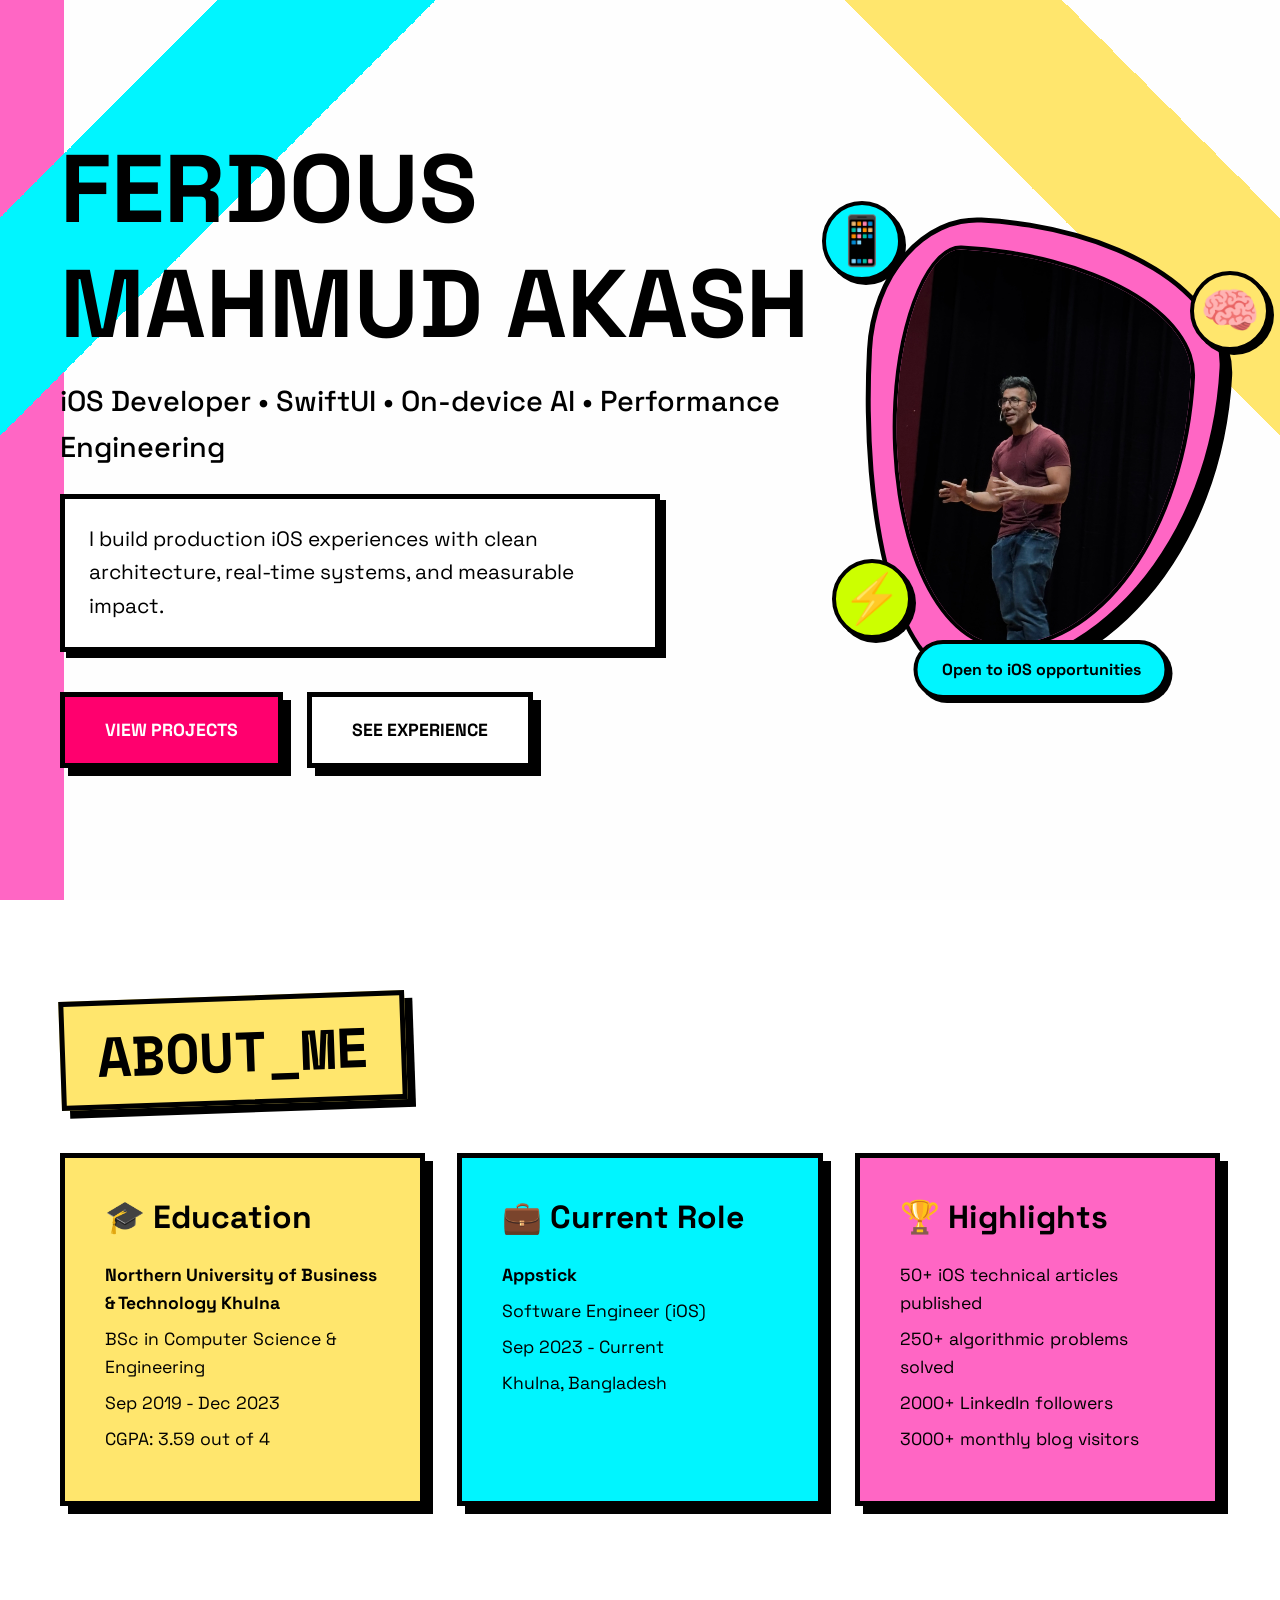
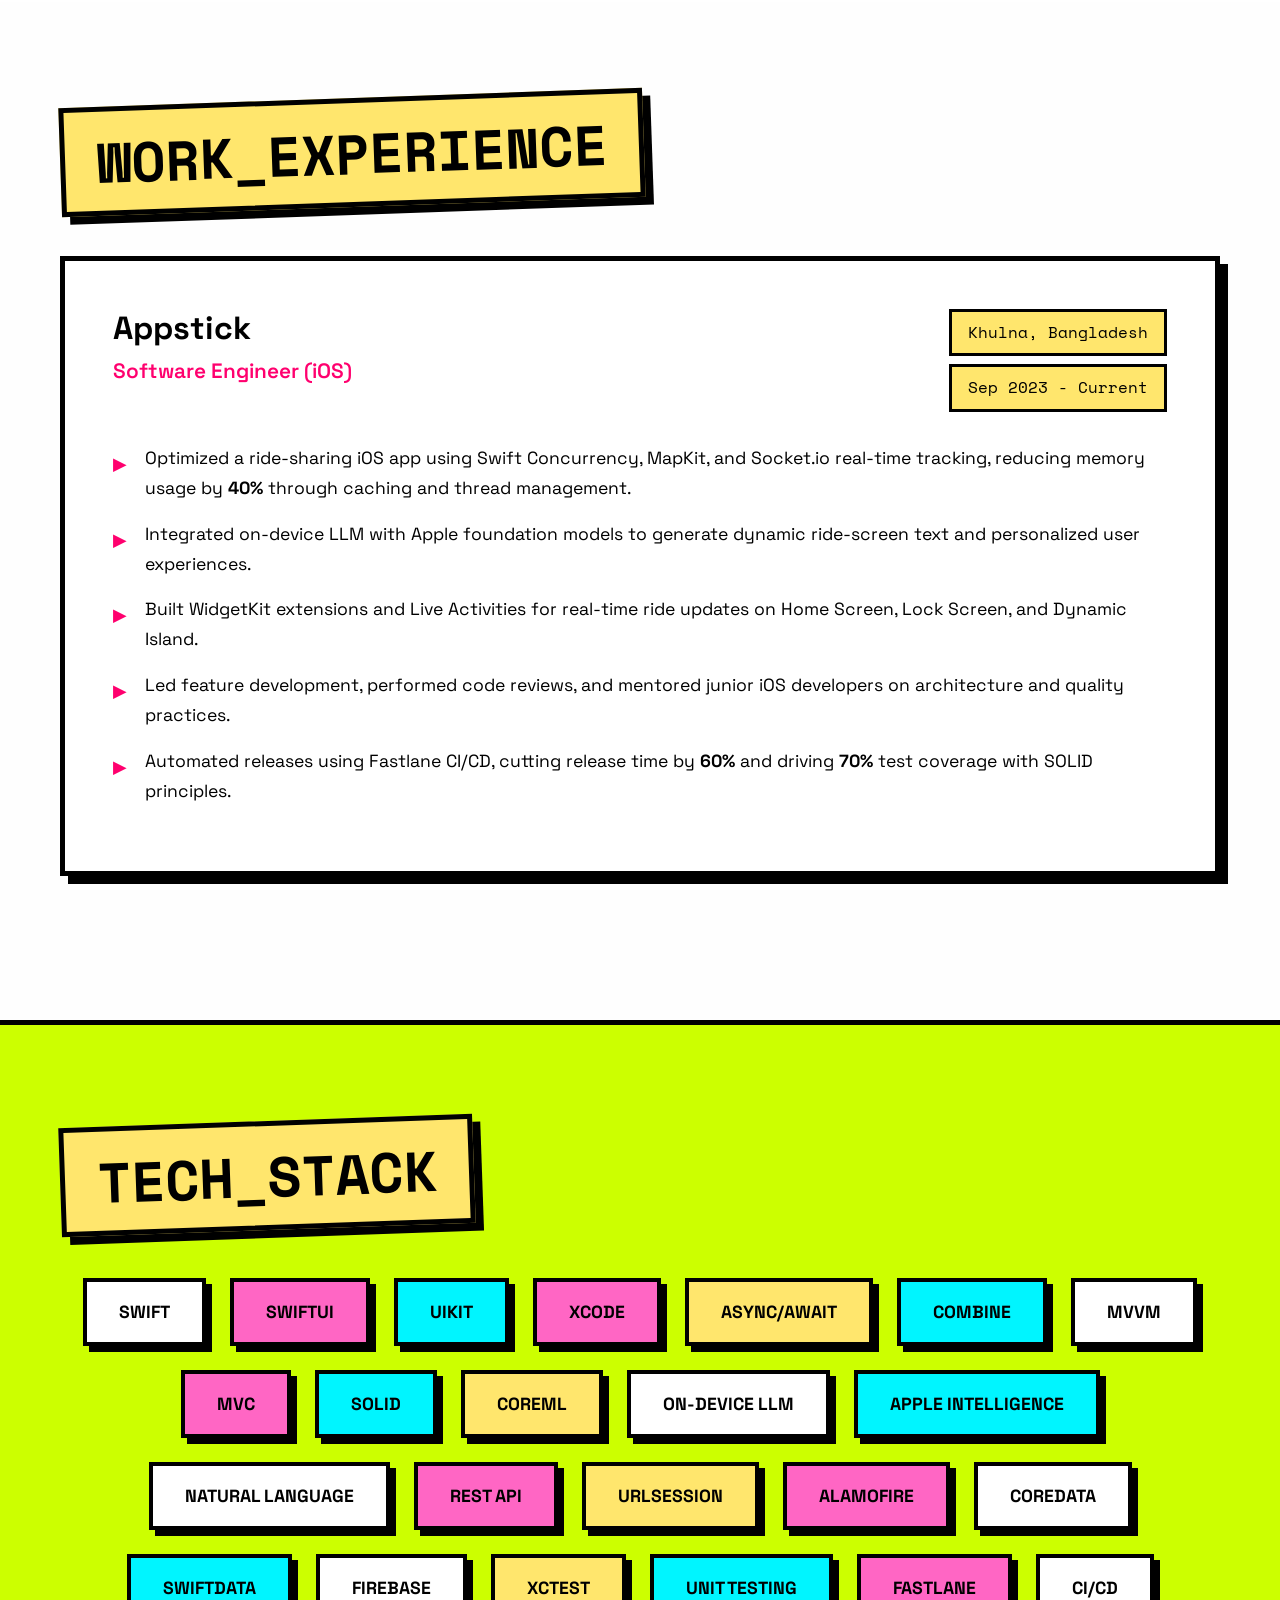
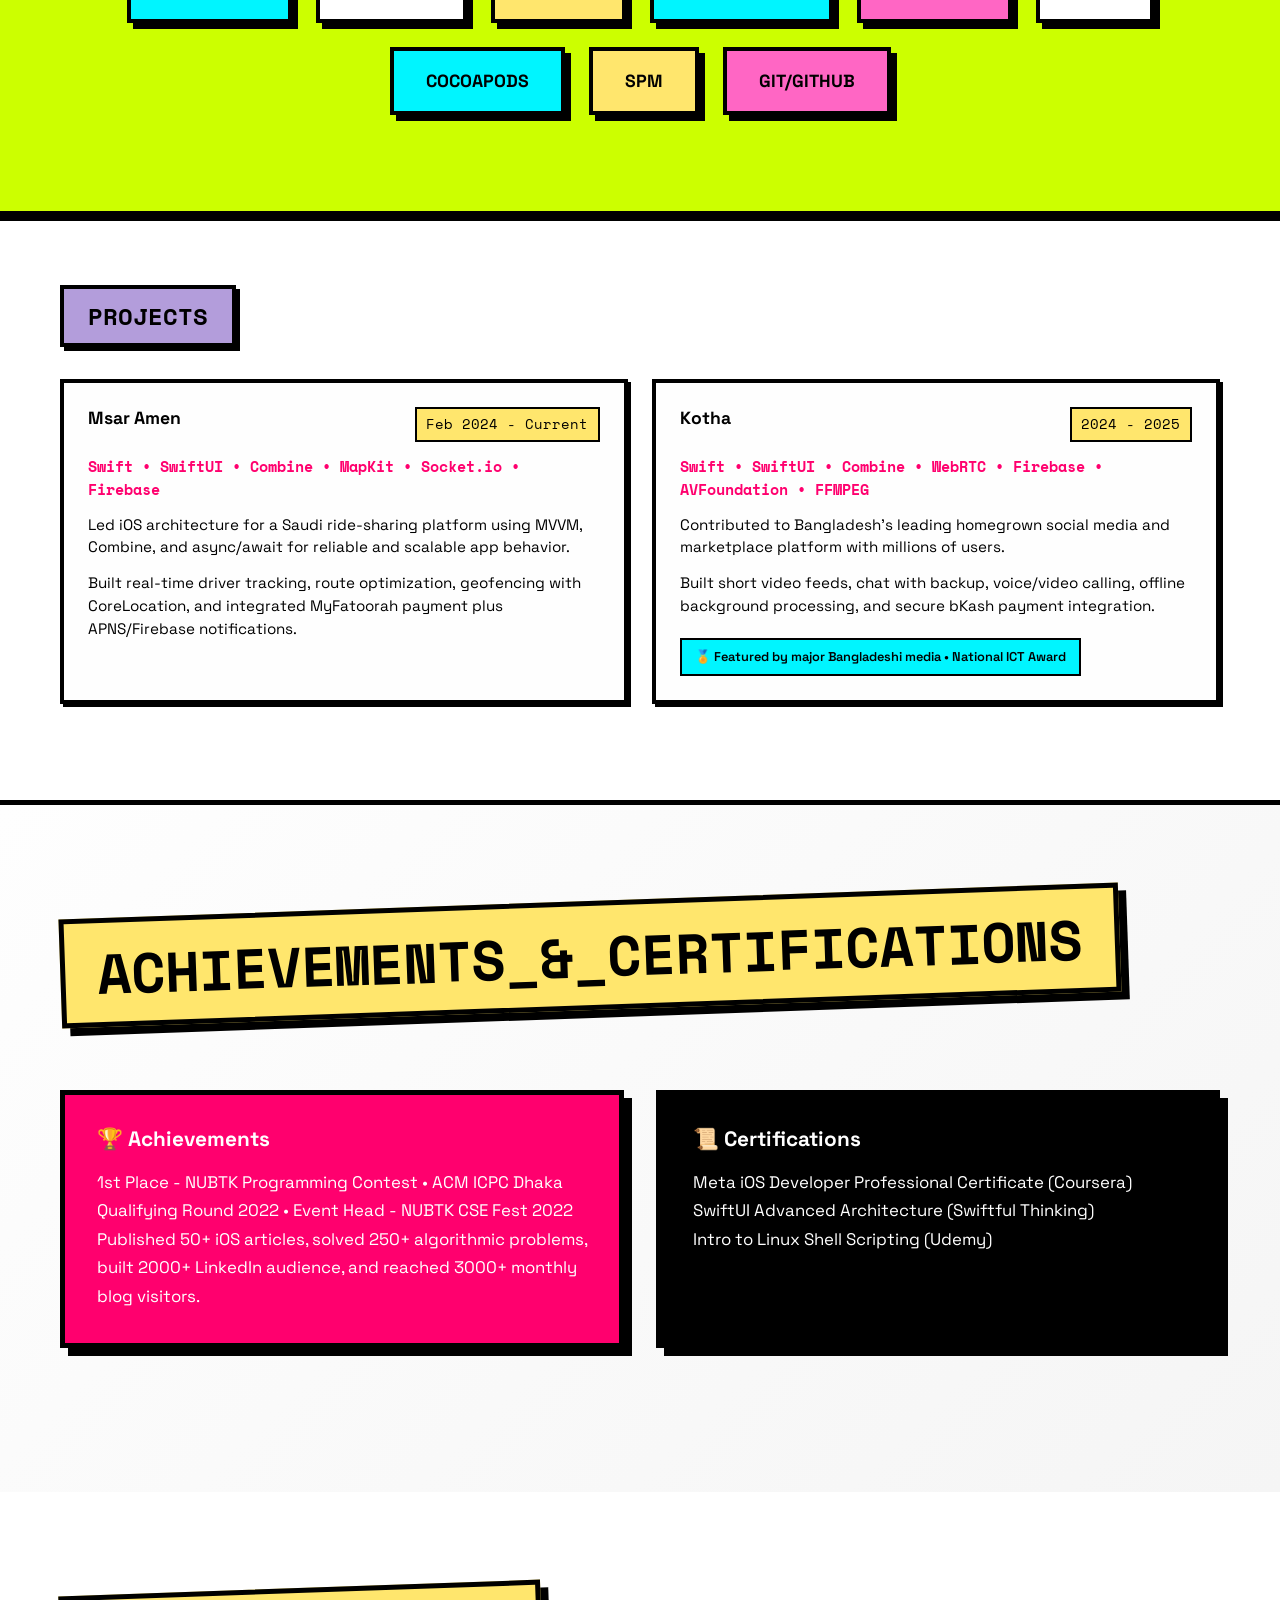
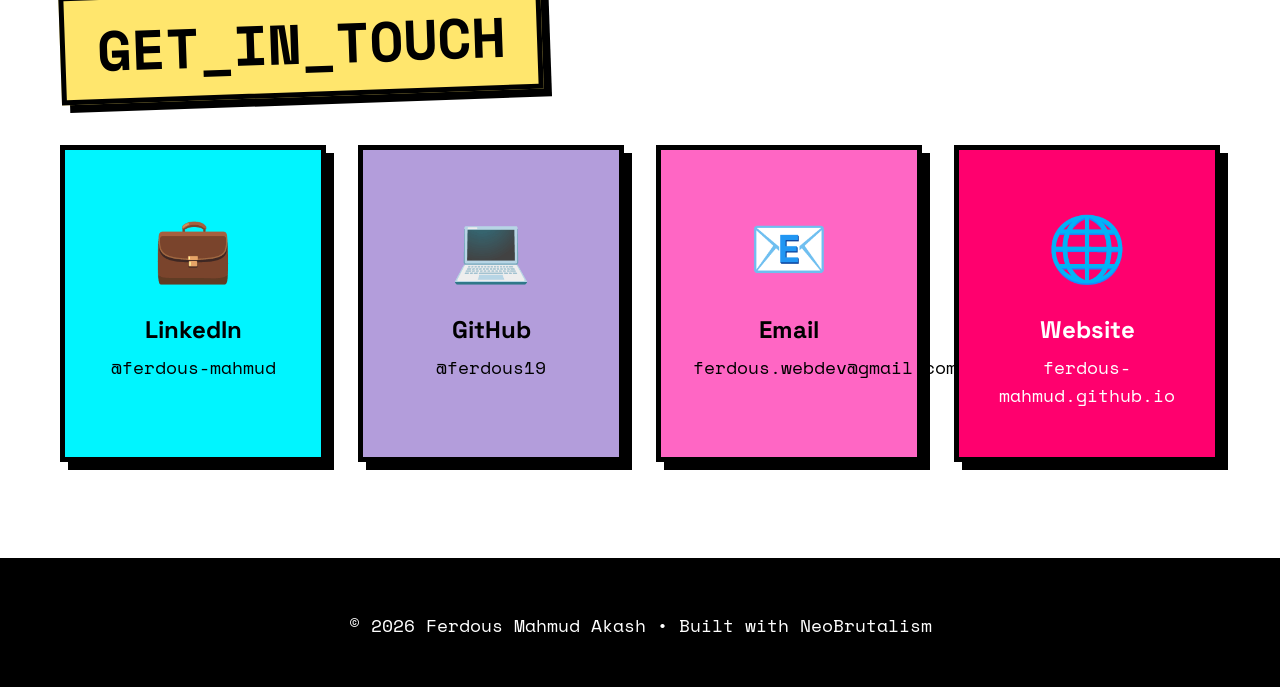
==== portfolio/index.html @ 439fa1eb "fix: Linkedin url" ====
<!DOCTYPE html>
<html lang="en">
<head>
    <meta charset="UTF-8">
    <meta name="viewport" content="width=device-width, initial-scale=1.0">
    <title>Ferdous Mahmud Akash - iOS Developer</title>
    <meta name="description" content="iOS Developer specialized in Swift, SwiftUI, UIKit, on-device LLM, and scalable mobile architecture. Building high-performance products at Appstick.">
    <meta name="keywords" content="Ferdous Mahmud Akash, iOS Developer, Swift, SwiftUI, UIKit, Apple Intelligence, CoreML, Appstick">
    <meta name="author" content="Ferdous Mahmud Akash">

    <meta property="og:type" content="website">
    <meta property="og:url" content="https://ferdous-mahmud.github.io/">
    <meta property="og:title" content="Ferdous Mahmud Akash - iOS Developer">
    <meta property="og:description" content="Building production iOS apps with Swift, SwiftUI, real-time systems, and on-device AI.">

    <meta property="twitter:card" content="summary_large_image">
    <meta property="twitter:url" content="https://ferdous-mahmud.github.io/">
    <meta property="twitter:title" content="Ferdous Mahmud Akash - iOS Developer">
    <meta property="twitter:description" content="Building production iOS apps with Swift, SwiftUI, real-time systems, and on-device AI.">

    <link rel="stylesheet" href="style.css">
    <link rel="preconnect" href="https://fonts.googleapis.com">
    <link rel="preconnect" href="https://fonts.gstatic.com" crossorigin>
    <link href="https://fonts.googleapis.com/css2?family=Space+Grotesk:wght@400;500;700&family=Space+Mono:wght@400;700&display=swap" rel="stylesheet">
</head>
<body>
    <section class="hero">
        <div class="container">
            <div class="hero-content">
                <div class="hero-text">
                    <h1 class="glitch" data-text="FERDOUS MAHMUD AKASH">FERDOUS MAHMUD AKASH</h1>
                    <p class="subtitle">iOS Developer • SwiftUI • On-device AI • Performance Engineering</p>
                    <p class="bio">I build production iOS experiences with clean architecture, real-time systems, and measurable impact.</p>
                    <div class="cta-buttons">
                        <a href="#projects" class="btn btn-primary">View Projects</a>
                        <a href="#experience" class="btn btn-secondary">See Experience</a>
                    </div>
                </div>
                <div class="hero-image">
                    <div class="profile-container">
                        <div class="decorative-icon icon-1">📱</div>
                        <div class="decorative-icon icon-2">🧠</div>
                        <div class="decorative-icon icon-3">⚡</div>
                        <div class="profile-frame">
                            <img src="profile.jpg" alt="Ferdous Mahmud Akash" class="profile-photo">
                        </div>
                        <div class="status-badge">Open to iOS opportunities</div>
                    </div>
                </div>
            </div>
        </div>
    </section>

    <section id="about" class="about">
        <div class="container">
            <h2 class="section-title">ABOUT_ME</h2>
            <div class="about-grid">
                <div class="about-card card-yellow">
                    <h3>🎓 Education</h3>
                    <p><strong>Northern University of Business & Technology Khulna</strong></p>
                    <p>BSc in Computer Science & Engineering</p>
                    <p>Sep 2019 - Dec 2023</p>
                    <p>CGPA: 3.59 out of 4</p>
                </div>
                <div class="about-card card-cyan">
                    <h3>💼 Current Role</h3>
                    <p><strong>Appstick</strong></p>
                    <p>Software Engineer (iOS)</p>
                    <p>Sep 2023 - Current</p>
                    <p>Khulna, Bangladesh</p>
                </div>
                <div class="about-card card-pink">
                    <h3>🏆 Highlights</h3>
                    <p>50+ iOS technical articles published</p>
                    <p>250+ algorithmic problems solved</p>
                    <p>2000+ LinkedIn followers</p>
                    <p>3000+ monthly blog visitors</p>
                </div>
            </div>
        </div>
    </section>

    <section id="experience" class="experience">
        <div class="container">
            <h2 class="section-title">WORK_EXPERIENCE</h2>

            <div class="experience-item">
                <div class="exp-header">
                    <div>
                        <h3>Appstick</h3>
                        <p class="role">Software Engineer (iOS)</p>
                    </div>
                    <div class="exp-meta">
                        <span class="location">Khulna, Bangladesh</span>
                        <span class="date">Sep 2023 - Current</span>
                    </div>
                </div>
                <ul>
                    <li>Optimized a ride-sharing iOS app using Swift Concurrency, MapKit, and Socket.io real-time tracking, reducing memory usage by <strong>40%</strong> through caching and thread management.</li>
                    <li>Integrated on-device LLM with Apple foundation models to generate dynamic ride-screen text and personalized user experiences.</li>
                    <li>Built WidgetKit extensions and Live Activities for real-time ride updates on Home Screen, Lock Screen, and Dynamic Island.</li>
                    <li>Led feature development, performed code reviews, and mentored junior iOS developers on architecture and quality practices.</li>
                    <li>Automated releases using Fastlane CI/CD, cutting release time by <strong>60%</strong> and driving <strong>70%</strong> test coverage with SOLID principles.</li>
                </ul>
            </div>
        </div>
    </section>

    <section id="skills" class="skills">
        <div class="container">
            <h2 class="section-title">TECH_STACK</h2>
            <div class="skills-grid">
                <div class="skill-tag">Swift</div>
                <div class="skill-tag">SwiftUI</div>
                <div class="skill-tag">UIKit</div>
                <div class="skill-tag">Xcode</div>
                <div class="skill-tag">Async/Await</div>
                <div class="skill-tag">Combine</div>
                <div class="skill-tag">MVVM</div>
                <div class="skill-tag">MVC</div>
                <div class="skill-tag">SOLID</div>
                <div class="skill-tag">CoreML</div>
                <div class="skill-tag">On-device LLM</div>
                <div class="skill-tag">Apple Intelligence</div>
                <div class="skill-tag">Natural Language</div>
                <div class="skill-tag">REST API</div>
                <div class="skill-tag">URLSession</div>
                <div class="skill-tag">Alamofire</div>
                <div class="skill-tag">CoreData</div>
                <div class="skill-tag">SwiftData</div>
                <div class="skill-tag">Firebase</div>
                <div class="skill-tag">XCTest</div>
                <div class="skill-tag">Unit Testing</div>
                <div class="skill-tag">Fastlane</div>
                <div class="skill-tag">CI/CD</div>
                <div class="skill-tag">CocoaPods</div>
                <div class="skill-tag">SPM</div>
                <div class="skill-tag">Git/GitHub</div>
            </div>
        </div>
    </section>

    <section id="projects" class="projects-section">
        <div class="container">
            <h2 class="section-title-small">PROJECTS</h2>

            <div class="projects-grid">
                <div class="project-item">
                    <div class="project-header">
                        <h4>Msar Amen</h4>
                        <span class="project-date">Feb 2024 - Current</span>
                    </div>
                    <p class="project-tech">Swift • SwiftUI • Combine • MapKit • Socket.io • Firebase</p>
                    <p>Led iOS architecture for a Saudi ride-sharing platform using MVVM, Combine, and async/await for reliable and scalable app behavior.</p>
                    <p>Built real-time driver tracking, route optimization, geofencing with CoreLocation, and integrated MyFatoorah payment plus APNS/Firebase notifications.</p>
                </div>

                <div class="project-item">
                    <div class="project-header">
                        <h4>Kotha</h4>
                        <span class="project-date">2024 - 2025</span>
                    </div>
                    <p class="project-tech">Swift • SwiftUI • Combine • WebRTC • Firebase • AVFoundation • FFMPEG</p>
                    <p>Contributed to Bangladesh's leading homegrown social media and marketplace platform with millions of users.</p>
                    <p>Built short video feeds, chat with backup, voice/video calling, offline background processing, and secure bKash payment integration.</p>
                    <span class="award-badge">🏅 Featured by major Bangladeshi media • National ICT Award</span>
                </div>
            </div>
        </div>
    </section>

    <section id="principles" class="principles">
        <div class="container">
            <h2 class="section-title">ACHIEVEMENTS_&_CERTIFICATIONS</h2>

            <div class="principles-footer">
                <div class="principle-box">
                    <h4>🏆 Achievements</h4>
                    <p>1st Place - NUBTK Programming Contest • ACM ICPC Dhaka Qualifying Round 2022 • Event Head - NUBTK CSE Fest 2022</p>
                    <p>Published 50+ iOS articles, solved 250+ algorithmic problems, built 2000+ LinkedIn audience, and reached 3000+ monthly blog visitors.</p>
                </div>
                <div class="principle-box">
                    <h4>📜 Certifications</h4>
                    <p>Meta iOS Developer Professional Certificate (Coursera)</p>
                    <p>SwiftUI Advanced Architecture (Swiftful Thinking)</p>
                    <p>Intro to Linux Shell Scripting (Udemy)</p>
                </div>
            </div>
        </div>
    </section>

    <section id="contact" class="contact">
        <div class="container">
            <h2 class="section-title">GET_IN_TOUCH</h2>
            <div class="contact-grid">
                <a href="https://www.linkedin.com/in/ferdous19" target="_blank" class="contact-card card-linkedin" rel="noopener noreferrer">
                    <div class="contact-icon">💼</div>
                    <h3>LinkedIn</h3>
                    <p>@ferdous-mahmud</p>
                </a>
                <a href="https://github.com/ferdous19" target="_blank" class="contact-card card-github" rel="noopener noreferrer">
                    <div class="contact-icon">💻</div>
                    <h3>GitHub</h3>
                    <p>@ferdous19</p>
                </a>
                <a href="mailto:ferdous.webdev@gmail.com" class="contact-card card-email">
                    <div class="contact-icon">📧</div>
                    <h3>Email</h3>
                    <p>ferdous.webdev@gmail.com</p>
                </a>
                <a href="https://ferdous-mahmud.github.io" target="_blank" class="contact-card card-youtube" rel="noopener noreferrer">
                    <div class="contact-icon">🌐</div>
                    <h3>Website</h3>
                    <p>ferdous-mahmud.github.io</p>
                </a>
            </div>
        </div>
    </section>

    <footer class="footer">
        <div class="container">
            <p>© 2026 Ferdous Mahmud Akash • Built with NeoBrutalism</p>
        </div>
    </footer>

    <script src="script.js"></script>
</body>
</html>
---- portfolio/style.css ----
/* ============================
   NEOBRUTAL PORTFOLIO STYLES
   ============================ */

:root {
    --color-bg: #FEFEFE;
    --color-text: #000000;
    --color-primary: #FFD700;
    --color-secondary: #00D4FF;
    --color-accent: #FF006E;
    --color-pink: #FF66C4;
    --color-yellow: #FFE66D;
    --color-cyan: #00F5FF;
    --color-lime: #CCFF00;
    --color-purple: #B39DDB;
    --border: 5px solid #000000;
    --shadow: 8px 8px 0px #000000;
    --shadow-hover: 12px 12px 0px #000000;
}

* {
    margin: 0;
    padding: 0;
    box-sizing: border-box;
}

body {
    font-family: 'Space Grotesk', sans-serif;
    background-color: var(--color-bg);
    color: var(--color-text);
    line-height: 1.6;
    overflow-x: hidden;
}

.container {
    max-width: 1200px;
    margin: 0 auto;
    padding: 0 20px;
}

/* ============================
   TYPOGRAPHY
   ============================ */

h1, h2, h3, h4 {
    font-weight: 700;
    line-height: 1.2;
}

h1 {
    font-size: clamp(3rem, 8vw, 6rem);
    text-transform: uppercase;
}

h2 {
    font-size: clamp(2rem, 5vw, 3.5rem);
}

.section-title {
    font-family: 'Space Mono', monospace;
    font-weight: 700;
    text-transform: uppercase;
    margin-bottom: 3rem;
    display: inline-block;
    background: var(--color-yellow);
    padding: 1rem 2rem;
    border: var(--border);
    box-shadow: var(--shadow);
    transform: rotate(-2deg);
}

/* ============================
   HERO SECTION
   ============================ */

.hero {
    min-height: 100vh;
    display: flex;
    align-items: center;
    padding: 4rem 0;
    background:
        linear-gradient(135deg, transparent 10%, var(--color-cyan) 10%, var(--color-cyan) 20%, transparent 20%),
        linear-gradient(45deg, transparent 80%, var(--color-yellow) 80%, var(--color-yellow) 90%, transparent 90%),
        linear-gradient(90deg, var(--color-pink) 0%, var(--color-pink) 5%, transparent 5%);
}

.hero-content {
    display: grid;
    grid-template-columns: 1fr auto;
    gap: 3rem;
    align-items: center;
}

.hero-text {
    z-index: 1;
}

.glitch {
    position: relative;
    animation: glitch 3s infinite;
}

@keyframes glitch {
    0%, 100% {
        text-shadow: 0 0 0;
    }
    20% {
        text-shadow: 4px 4px var(--color-accent), -4px -4px var(--color-cyan);
    }
    40% {
        text-shadow: -4px 4px var(--color-yellow), 4px -4px var(--color-pink);
    }
    60% {
        text-shadow: 0 0 0;
    }
}

.subtitle {
    font-size: clamp(1.2rem, 3vw, 1.8rem);
    font-weight: 500;
    margin-top: 1rem;
    color: var(--color-text);
}

.bio {
    font-size: clamp(1rem, 2vw, 1.3rem);
    margin-top: 1.5rem;
    max-width: 600px;
    padding: 1.5rem;
    background: white;
    border: var(--border);
    box-shadow: 6px 6px 0px #000;
}

.cta-buttons {
    display: flex;
    gap: 1.5rem;
    margin-top: 2.5rem;
    flex-wrap: wrap;
}

.btn {
    padding: 1.2rem 2.5rem;
    font-size: 1.1rem;
    font-weight: 700;
    text-decoration: none;
    text-transform: uppercase;
    border: var(--border);
    cursor: pointer;
    transition: all 0.3s;
    font-family: 'Space Grotesk', sans-serif;
    display: inline-block;
}

.btn-primary {
    background: var(--color-accent);
    color: white;
    box-shadow: var(--shadow);
}

.btn-primary:hover {
    transform: translate(-4px, -4px);
    box-shadow: var(--shadow-hover);
}

.btn-secondary {
    background: white;
    color: var(--color-text);
    box-shadow: var(--shadow);
}

.btn-secondary:hover {
    background: var(--color-yellow);
    transform: translate(-4px, -4px);
    box-shadow: var(--shadow-hover);
}

.hero-image {
    display: flex;
    align-items: center;
    justify-content: center;
}

.profile-container {
    position: relative;
    display: flex;
    align-items: center;
    justify-content: center;
}

.profile-frame {
    position: relative;
    background: var(--color-pink);
    border: var(--border);
    box-shadow: var(--shadow);
    padding: 1.5rem;
    transform: rotate(3deg);
    border-radius: 30% 70% 70% 30% / 30% 30% 70% 70%;
    animation: float 3s ease-in-out infinite;
    z-index: 2;
}

.profile-photo {
    width: 300px;
    height: 400px;
    object-fit: cover;
    border: 4px solid #000;
    border-radius: 20% 80% 60% 40% / 40% 30% 70% 60%;
    display: block;
}

.decorative-icon {
    position: absolute;
    font-size: 3rem;
    background: var(--color-yellow);
    border: 4px solid #000;
    width: 80px;
    height: 80px;
    display: flex;
    align-items: center;
    justify-content: center;
    border-radius: 50%;
    box-shadow: 4px 4px 0px #000;
    animation: bounce 2s ease-in-out infinite;
    z-index: 3;
}

.icon-1 {
    top: -20px;
    left: -40px;
    background: var(--color-cyan);
    animation-delay: 0s;
}

.icon-2 {
    top: 50px;
    right: -50px;
    background: var(--color-yellow);
    animation-delay: 0.3s;
}

.icon-3 {
    bottom: 40px;
    left: -30px;
    background: var(--color-lime);
    animation-delay: 0.6s;
}

.status-badge {
    position: absolute;
    bottom: -20px;
    left: 50%;
    transform: translateX(-50%);
    background: var(--color-cyan);
    color: #000;
    padding: 0.8rem 1.5rem;
    border: 4px solid #000;
    border-radius: 50px;
    font-weight: 700;
    font-size: 1rem;
    box-shadow: 4px 4px 0px #000;
    white-space: nowrap;
    z-index: 4;
}

@keyframes float {
    0%, 100% {
        transform: translateY(0) rotate(3deg);
    }
    50% {
        transform: translateY(-15px) rotate(3deg);
    }
}

@keyframes bounce {
    0%, 100% {
        transform: translateY(0);
    }
    50% {
        transform: translateY(-10px);
    }
}

/* ============================
   ABOUT SECTION
   ============================ */

.about {
    padding: 6rem 0;
    background: white;
}

.about-grid {
    display: grid;
    grid-template-columns: repeat(auto-fit, minmax(280px, 1fr));
    gap: 2rem;
}

.about-card {
    padding: 2.5rem;
    border: var(--border);
    box-shadow: var(--shadow);
    transition: all 0.3s;
}

.about-card:hover {
    transform: translate(-4px, -4px);
    box-shadow: var(--shadow-hover);
}

.about-card h3 {
    font-size: 2rem;
    margin-bottom: 1.5rem;
}

.about-card p {
    margin-bottom: 0.5rem;
    font-size: 1.1rem;
}

.card-yellow {
    background: var(--color-yellow);
}

.card-cyan {
    background: var(--color-cyan);
}

.card-pink {
    background: var(--color-pink);
}

/* ============================
   PRINCIPLES & PROUD WORK SECTION
   ============================ */

.principles {
    padding: 6rem 0;
    background: linear-gradient(135deg, #FEFEFE 0%, #F5F5F5 100%);
    border-top: var(--border);
}

.principles-intro {
    max-width: 900px;
    margin: 0 auto 4rem;
}

.principle-statement {
    font-size: 1.4rem;
    line-height: 1.8;
    text-align: center;
    background: white;
    padding: 2.5rem;
    border: var(--border);
    box-shadow: var(--shadow);
    font-weight: 500;
}

.proud-work-grid {
    display: grid;
    grid-template-columns: repeat(auto-fit, minmax(300px, 1fr));
    gap: 2rem;
    margin-bottom: 3rem;
}

.proud-card {
    background: white;
    border: var(--border);
    box-shadow: var(--shadow);
    padding: 2.5rem;
    transition: all 0.3s;
    position: relative;
    overflow: hidden;
}

.proud-card::before {
    content: '';
    position: absolute;
    top: 0;
    left: 0;
    width: 100%;
    height: 6px;
    background: var(--color-accent);
}

.proud-card:nth-child(2)::before {
    background: var(--color-cyan);
}

.proud-card:nth-child(3)::before {
    background: var(--color-yellow);
}

.proud-card:nth-child(4)::before {
    background: var(--color-lime);
}

.proud-card:hover {
    transform: translate(-4px, -4px);
    box-shadow: var(--shadow-hover);
}

.proud-icon {
    font-size: 3rem;
    margin-bottom: 1rem;
    display: inline-block;
    background: var(--color-yellow);
    width: 80px;
    height: 80px;
    display: flex;
    align-items: center;
    justify-content: center;
    border: 4px solid #000;
    border-radius: 50%;
}

.proud-card:nth-child(2) .proud-icon {
    background: var(--color-cyan);
}

.proud-card:nth-child(3) .proud-icon {
    background: var(--color-pink);
}

.proud-card:nth-child(4) .proud-icon {
    background: var(--color-lime);
}

.proud-card h3 {
    font-size: 1.5rem;
    margin-bottom: 0.8rem;
    color: var(--color-text);
}

.proud-meta {
    font-family: 'Space Mono', monospace;
    font-size: 0.9rem;
    color: var(--color-accent);
    font-weight: 600;
    margin-bottom: 1rem;
}

.proud-card p {
    font-size: 1.05rem;
    line-height: 1.7;
    margin-bottom: 1.5rem;
    color: #333;
}

.tech-pills {
    display: flex;
    gap: 0.8rem;
    flex-wrap: wrap;
}

.tech-pills span {
    font-size: 0.85rem;
    font-weight: 600;
    padding: 0.4rem 0.9rem;
    background: var(--color-bg);
    border: 3px solid #000;
    font-family: 'Space Mono', monospace;
    text-transform: uppercase;
}

.principles-footer {
    display: grid;
    grid-template-columns: repeat(auto-fit, minmax(300px, 1fr));
    gap: 2rem;
    margin-top: 2rem;
    margin-bottom: 3rem;
}

.principle-box {
    background: var(--color-accent);
    color: white;
    border: var(--border);
    box-shadow: var(--shadow);
    padding: 2rem;
}

.principle-box:nth-child(2) {
    background: #000;
}

.principle-box h4 {
    font-size: 1.3rem;
    margin-bottom: 1rem;
    font-weight: 700;
}

.principle-box p {
    font-size: 1.05rem;
    line-height: 1.7;
    margin: 0;
}

.principle-box strong {
    font-weight: 700;
    text-decoration: underline;
    text-decoration-thickness: 2px;
    text-underline-offset: 3px;
}

/* ============================
   EXPERIENCE SECTION
   ============================ */

.experience {
    padding: 6rem 0;
    background: var(--color-bg);
}

.experience-item {
    background: white;
    border: var(--border);
    box-shadow: var(--shadow);
    padding: 3rem;
    margin-bottom: 3rem;
    transition: all 0.3s;
}

.experience-item:hover {
    transform: translate(-2px, -2px);
    box-shadow: 10px 10px 0px #000;
}

.exp-header {
    display: flex;
    justify-content: space-between;
    align-items: flex-start;
    margin-bottom: 2rem;
    flex-wrap: wrap;
    gap: 1rem;
}

.exp-header h3 {
    font-size: 2rem;
    color: var(--color-text);
}

.role {
    font-size: 1.3rem;
    font-weight: 600;
    color: var(--color-accent);
    margin-top: 0.5rem;
}

.exp-meta {
    text-align: right;
    display: flex;
    flex-direction: column;
    gap: 0.5rem;
}

.location, .date {
    font-family: 'Space Mono', monospace;
    font-size: 1rem;
    padding: 0.5rem 1rem;
    background: var(--color-yellow);
    border: 3px solid #000;
    display: inline-block;
}

.exp-section {
    margin-bottom: 2rem;
}

.exp-section h4 {
    font-size: 1.5rem;
    margin-bottom: 1rem;
    padding: 0.8rem 1.2rem;
    background: var(--color-cyan);
    border: 4px solid #000;
    display: inline-block;
    margin-top: 1rem;
}

.experience-item ul {
    list-style: none;
    margin-left: 0;
    margin-top: 1rem;
}

.experience-item ul li {
    padding-left: 2rem;
    margin-bottom: 1rem;
    position: relative;
    font-size: 1.1rem;
    line-height: 1.7;
}

.experience-item ul li::before {
    content: "▸";
    position: absolute;
    left: 0;
    font-weight: bold;
    color: var(--color-accent);
    font-size: 1.5rem;
}

.experience-item strong {
    font-weight: 700;
    color: var(--color-text);
}

/* ============================
   SKILLS SECTION
   ============================ */

.skills {
    padding: 6rem 0;
    background: var(--color-lime);
    border-top: var(--border);
    border-bottom: var(--border);
}

.skills-grid {
    display: flex;
    flex-wrap: wrap;
    gap: 1.5rem;
    justify-content: center;
}

.skill-tag {
    padding: 1rem 2rem;
    background: white;
    border: 4px solid #000;
    font-weight: 700;
    font-size: 1.1rem;
    text-transform: uppercase;
    box-shadow: 6px 6px 0px #000;
    transition: all 0.3s;
    cursor: default;
}

.skill-tag:hover {
    transform: translate(-3px, -3px) rotate(-2deg);
    box-shadow: 9px 9px 0px #000;
}

.skill-tag:nth-child(even) {
    background: var(--color-pink);
}

.skill-tag:nth-child(3n) {
    background: var(--color-cyan);
}

.skill-tag:nth-child(5n) {
    background: var(--color-yellow);
}

/* ============================
   HACKATHONS / PROJECTS SECTION
   ============================ */

.projects-section {
    padding: 4rem 0;
    background: white;
    border-top: var(--border);
}

.section-title-small {
    font-family: 'Space Mono', monospace;
    font-weight: 700;
    font-size: 1.5rem;
    text-transform: uppercase;
    margin-bottom: 2rem;
    display: inline-block;
    background: var(--color-purple);
    padding: 0.8rem 1.5rem;
    border: 4px solid #000;
    box-shadow: 4px 4px 0px #000;
}

.projects-grid {
    display: grid;
    grid-template-columns: repeat(auto-fit, minmax(280px, 1fr));
    gap: 1.5rem;
    margin-bottom: 2rem;
}

.project-item {
    background: var(--color-bg);
    border: 4px solid #000;
    padding: 1.5rem;
    transition: all 0.3s;
    box-shadow: 3px 3px 0px #000;
}

.project-item:hover {
    transform: translate(-2px, -2px);
    box-shadow: 5px 5px 0px #000;
}

.project-header {
    display: flex;
    justify-content: space-between;
    align-items: flex-start;
    margin-bottom: 0.8rem;
    gap: 1rem;
}

.project-header h4 {
    font-size: 1.1rem;
    font-weight: 700;
    line-height: 1.3;
}

.project-date {
    font-family: 'Space Mono', monospace;
    font-size: 0.85rem;
    background: var(--color-yellow);
    padding: 0.3rem 0.6rem;
    border: 2px solid #000;
    white-space: nowrap;
}

.project-tech {
    font-family: 'Space Mono', monospace;
    font-size: 0.85rem;
    color: var(--color-accent);
    font-weight: 600;
    margin-bottom: 0.6rem;
}

.project-item p {
    font-size: 0.95rem;
    line-height: 1.5;
    margin-bottom: 0.8rem;
}

.award-badge {
    display: inline-block;
    font-size: 0.8rem;
    background: var(--color-cyan);
    padding: 0.4rem 0.8rem;
    border: 2px solid #000;
    font-weight: 600;
    margin-top: 0.5rem;
}

.awards-compact {
    background: var(--color-lime);
    border: 4px solid #000;
    padding: 1.2rem 1.5rem;
    text-align: center;
    box-shadow: 4px 4px 0px #000;
}

.awards-compact p {
    font-size: 0.95rem;
    margin: 0;
    line-height: 1.6;
}

.awards-compact strong {
    font-weight: 700;
}

/* ============================
   YOUTUBE / CONTENT SECTION
   ============================ */

.youtube-section {
    padding: 6rem 0;
    background: var(--color-bg);
    border-top: var(--border);
}

.youtube-header {
    margin-bottom: 4rem;
}

.channel-info {
    background: white;
    border: var(--border);
    box-shadow: var(--shadow);
    padding: 3rem;
    margin-bottom: 3rem;
}

.channel-info h3 {
    font-size: 2.5rem;
    margin-bottom: 2rem;
    color: var(--color-text);
}

.channel-stats {
    display: flex;
    gap: 2rem;
    margin-bottom: 2rem;
    flex-wrap: wrap;
}

.stat-box {
    background: var(--color-accent);
    color: white;
    padding: 1.5rem 2rem;
    border: 4px solid #000;
    box-shadow: 6px 6px 0px #000;
    display: flex;
    flex-direction: column;
    align-items: center;
    min-width: 150px;
    transform: rotate(-2deg);
    transition: all 0.3s;
}

.stat-box:nth-child(2) {
    background: var(--color-cyan);
    color: #000;
    transform: rotate(1deg);
}

.stat-box:nth-child(3) {
    background: var(--color-yellow);
    color: #000;
    transform: rotate(-1deg);
}

.stat-box:hover {
    transform: rotate(0deg) translate(-4px, -4px);
    box-shadow: 10px 10px 0px #000;
}

.stat-number {
    font-size: 2.5rem;
    font-weight: 700;
    line-height: 1;
    margin-bottom: 0.5rem;
    font-family: 'Space Mono', monospace;
}

.stat-label {
    font-size: 1rem;
    font-weight: 600;
    text-transform: uppercase;
    letter-spacing: 1px;
}

.channel-description {
    font-size: 1.2rem;
    line-height: 1.8;
    color: var(--color-text);
    max-width: 800px;
}

.featured-title {
    font-size: 2rem;
    font-weight: 700;
    margin-bottom: 2rem;
    padding: 1rem 2rem;
    background: var(--color-pink);
    border: var(--border);
    box-shadow: 6px 6px 0px #000;
    display: inline-block;
    transform: rotate(-1deg);
}

.videos-grid {
    display: grid;
    grid-template-columns: repeat(auto-fit, minmax(320px, 1fr));
    gap: 3rem;
    margin-bottom: 3rem;
}

.video-card {
    background: white;
    border: var(--border);
    box-shadow: var(--shadow);
    overflow: hidden;
    transition: all 0.3s;
    text-decoration: none;
    color: var(--color-text);
    display: block;
    cursor: pointer;
}

.video-card:hover {
    transform: translate(-4px, -4px);
    box-shadow: var(--shadow-hover);
}

.video-thumbnail {
    position: relative;
    overflow: hidden;
    background: #000;
    border-bottom: var(--border);
    aspect-ratio: 16 / 9;
}

.video-thumbnail img {
    width: 100%;
    height: 100%;
    object-fit: cover;
    display: block;
    transition: transform 0.3s;
}

.video-card:hover .video-thumbnail img {
    transform: scale(1.05);
}

.play-button {
    position: absolute;
    top: 50%;
    left: 50%;
    transform: translate(-50%, -50%);
    background: var(--color-accent);
    color: white;
    width: 80px;
    height: 80px;
    border-radius: 50%;
    display: flex;
    align-items: center;
    justify-content: center;
    font-size: 2rem;
    border: 5px solid white;
    box-shadow: 0 4px 20px rgba(0, 0, 0, 0.4);
    transition: all 0.3s;
}

.video-card:hover .play-button {
    transform: translate(-50%, -50%) scale(1.1);
    background: #FF0000;
}

.video-info {
    padding: 1.5rem;
}

.video-info h4 {
    font-size: 1.3rem;
    margin-bottom: 0.5rem;
    color: var(--color-text);
}

.video-info p {
    font-size: 1rem;
    color: #666;
    line-height: 1.6;
    margin-bottom: 0.8rem;
}

.watch-tag {
    display: inline-block;
    font-size: 0.9rem;
    font-weight: 600;
    color: var(--color-accent);
    font-family: 'Space Mono', monospace;
    opacity: 0.8;
    transition: opacity 0.3s;
}

.video-card:hover .watch-tag {
    opacity: 1;
}

.youtube-cta {
    text-align: center;
    margin-top: 3rem;
}

.btn-youtube {
    background: #FF0000;
    color: white;
    box-shadow: var(--shadow);
    font-size: 1.3rem;
    padding: 1.5rem 3rem;
    display: inline-block;
}

.btn-youtube:hover {
    transform: translate(-4px, -4px);
    box-shadow: var(--shadow-hover);
}

/* ============================
   CONTACT SECTION
   ============================ */

.contact {
    padding: 6rem 0;
    background: white;
}

.contact-grid {
    display: grid;
    grid-template-columns: repeat(auto-fit, minmax(250px, 1fr));
    gap: 2rem;
}

.contact-card {
    padding: 3rem 2rem;
    border: var(--border);
    box-shadow: var(--shadow);
    text-align: center;
    text-decoration: none;
    color: var(--color-text);
    transition: all 0.3s;
    display: block;
}

.contact-card:hover {
    transform: translate(-4px, -4px);
    box-shadow: var(--shadow-hover);
}

.contact-icon {
    font-size: 4rem;
    margin-bottom: 1rem;
}

.contact-card h3 {
    font-size: 1.5rem;
    margin-bottom: 0.5rem;
}

.contact-card p {
    font-size: 1.1rem;
    font-family: 'Space Mono', monospace;
}

.card-linkedin {
    background: var(--color-cyan);
}

.card-github {
    background: var(--color-purple);
}

.card-email {
    background: var(--color-pink);
}

.card-youtube {
    background: var(--color-accent);
    color: white;
}

/* ============================
   FOOTER
   ============================ */

.footer {
    padding: 3rem 0;
    background: #000;
    color: white;
    text-align: center;
    border-top: var(--border);
}

.footer p {
    font-family: 'Space Mono', monospace;
    font-size: 1.1rem;
}

/* ============================
   RESPONSIVE DESIGN
   ============================ */

@media (max-width: 768px) {
    .hero-content {
        grid-template-columns: 1fr;
        gap: 2rem;
    }

    .profile-photo {
        width: 220px;
        height: 280px;
    }

    .profile-frame {
        padding: 1rem;
    }

    .decorative-icon {
        width: 60px;
        height: 60px;
        font-size: 2rem;
    }

    .icon-1 {
        top: -15px;
        left: -20px;
    }

    .icon-2 {
        top: 30px;
        right: -25px;
    }

    .icon-3 {
        bottom: 20px;
        left: -15px;
    }

    .status-badge {
        font-size: 0.9rem;
        padding: 0.6rem 1.2rem;
    }

    .exp-header {
        flex-direction: column;
    }

    .exp-meta {
        text-align: left;
    }

    .section-title {
        transform: rotate(0deg);
    }

    .cta-buttons {
        flex-direction: column;
        align-items: stretch;
    }

    .btn {
        text-align: center;
    }

    .channel-stats {
        flex-direction: column;
    }

    .stat-box {
        transform: rotate(0deg);
        width: 100%;
    }

    .videos-grid {
        grid-template-columns: 1fr;
        gap: 2rem;
    }

    .featured-title {
        transform: rotate(0deg);
        font-size: 1.5rem;
    }

    .channel-info {
        padding: 2rem;
    }

    .channel-info h3 {
        font-size: 2rem;
    }

    .projects-grid {
        grid-template-columns: 1fr;
        gap: 1.2rem;
    }

    .project-header {
        flex-direction: column;
        gap: 0.5rem;
    }

    .project-date {
        align-self: flex-start;
    }

    .awards-compact {
        padding: 1rem;
    }

    .awards-compact p {
        font-size: 0.85rem;
    }

    .proud-work-grid {
        grid-template-columns: 1fr;
        gap: 1.5rem;
    }

    .principles-footer {
        grid-template-columns: 1fr;
        gap: 1.5rem;
    }

    .principle-statement {
        font-size: 1.2rem;
        padding: 2rem;
    }

    .proud-card {
        padding: 2rem;
    }
}

@media (max-width: 480px) {
    h1 {
        font-size: 2.5rem;
    }

    .profile-photo {
        width: 180px;
        height: 240px;
    }

    .profile-frame {
        padding: 0.8rem;
    }

    .decorative-icon {
        width: 50px;
        height: 50px;
        font-size: 1.5rem;
    }

    .status-badge {
        font-size: 0.8rem;
        padding: 0.5rem 1rem;
        bottom: -15px;
    }

    .experience-item {
        padding: 1.5rem;
    }

    .about-card {
        padding: 1.5rem;
    }

    .stat-number {
        font-size: 2rem;
    }

    .stat-label {
        font-size: 0.9rem;
    }

    .video-info h4 {
        font-size: 1.1rem;
    }

    .play-button {
        width: 60px;
        height: 60px;
        font-size: 1.5rem;
        border: 4px solid white;
    }

    .watch-tag {
        font-size: 0.85rem;
    }

    .btn-youtube {
        font-size: 1.1rem;
        padding: 1.2rem 2rem;
    }

    .section-title-small {
        font-size: 1.2rem;
        padding: 0.6rem 1rem;
    }

    .project-item {
        padding: 1.2rem;
    }

    .project-header h4 {
        font-size: 1rem;
    }

    .project-tech {
        font-size: 0.8rem;
    }

    .project-item p {
        font-size: 0.9rem;
    }

    .principle-statement {
        font-size: 1.1rem;
        padding: 1.5rem;
    }

    .proud-card h3 {
        font-size: 1.3rem;
    }

    .proud-icon {
        width: 60px;
        height: 60px;
        font-size: 2.2rem;
    }

    .proud-card p {
        font-size: 1rem;
    }

    .principle-box {
        padding: 1.5rem;
    }

    .principle-box h4 {
        font-size: 1.2rem;
    }

    .principle-box p {
        font-size: 1rem;
    }

    .tech-pills span {
        font-size: 0.75rem;
        padding: 0.3rem 0.7rem;
    }
}
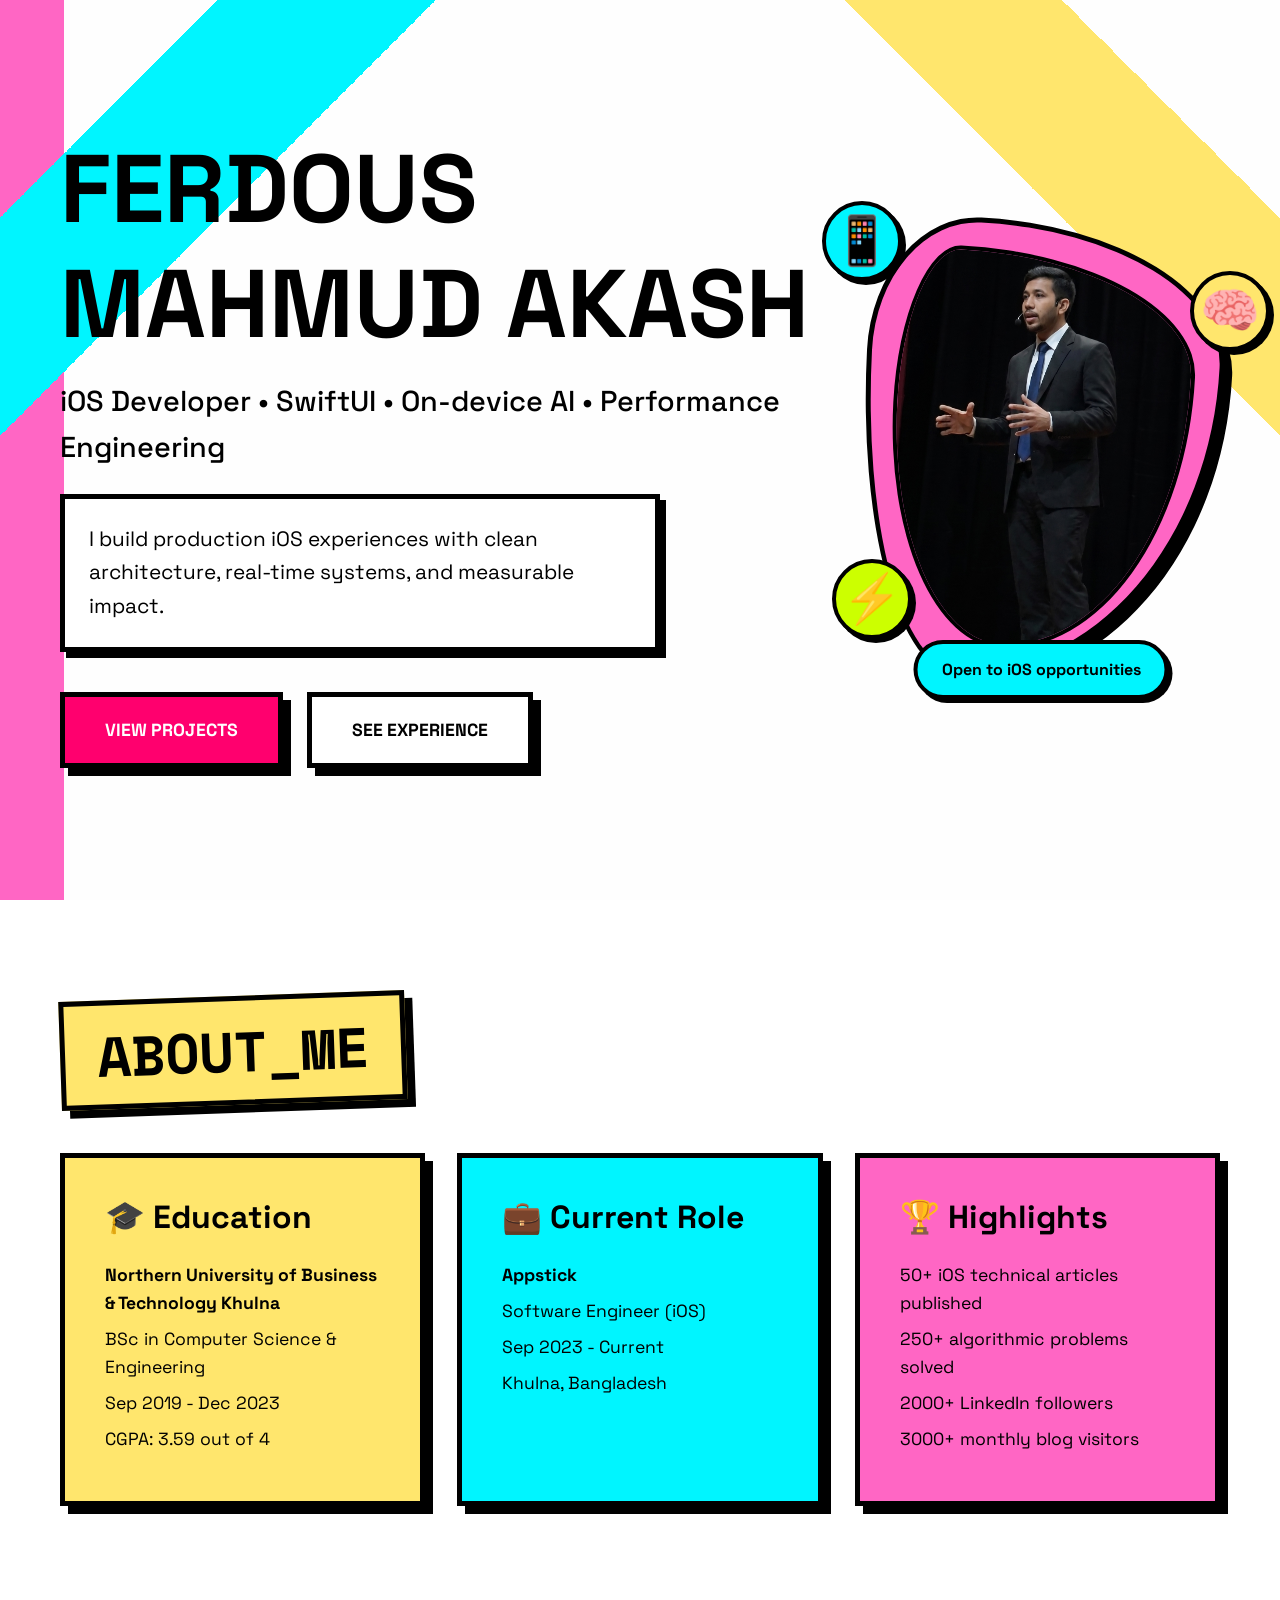
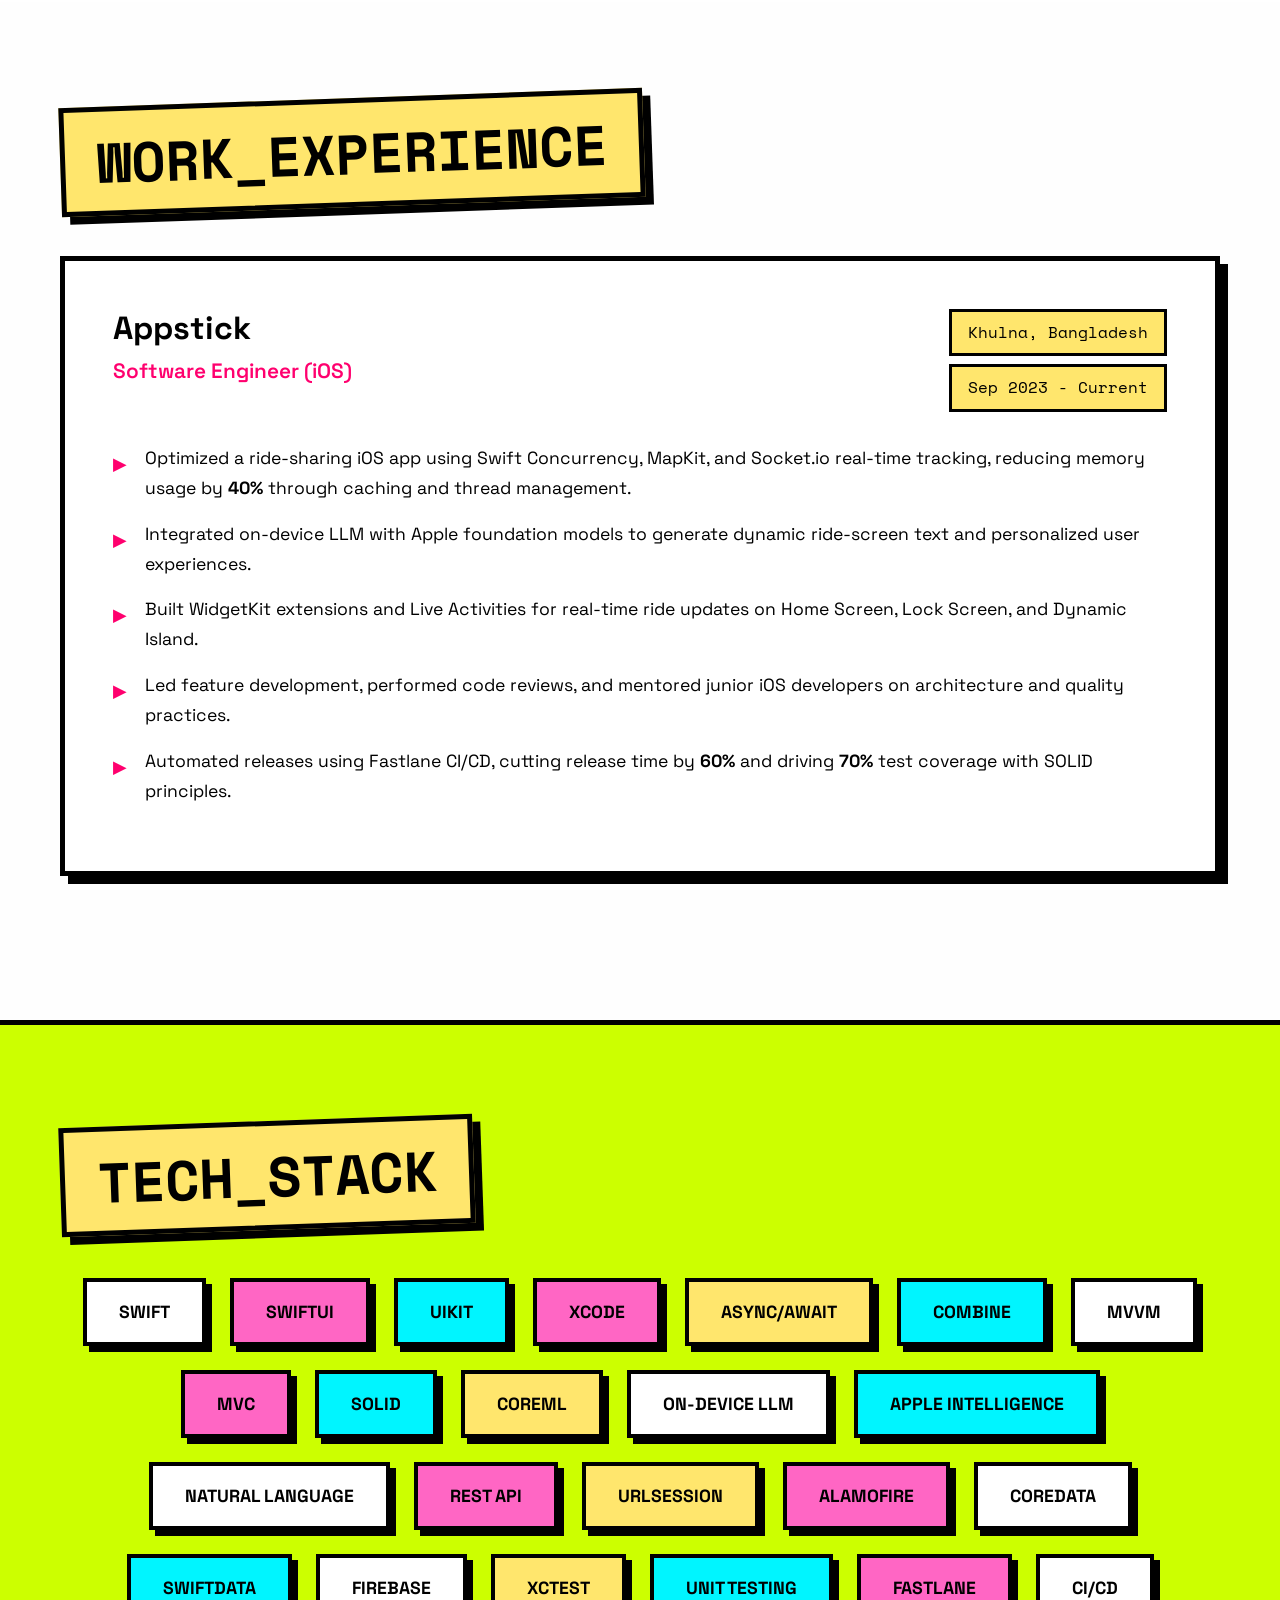
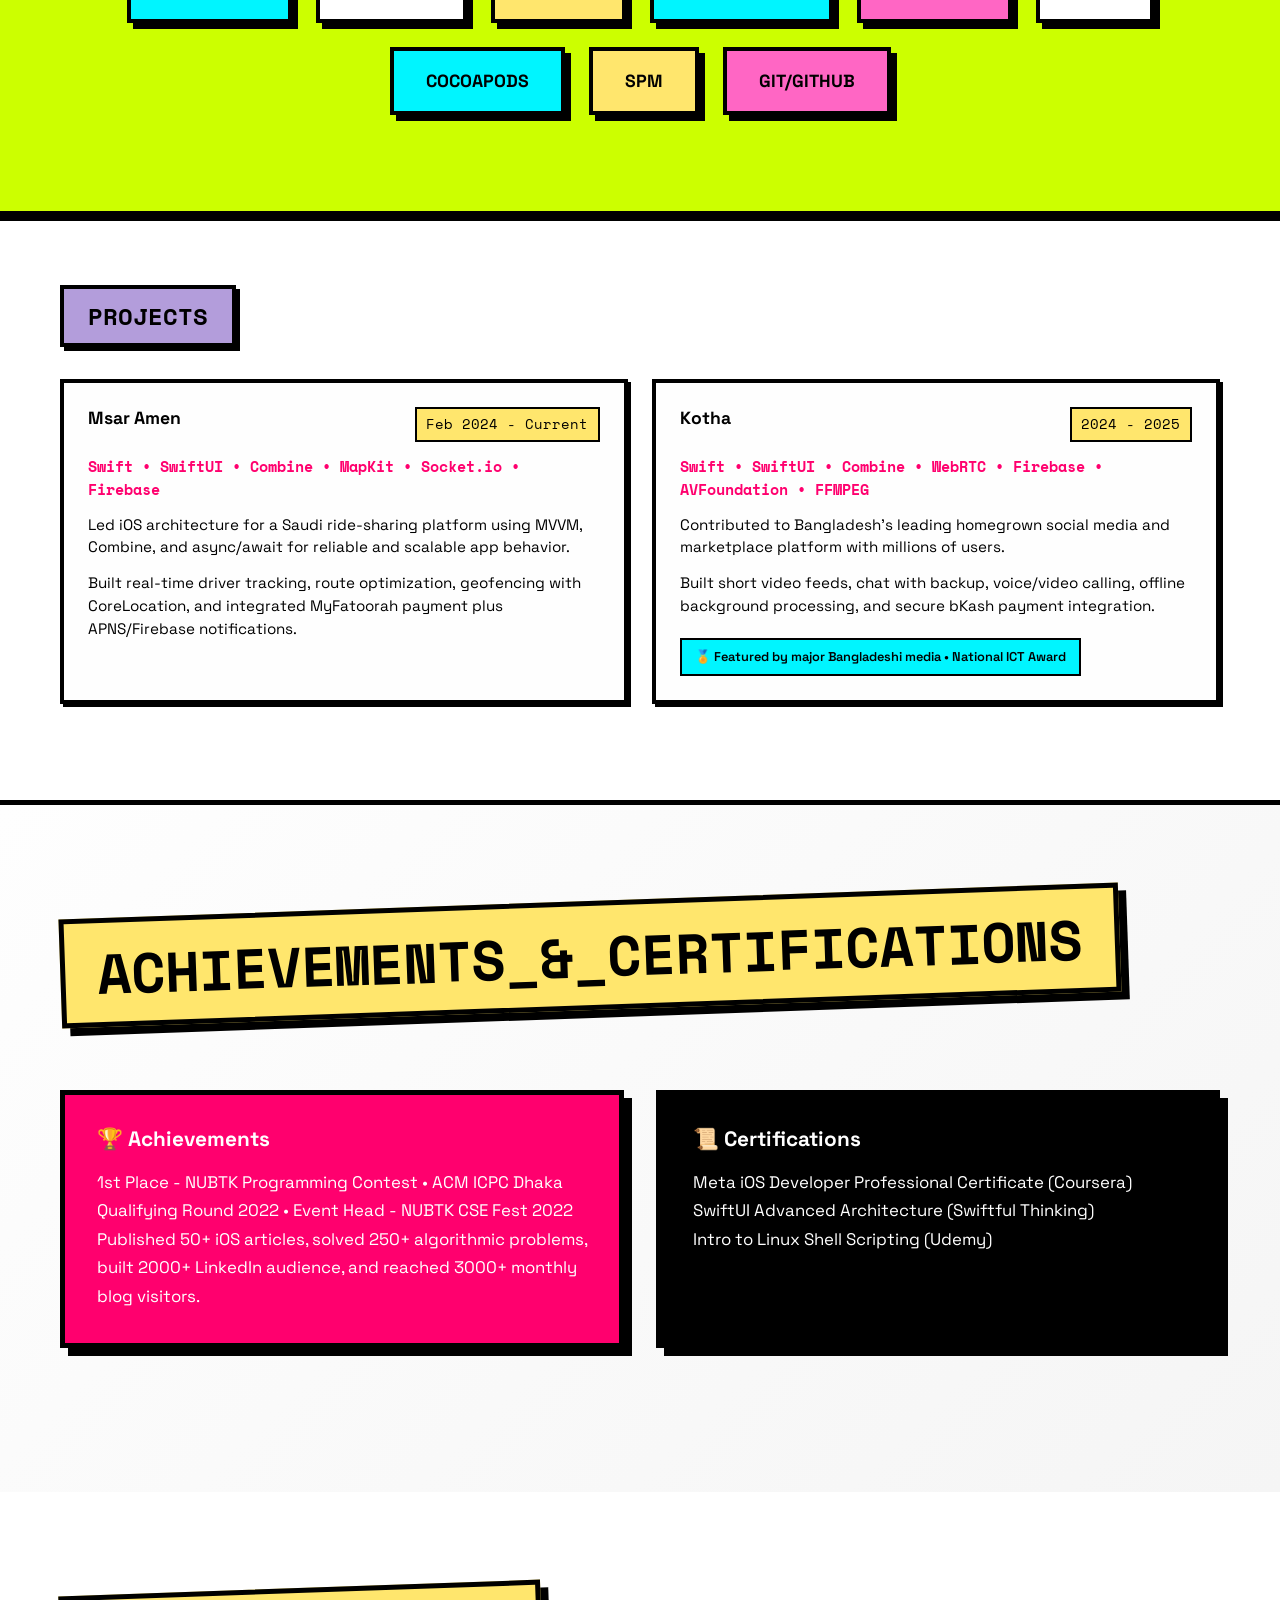
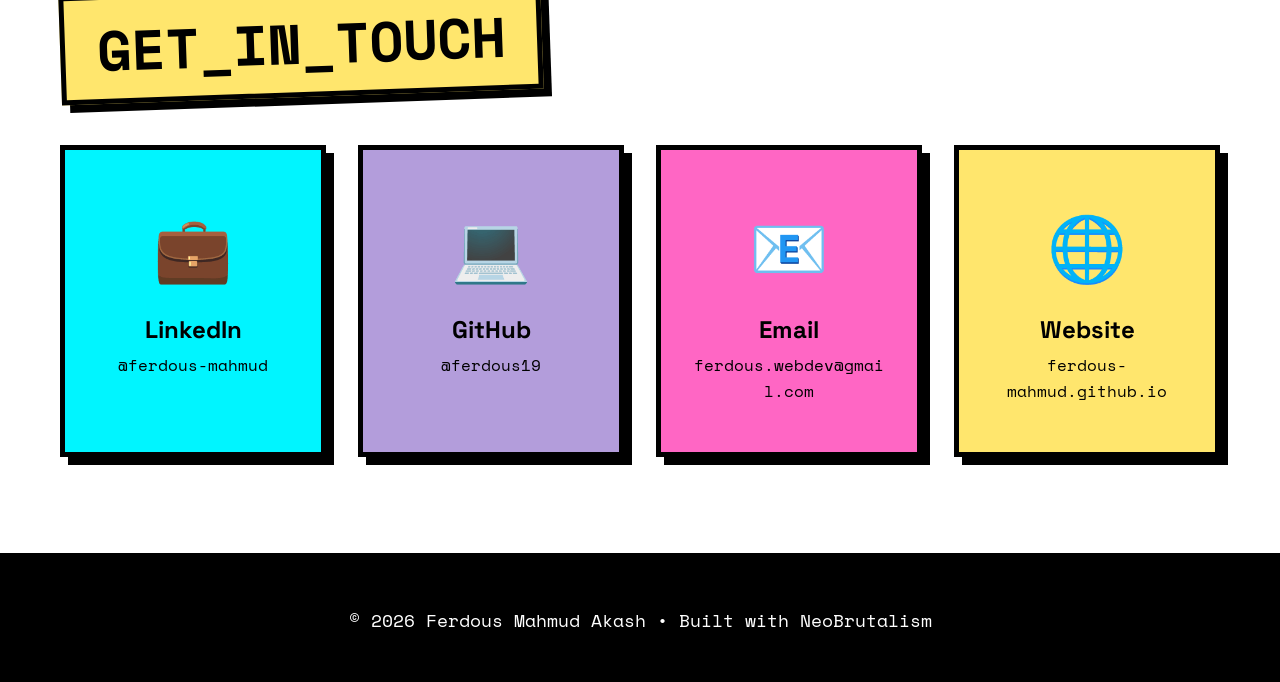
==== commit f80fd577: "fix: card design" ====
--- a/portfolio/index.html
+++ b/portfolio/index.html
@@ -208,7 +208,7 @@
                     <h3>Email</h3>
                     <p>ferdous.webdev@gmail.com</p>
                 </a>
-                <a href="https://ferdous-mahmud.github.io" target="_blank" class="contact-card card-youtube" rel="noopener noreferrer">
+                <a href="https://ferdous-mahmud.github.io" target="_blank" class="contact-card card-website" rel="noopener noreferrer">
                     <div class="contact-icon">🌐</div>
                     <h3>Website</h3>
                     <p>ferdous-mahmud.github.io</p>
--- a/portfolio/style.css
+++ b/portfolio/style.css
@@ -1019,8 +1019,11 @@
 }
 
 .contact-card p {
-    font-size: 1.1rem;
+    font-size: 1rem;
     font-family: 'Space Mono', monospace;
+    word-break: break-word;
+    word-wrap: break-word;
+    overflow-wrap: break-word;
 }
 
 .card-linkedin {
@@ -1038,6 +1041,11 @@
 .card-youtube {
     background: var(--color-accent);
     color: white;
+}
+
+.card-website {
+    background: var(--color-yellow);
+    color: #000;
 }
 
 /* ============================
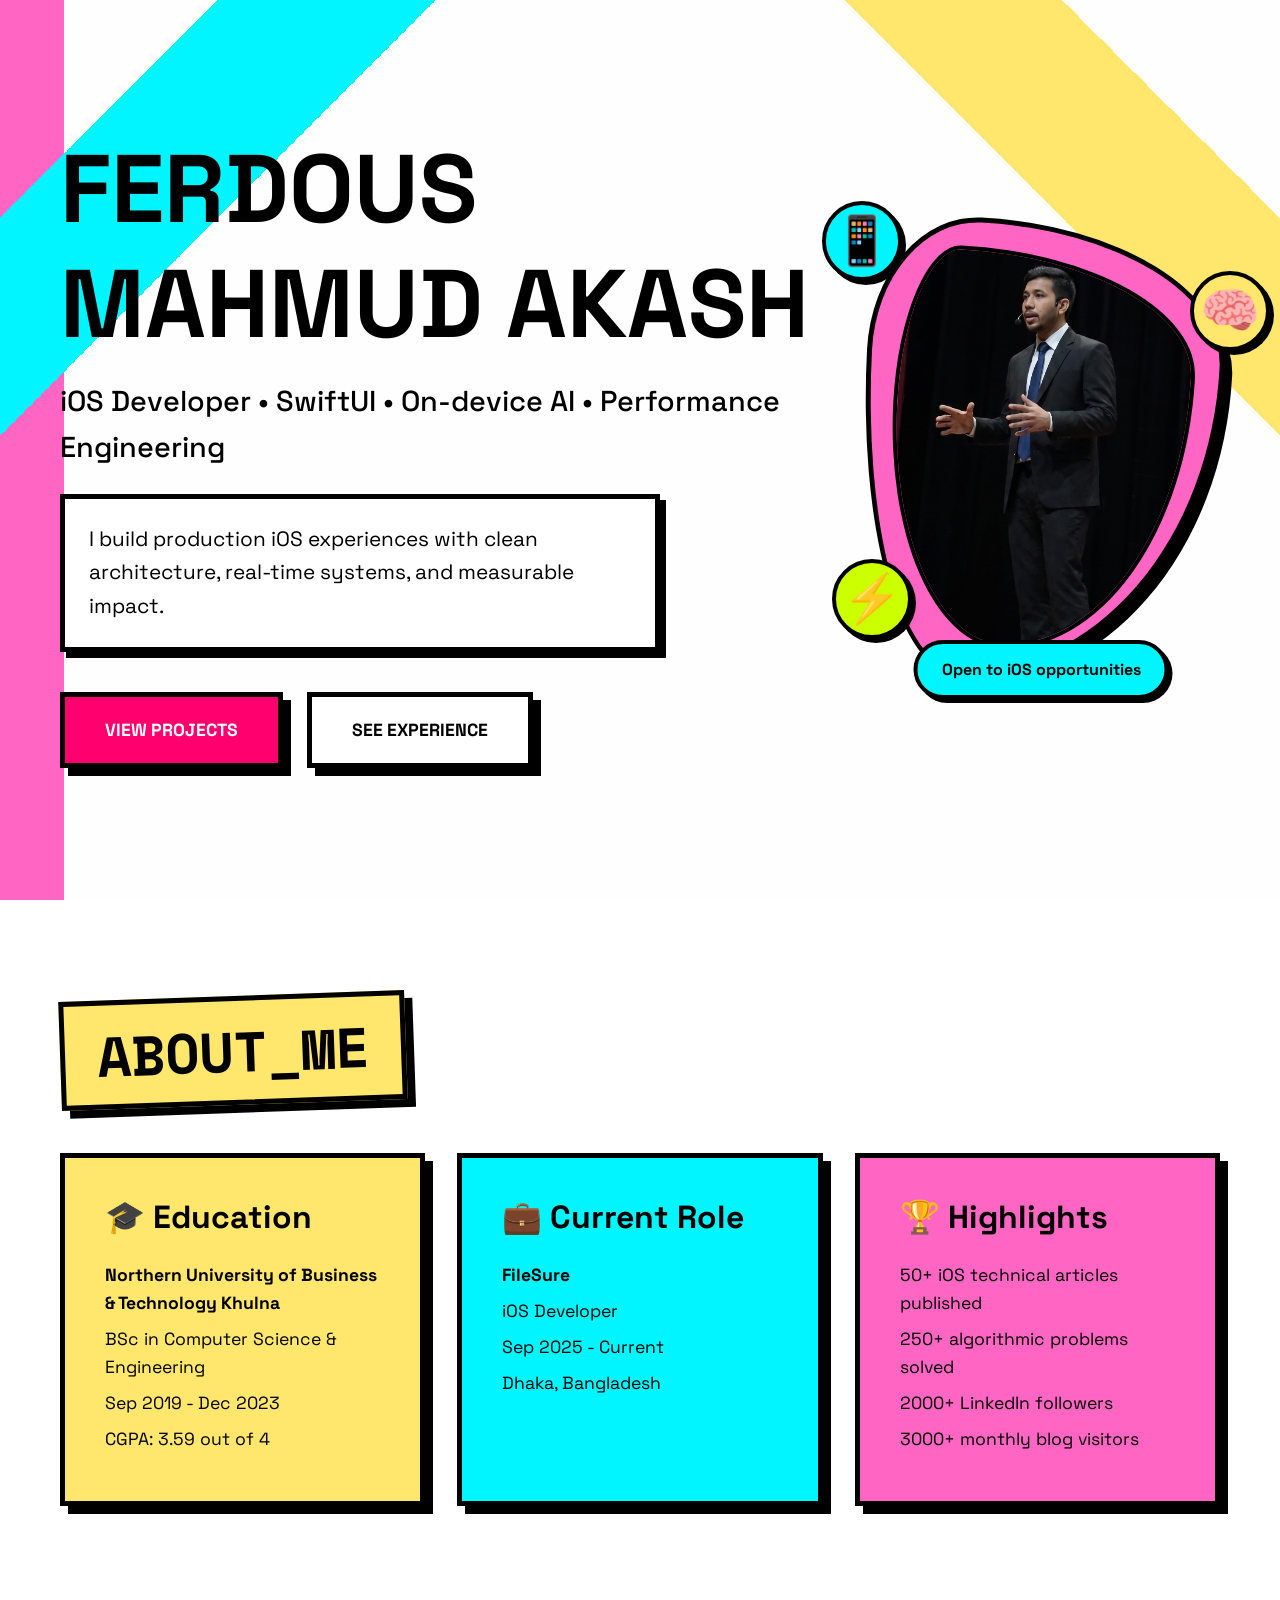
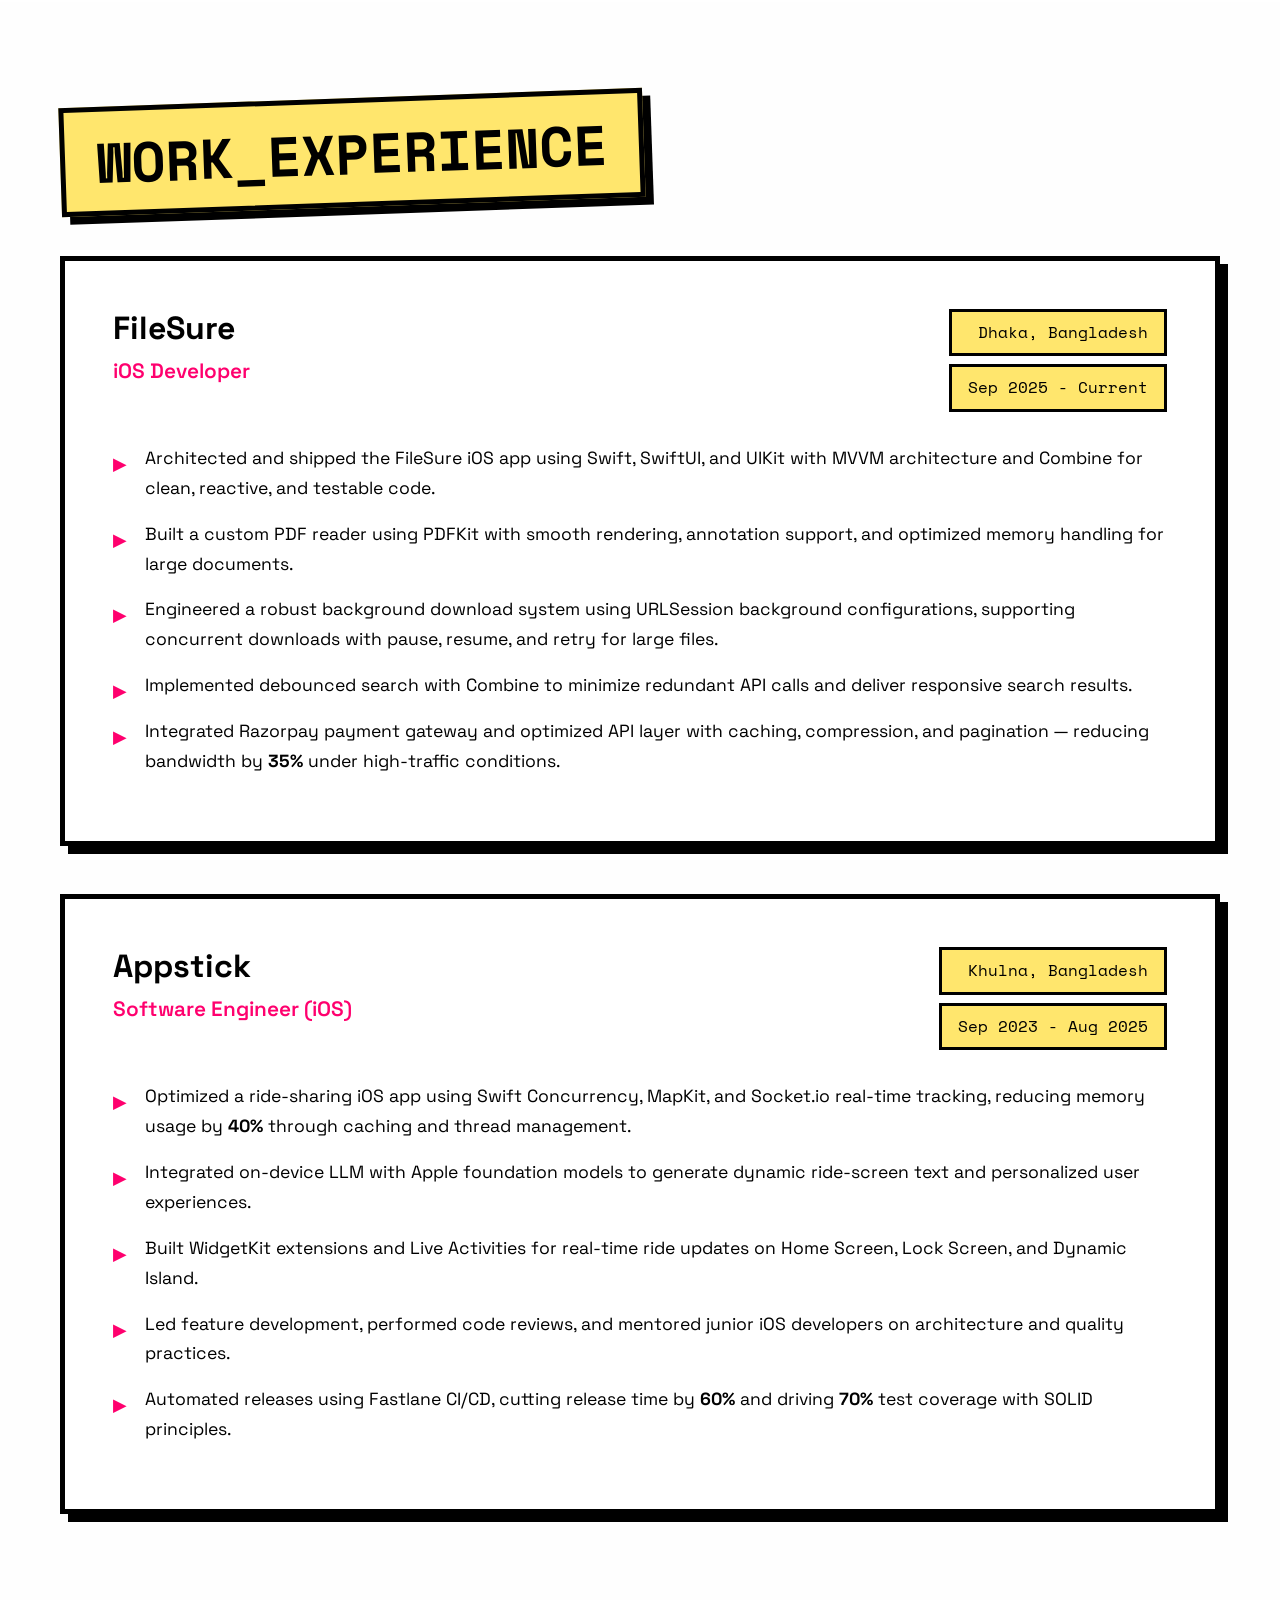
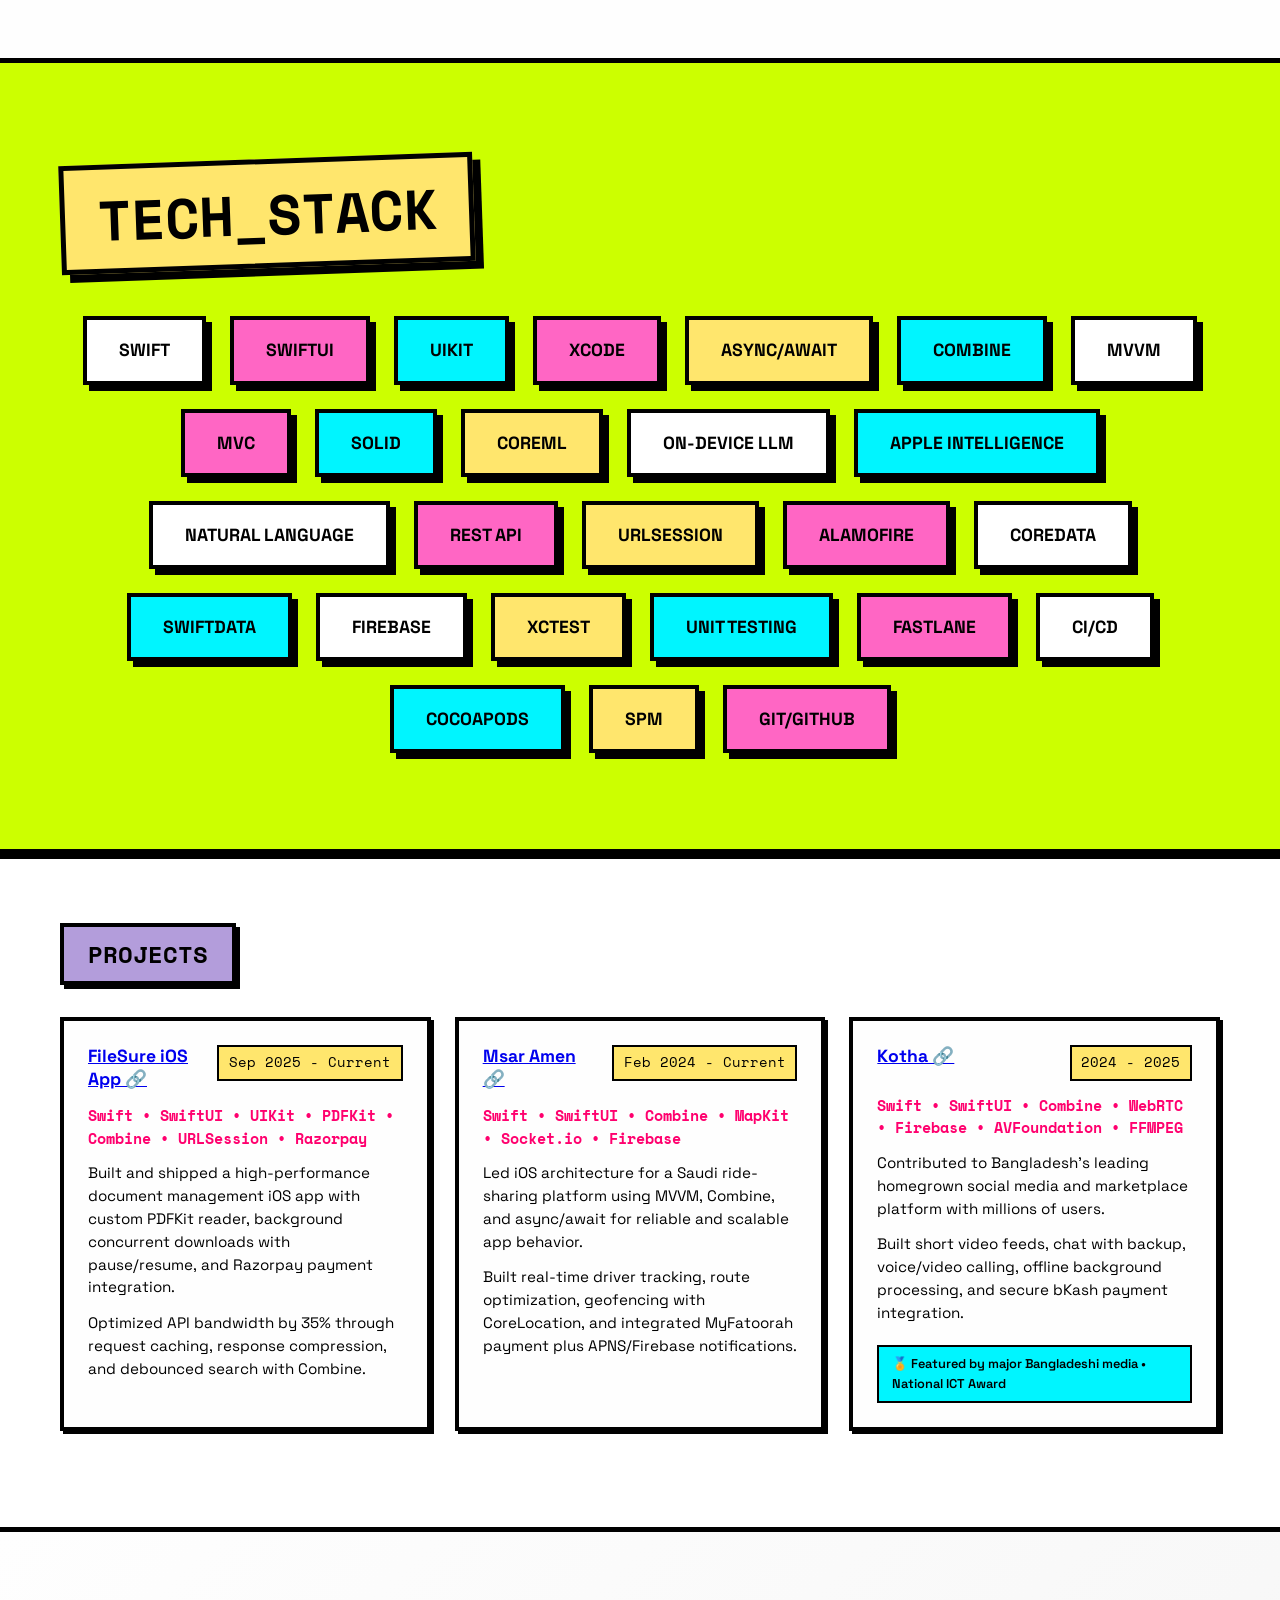
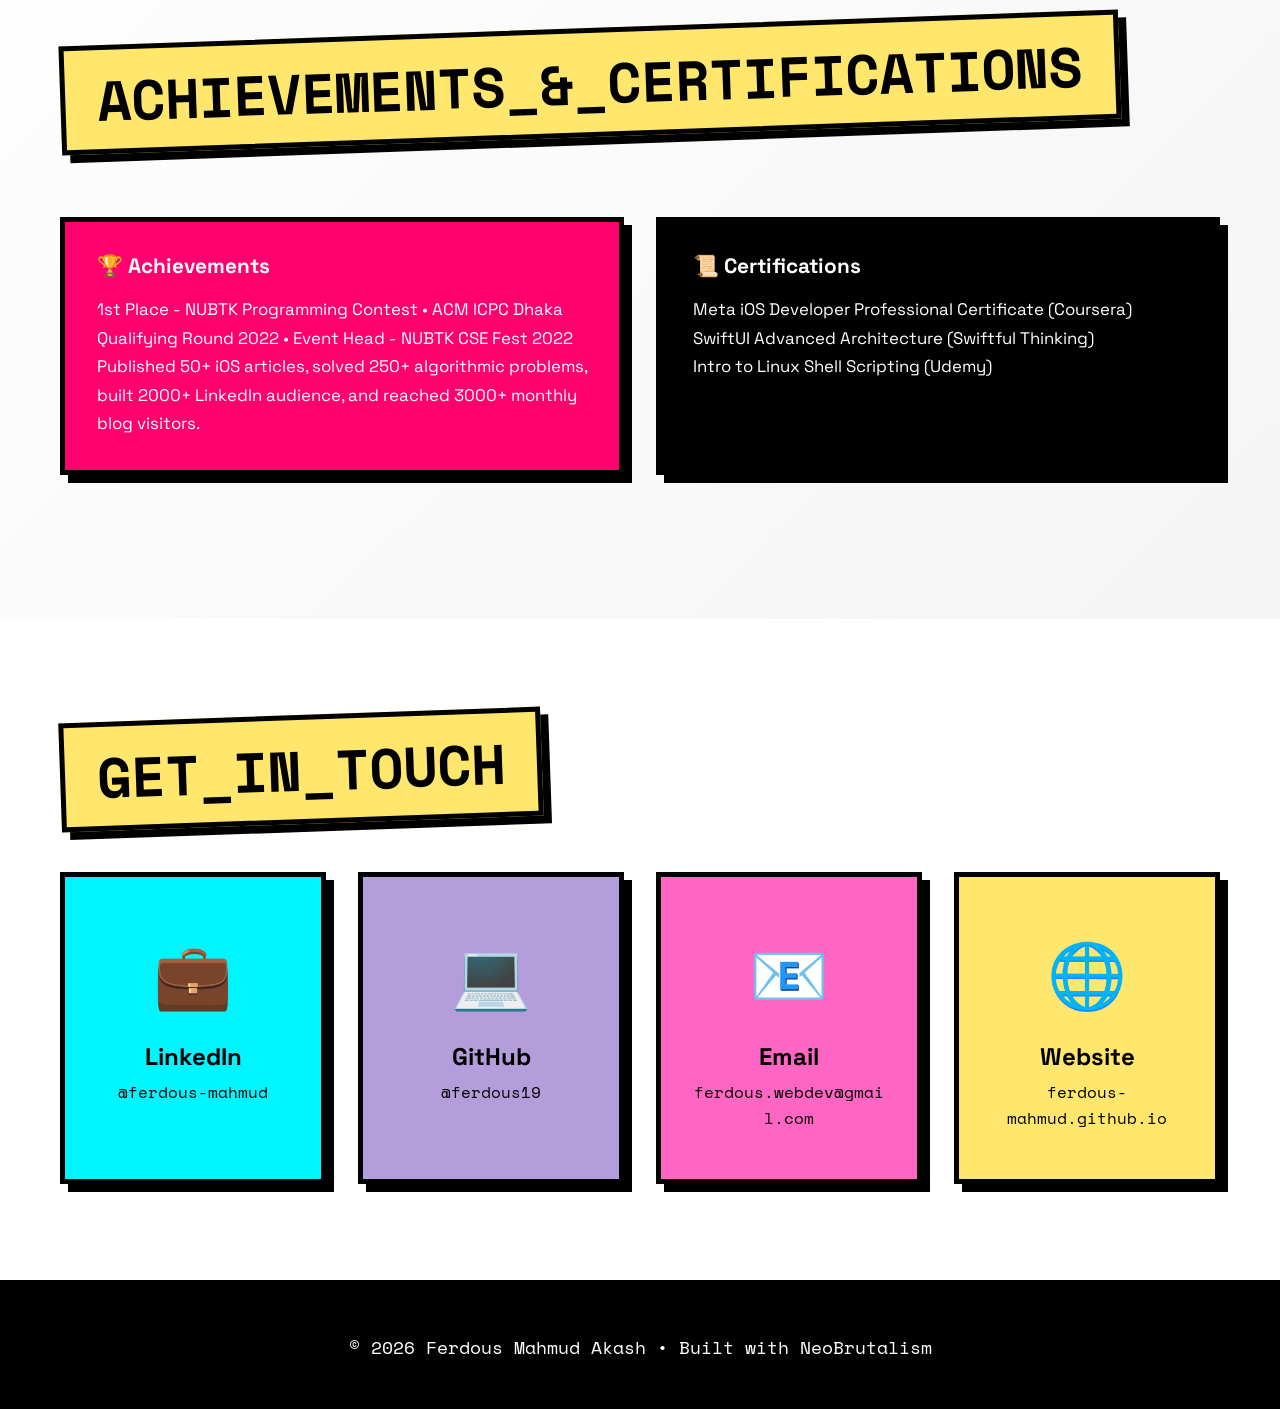
==== commit 3174026f: "feat: added profile pic" ====
--- a/portfolio/index.html
+++ b/portfolio/index.html
@@ -4,8 +4,8 @@
     <meta charset="UTF-8">
     <meta name="viewport" content="width=device-width, initial-scale=1.0">
     <title>Ferdous Mahmud Akash - iOS Developer</title>
-    <meta name="description" content="iOS Developer specialized in Swift, SwiftUI, UIKit, on-device LLM, and scalable mobile architecture. Building high-performance products at Appstick.">
-    <meta name="keywords" content="Ferdous Mahmud Akash, iOS Developer, Swift, SwiftUI, UIKit, Apple Intelligence, CoreML, Appstick">
+    <meta name="description" content="iOS Developer specialized in Swift, SwiftUI, UIKit, on-device LLM, and scalable mobile architecture. Building high-performance products at FileSure and Appstick.">
+    <meta name="keywords" content="Ferdous Mahmud Akash, iOS Developer, Swift, SwiftUI, UIKit, Apple Intelligence, CoreML, FileSure, Appstick">
     <meta name="author" content="Ferdous Mahmud Akash">
 
     <meta property="og:type" content="website">
@@ -64,10 +64,10 @@
                 </div>
                 <div class="about-card card-cyan">
                     <h3>💼 Current Role</h3>
-                    <p><strong>Appstick</strong></p>
-                    <p>Software Engineer (iOS)</p>
-                    <p>Sep 2023 - Current</p>
-                    <p>Khulna, Bangladesh</p>
+                    <p><strong>FileSure</strong></p>
+                    <p>iOS Developer</p>
+                    <p>Sep 2025 - Current</p>
+                    <p>Dhaka, Bangladesh</p>
                 </div>
                 <div class="about-card card-pink">
                     <h3>🏆 Highlights</h3>
@@ -87,12 +87,32 @@
             <div class="experience-item">
                 <div class="exp-header">
                     <div>
+                        <h3>FileSure</h3>
+                        <p class="role">iOS Developer</p>
+                    </div>
+                    <div class="exp-meta">
+                        <span class="location">Dhaka, Bangladesh</span>
+                        <span class="date">Sep 2025 - Current</span>
+                    </div>
+                </div>
+                <ul>
+                    <li>Architected and shipped the FileSure iOS app using Swift, SwiftUI, and UIKit with MVVM architecture and Combine for clean, reactive, and testable code.</li>
+                    <li>Built a custom PDF reader using PDFKit with smooth rendering, annotation support, and optimized memory handling for large documents.</li>
+                    <li>Engineered a robust background download system using URLSession background configurations, supporting concurrent downloads with pause, resume, and retry for large files.</li>
+                    <li>Implemented debounced search with Combine to minimize redundant API calls and deliver responsive search results.</li>
+                    <li>Integrated Razorpay payment gateway and optimized API layer with caching, compression, and pagination — reducing bandwidth by <strong>35%</strong> under high-traffic conditions.</li>
+                </ul>
+            </div>
+
+            <div class="experience-item">
+                <div class="exp-header">
+                    <div>
                         <h3>Appstick</h3>
                         <p class="role">Software Engineer (iOS)</p>
                     </div>
                     <div class="exp-meta">
                         <span class="location">Khulna, Bangladesh</span>
-                        <span class="date">Sep 2023 - Current</span>
+                        <span class="date">Sep 2023 - Aug 2025</span>
                     </div>
                 </div>
                 <ul>
@@ -147,7 +167,17 @@
             <div class="projects-grid">
                 <div class="project-item">
                     <div class="project-header">
-                        <h4>Msar Amen</h4>
+                        <h4><a href="https://apps.apple.com/in/app/filesure/id6759514259" target="_blank" rel="noopener noreferrer">FileSure iOS App 🔗</a></h4>
+                        <span class="project-date">Sep 2025 - Current</span>
+                    </div>
+                    <p class="project-tech">Swift • SwiftUI • UIKit • PDFKit • Combine • URLSession • Razorpay</p>
+                    <p>Built and shipped a high-performance document management iOS app with custom PDFKit reader, background concurrent downloads with pause/resume, and Razorpay payment integration.</p>
+                    <p>Optimized API bandwidth by 35% through request caching, response compression, and debounced search with Combine.</p>
+                </div>
+
+                <div class="project-item">
+                    <div class="project-header">
+                        <h4><a href="https://apps.apple.com/sa/app/msar-%D9%85%D8%B3%D8%A7%D8%B1/id1639771181" target="_blank" rel="noopener noreferrer">Msar Amen 🔗</a></h4>
                         <span class="project-date">Feb 2024 - Current</span>
                     </div>
                     <p class="project-tech">Swift • SwiftUI • Combine • MapKit • Socket.io • Firebase</p>
@@ -157,7 +187,7 @@
 
                 <div class="project-item">
                     <div class="project-header">
-                        <h4>Kotha</h4>
+                        <h4><a href="https://apps.apple.com/us/app/kotha/id1188060798" target="_blank" rel="noopener noreferrer">Kotha 🔗</a></h4>
                         <span class="project-date">2024 - 2025</span>
                     </div>
                     <p class="project-tech">Swift • SwiftUI • Combine • WebRTC • Firebase • AVFoundation • FFMPEG</p>
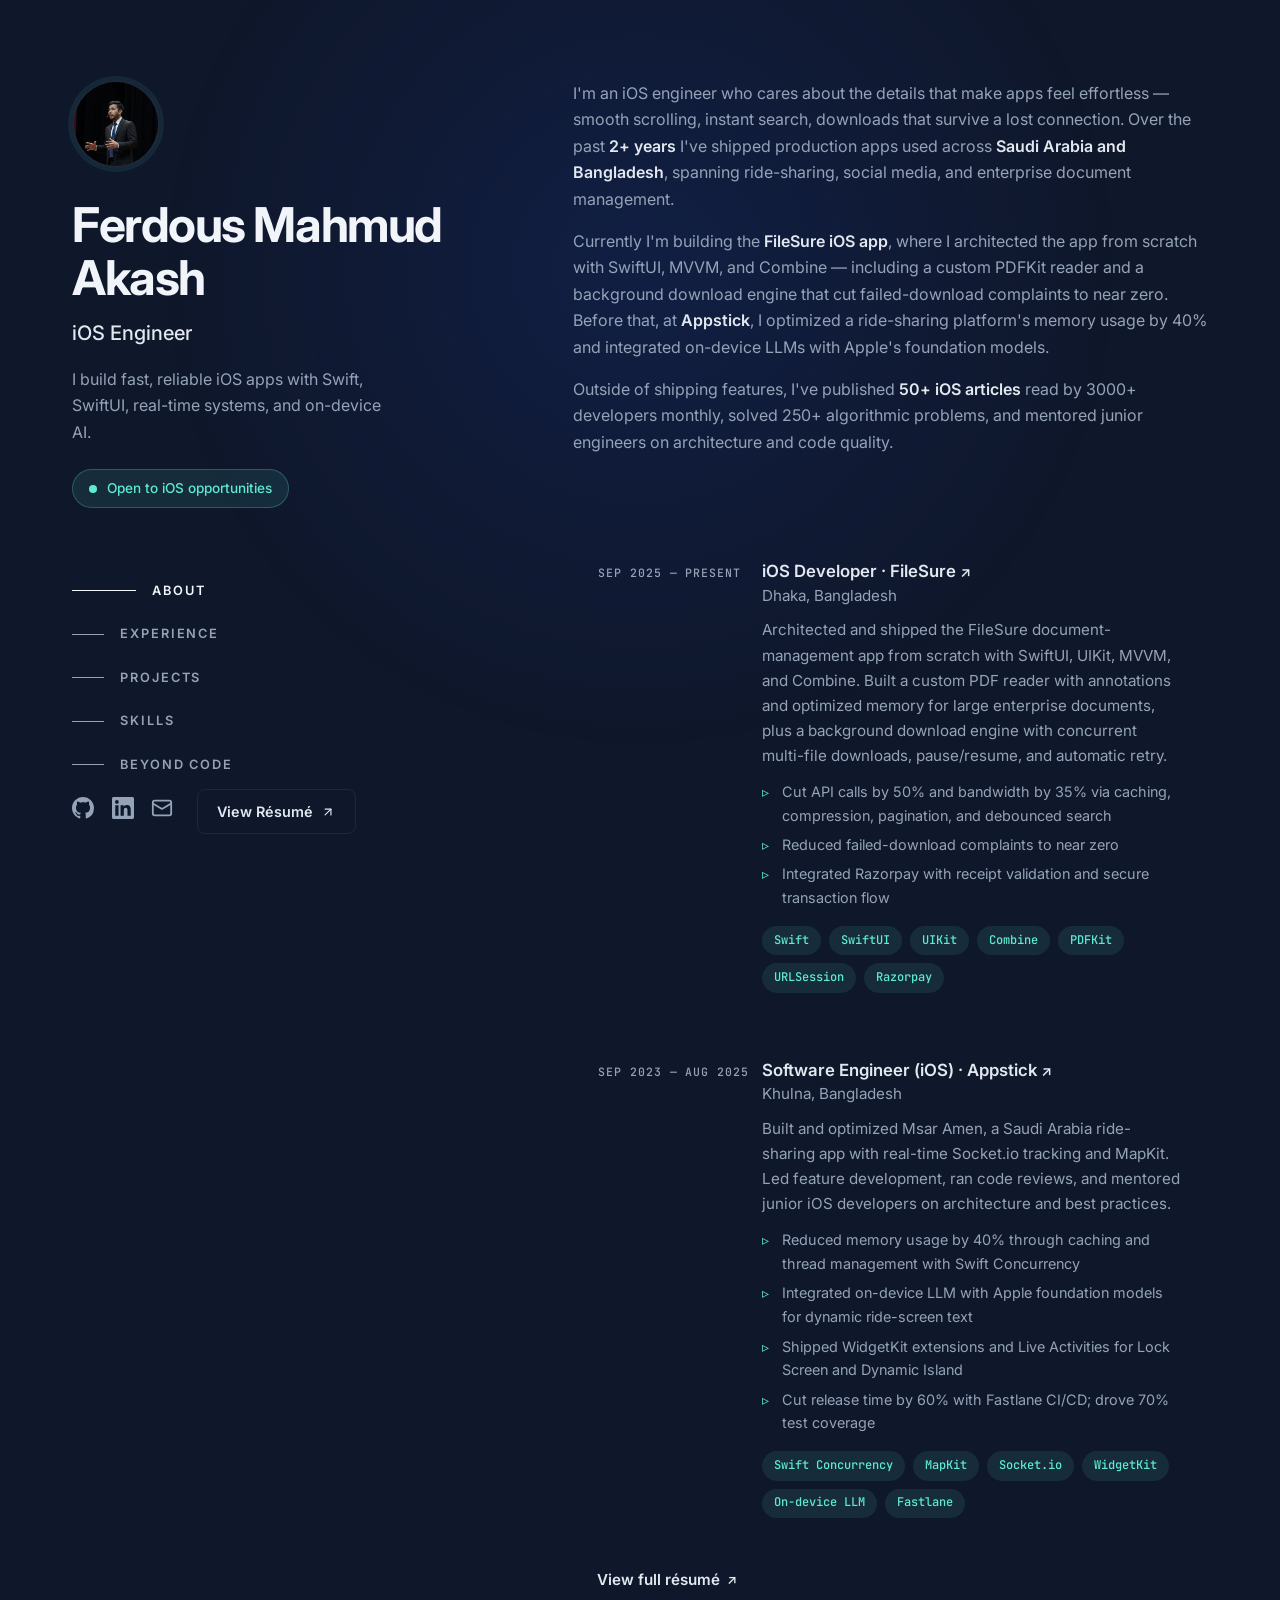
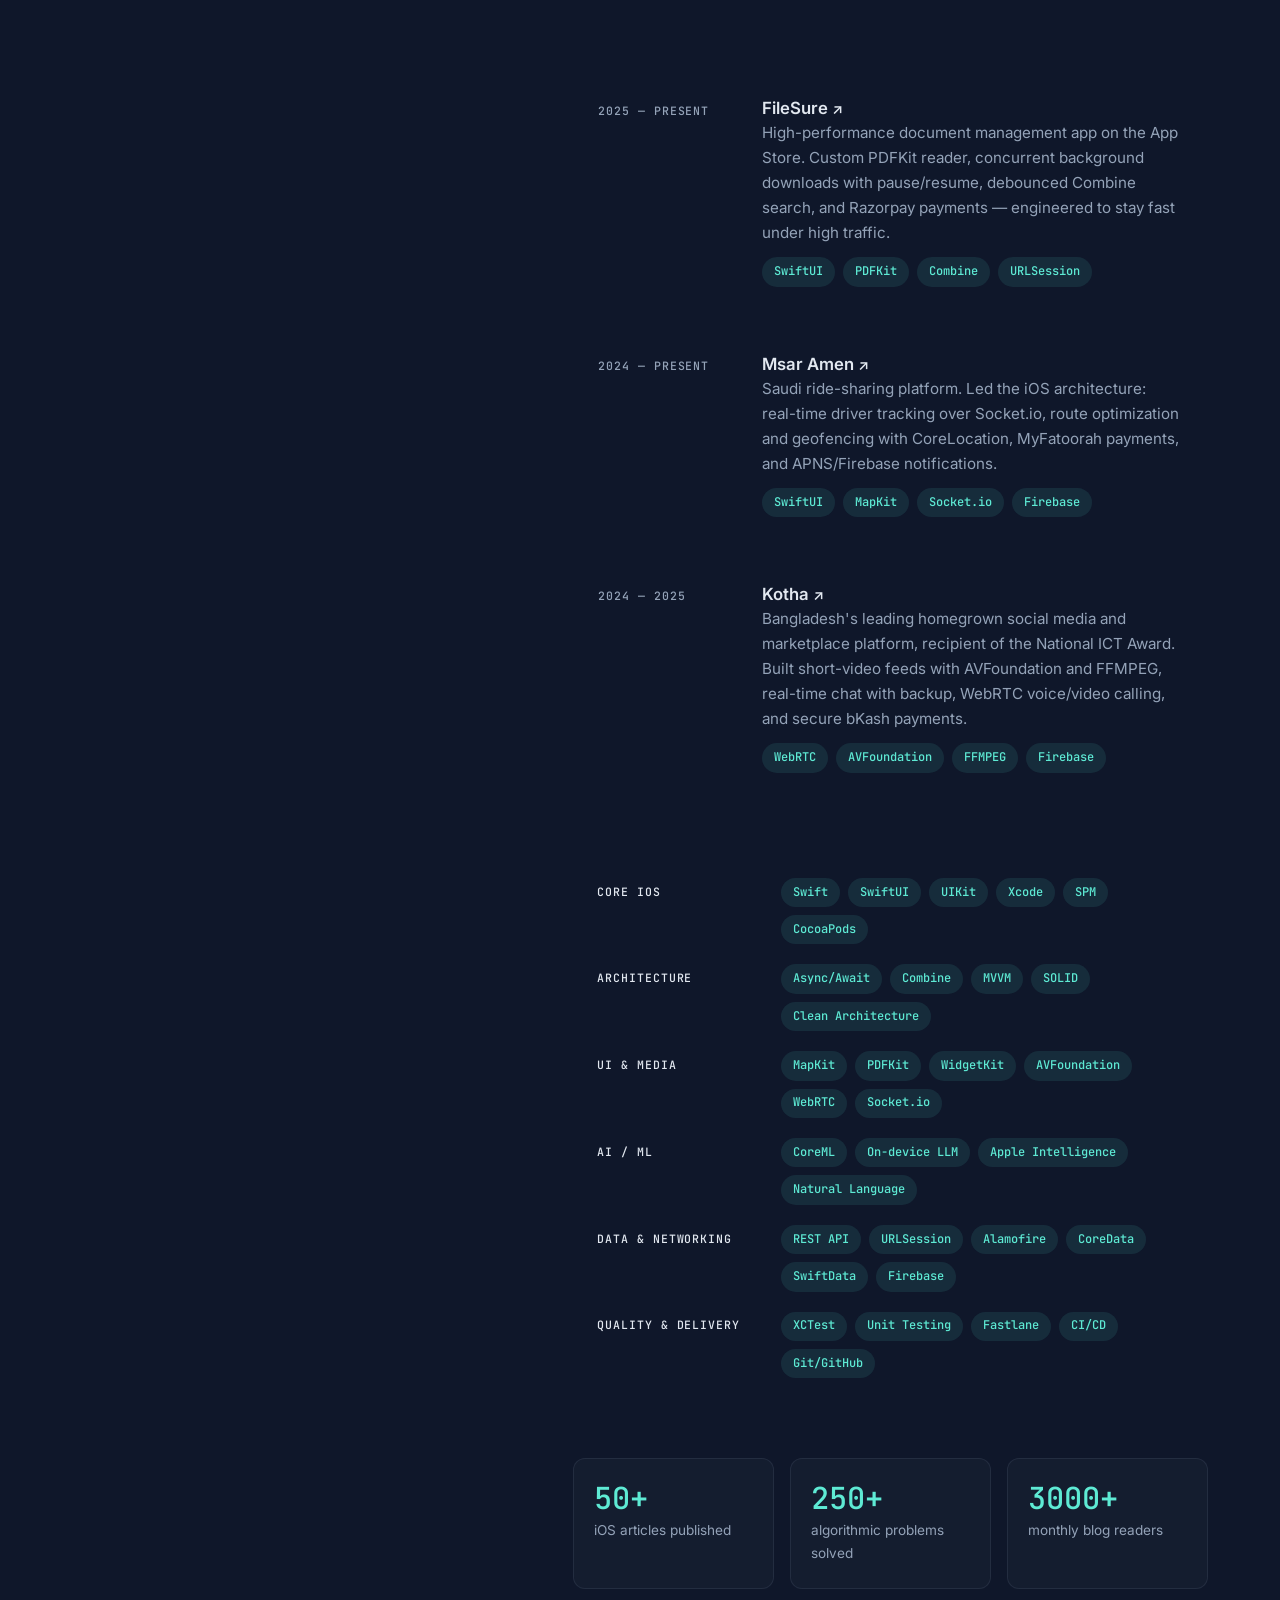
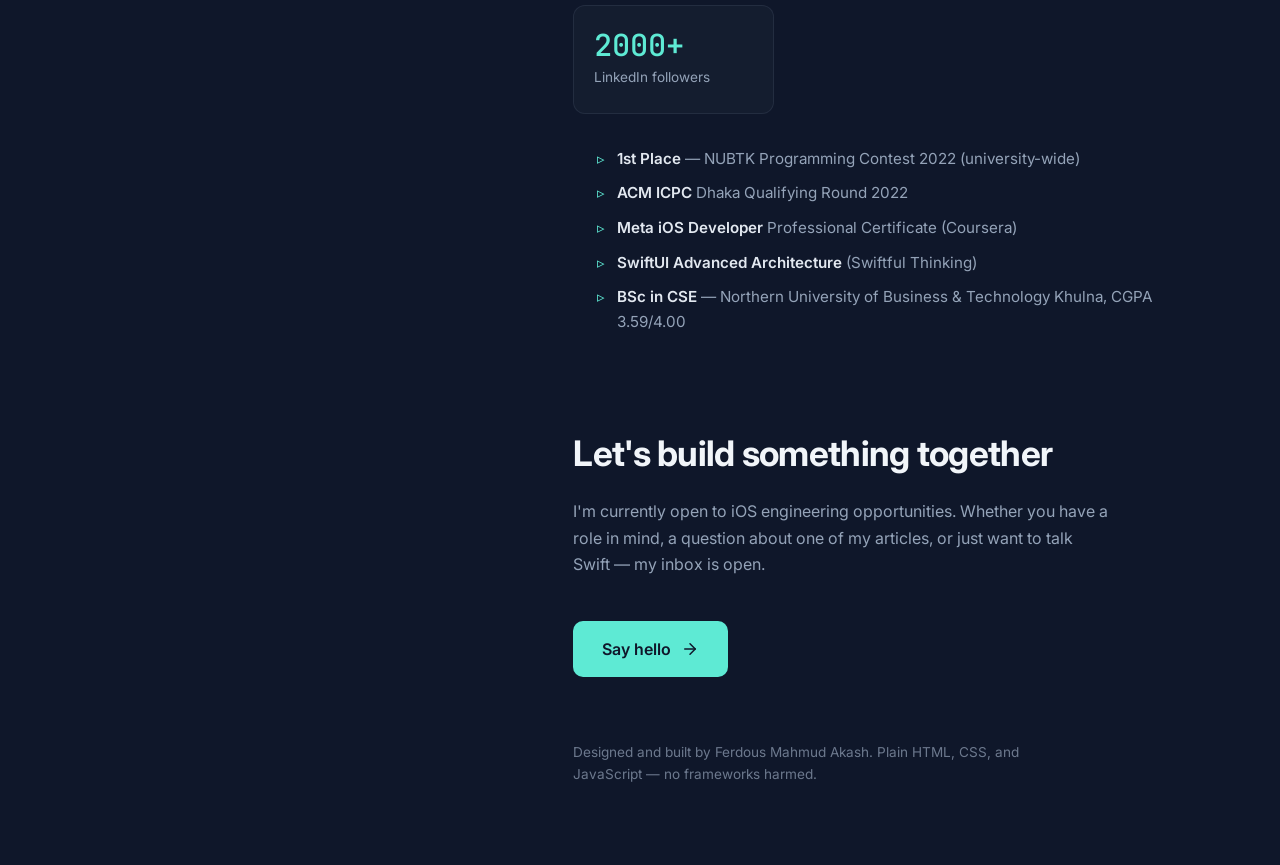
==== commit 5c439d06: "portfolio website update" ====
--- a/portfolio/index.html
+++ b/portfolio/index.html
@@ -3,255 +3,266 @@
 <head>
     <meta charset="UTF-8">
     <meta name="viewport" content="width=device-width, initial-scale=1.0">
-    <title>Ferdous Mahmud Akash - iOS Developer</title>
-    <meta name="description" content="iOS Developer specialized in Swift, SwiftUI, UIKit, on-device LLM, and scalable mobile architecture. Building high-performance products at FileSure and Appstick.">
-    <meta name="keywords" content="Ferdous Mahmud Akash, iOS Developer, Swift, SwiftUI, UIKit, Apple Intelligence, CoreML, FileSure, Appstick">
+    <title>Ferdous Mahmud Akash — iOS Engineer</title>
+    <meta name="description" content="iOS Engineer specialized in Swift, SwiftUI, on-device LLM, and scalable mobile architecture. Building high-performance products at FileSure, previously Appstick.">
+    <meta name="keywords" content="Ferdous Mahmud Akash, iOS Developer, iOS Engineer, Swift, SwiftUI, UIKit, Apple Intelligence, CoreML, FileSure, Appstick">
     <meta name="author" content="Ferdous Mahmud Akash">
+    <meta name="theme-color" content="#0f172a">
 
     <meta property="og:type" content="website">
     <meta property="og:url" content="https://ferdous-mahmud.github.io/">
-    <meta property="og:title" content="Ferdous Mahmud Akash - iOS Developer">
+    <meta property="og:title" content="Ferdous Mahmud Akash — iOS Engineer">
     <meta property="og:description" content="Building production iOS apps with Swift, SwiftUI, real-time systems, and on-device AI.">
+    <meta property="og:image" content="https://ferdous-mahmud.github.io/profile.jpg">
 
     <meta property="twitter:card" content="summary_large_image">
     <meta property="twitter:url" content="https://ferdous-mahmud.github.io/">
-    <meta property="twitter:title" content="Ferdous Mahmud Akash - iOS Developer">
+    <meta property="twitter:title" content="Ferdous Mahmud Akash — iOS Engineer">
     <meta property="twitter:description" content="Building production iOS apps with Swift, SwiftUI, real-time systems, and on-device AI.">
+
+    <script type="application/ld+json">
+    {
+        "@context": "https://schema.org",
+        "@type": "Person",
+        "name": "Ferdous Mahmud Akash",
+        "jobTitle": "iOS Engineer",
+        "url": "https://ferdous-mahmud.github.io/",
+        "sameAs": [
+            "https://www.linkedin.com/in/ferdous19",
+            "https://github.com/ferdous19"
+        ]
+    }
+    </script>
 
     <link rel="stylesheet" href="style.css">
     <link rel="preconnect" href="https://fonts.googleapis.com">
     <link rel="preconnect" href="https://fonts.gstatic.com" crossorigin>
-    <link href="https://fonts.googleapis.com/css2?family=Space+Grotesk:wght@400;500;700&family=Space+Mono:wght@400;700&display=swap" rel="stylesheet">
+    <link href="https://fonts.googleapis.com/css2?family=Inter:wght@400;500;600;700&family=JetBrains+Mono:wght@400;500&display=swap" rel="stylesheet">
 </head>
 <body>
-    <section class="hero">
-        <div class="container">
-            <div class="hero-content">
-                <div class="hero-text">
-                    <h1 class="glitch" data-text="FERDOUS MAHMUD AKASH">FERDOUS MAHMUD AKASH</h1>
-                    <p class="subtitle">iOS Developer • SwiftUI • On-device AI • Performance Engineering</p>
-                    <p class="bio">I build production iOS experiences with clean architecture, real-time systems, and measurable impact.</p>
-                    <div class="cta-buttons">
-                        <a href="#projects" class="btn btn-primary">View Projects</a>
-                        <a href="#experience" class="btn btn-secondary">See Experience</a>
+    <div class="spotlight" aria-hidden="true"></div>
+
+    <div class="layout">
+
+        <!-- ============ LEFT / STICKY HEADER ============ -->
+        <header class="side">
+            <div>
+                <div class="identity">
+                    <img src="profile.jpg" alt="Ferdous Mahmud Akash" class="avatar">
+                    <h1><a href="/">Ferdous Mahmud Akash</a></h1>
+                    <h2>iOS Engineer</h2>
+                    <p class="tagline">I build fast, reliable iOS apps with Swift, SwiftUI, real-time systems, and on-device AI.</p>
+                    <div class="availability">
+                        <span class="pulse-dot" aria-hidden="true"></span>
+                        Open to iOS opportunities
                     </div>
                 </div>
-                <div class="hero-image">
-                    <div class="profile-container">
-                        <div class="decorative-icon icon-1">📱</div>
-                        <div class="decorative-icon icon-2">🧠</div>
-                        <div class="decorative-icon icon-3">⚡</div>
-                        <div class="profile-frame">
-                            <img src="profile.jpg" alt="Ferdous Mahmud Akash" class="profile-photo">
-                        </div>
-                        <div class="status-badge">Open to iOS opportunities</div>
-                    </div>
-                </div>
+
+                <nav class="side-nav" aria-label="In-page navigation">
+                    <ul>
+                        <li><a class="nav-link active" href="#about"><span class="nav-indicator"></span><span class="nav-text">About</span></a></li>
+                        <li><a class="nav-link" href="#experience"><span class="nav-indicator"></span><span class="nav-text">Experience</span></a></li>
+                        <li><a class="nav-link" href="#projects"><span class="nav-indicator"></span><span class="nav-text">Projects</span></a></li>
+                        <li><a class="nav-link" href="#skills"><span class="nav-indicator"></span><span class="nav-text">Skills</span></a></li>
+                        <li><a class="nav-link" href="#more"><span class="nav-indicator"></span><span class="nav-text">Beyond Code</span></a></li>
+                    </ul>
+                </nav>
             </div>
-        </div>
-    </section>
-
-    <section id="about" class="about">
-        <div class="container">
-            <h2 class="section-title">ABOUT_ME</h2>
-            <div class="about-grid">
-                <div class="about-card card-yellow">
-                    <h3>🎓 Education</h3>
-                    <p><strong>Northern University of Business & Technology Khulna</strong></p>
-                    <p>BSc in Computer Science & Engineering</p>
-                    <p>Sep 2019 - Dec 2023</p>
-                    <p>CGPA: 3.59 out of 4</p>
-                </div>
-                <div class="about-card card-cyan">
-                    <h3>💼 Current Role</h3>
-                    <p><strong>FileSure</strong></p>
-                    <p>iOS Developer</p>
-                    <p>Sep 2025 - Current</p>
-                    <p>Dhaka, Bangladesh</p>
-                </div>
-                <div class="about-card card-pink">
-                    <h3>🏆 Highlights</h3>
-                    <p>50+ iOS technical articles published</p>
-                    <p>250+ algorithmic problems solved</p>
-                    <p>2000+ LinkedIn followers</p>
-                    <p>3000+ monthly blog visitors</p>
-                </div>
-            </div>
-        </div>
-    </section>
-
-    <section id="experience" class="experience">
-        <div class="container">
-            <h2 class="section-title">WORK_EXPERIENCE</h2>
-
-            <div class="experience-item">
-                <div class="exp-header">
-                    <div>
-                        <h3>FileSure</h3>
-                        <p class="role">iOS Developer</p>
-                    </div>
-                    <div class="exp-meta">
-                        <span class="location">Dhaka, Bangladesh</span>
-                        <span class="date">Sep 2025 - Current</span>
-                    </div>
-                </div>
-                <ul>
-                    <li>Architected and shipped the FileSure iOS app using Swift, SwiftUI, and UIKit with MVVM architecture and Combine for clean, reactive, and testable code.</li>
-                    <li>Built a custom PDF reader using PDFKit with smooth rendering, annotation support, and optimized memory handling for large documents.</li>
-                    <li>Engineered a robust background download system using URLSession background configurations, supporting concurrent downloads with pause, resume, and retry for large files.</li>
-                    <li>Implemented debounced search with Combine to minimize redundant API calls and deliver responsive search results.</li>
-                    <li>Integrated Razorpay payment gateway and optimized API layer with caching, compression, and pagination — reducing bandwidth by <strong>35%</strong> under high-traffic conditions.</li>
+
+            <div class="side-footer">
+                <ul class="socials" aria-label="Social links">
+                    <li>
+                        <a href="https://github.com/ferdous19" target="_blank" rel="noopener noreferrer" aria-label="GitHub" title="GitHub">
+                            <svg viewBox="0 0 16 16" fill="currentColor" aria-hidden="true"><path d="M8 0C3.58 0 0 3.58 0 8c0 3.54 2.29 6.53 5.47 7.59.4.07.55-.17.55-.38 0-.19-.01-.82-.01-1.49-2.01.37-2.53-.49-2.69-.94-.09-.23-.48-.94-.82-1.13-.28-.15-.68-.52-.01-.53.63-.01 1.08.58 1.23.82.72 1.21 1.87.87 2.33.66.07-.52.28-.87.51-1.07-1.78-.2-3.64-.89-3.64-3.95 0-.87.31-1.59.82-2.15-.08-.2-.36-1.02.08-2.12 0 0 .67-.21 2.2.82.64-.18 1.32-.27 2-.27s1.36.09 2 .27c1.53-1.04 2.2-.82 2.2-.82.44 1.1.16 1.92.08 2.12.51.56.82 1.27.82 2.15 0 3.07-1.87 3.75-3.65 3.95.29.25.54.73.54 1.48 0 1.07-.01 1.93-.01 2.2 0 .21.15.46.55.38A8.01 8.01 0 0 0 16 8c0-4.42-3.58-8-8-8z"/></svg>
+                        </a>
+                    </li>
+                    <li>
+                        <a href="https://www.linkedin.com/in/ferdous19" target="_blank" rel="noopener noreferrer" aria-label="LinkedIn" title="LinkedIn">
+                            <svg viewBox="0 0 24 24" fill="currentColor" aria-hidden="true"><path d="M20.45 20.45h-3.55v-5.57c0-1.33-.03-3.04-1.85-3.04-1.86 0-2.14 1.45-2.14 2.94v5.67H9.35V9h3.41v1.56h.05c.48-.9 1.64-1.85 3.37-1.85 3.6 0 4.27 2.37 4.27 5.46v6.28zM5.34 7.43a2.06 2.06 0 1 1 0-4.12 2.06 2.06 0 0 1 0 4.12zM7.12 20.45H3.56V9h3.56v11.45zM22.22 0H1.77C.79 0 0 .77 0 1.72v20.55C0 23.23.79 24 1.77 24h20.45c.98 0 1.78-.77 1.78-1.73V1.72C24 .77 23.2 0 22.22 0z"/></svg>
+                        </a>
+                    </li>
+                    <li>
+                        <a href="mailto:ferdous.webdev@gmail.com" aria-label="Email" title="Email">
+                            <svg viewBox="0 0 24 24" fill="none" stroke="currentColor" stroke-width="2" stroke-linecap="round" stroke-linejoin="round" aria-hidden="true"><rect x="2" y="4" width="20" height="16" rx="2"/><path d="m2 7 10 6 10-6"/></svg>
+                        </a>
+                    </li>
                 </ul>
-            </div>
-
-            <div class="experience-item">
-                <div class="exp-header">
-                    <div>
-                        <h3>Appstick</h3>
-                        <p class="role">Software Engineer (iOS)</p>
-                    </div>
-                    <div class="exp-meta">
-                        <span class="location">Khulna, Bangladesh</span>
-                        <span class="date">Sep 2023 - Aug 2025</span>
-                    </div>
-                </div>
-                <ul>
-                    <li>Optimized a ride-sharing iOS app using Swift Concurrency, MapKit, and Socket.io real-time tracking, reducing memory usage by <strong>40%</strong> through caching and thread management.</li>
-                    <li>Integrated on-device LLM with Apple foundation models to generate dynamic ride-screen text and personalized user experiences.</li>
-                    <li>Built WidgetKit extensions and Live Activities for real-time ride updates on Home Screen, Lock Screen, and Dynamic Island.</li>
-                    <li>Led feature development, performed code reviews, and mentored junior iOS developers on architecture and quality practices.</li>
-                    <li>Automated releases using Fastlane CI/CD, cutting release time by <strong>60%</strong> and driving <strong>70%</strong> test coverage with SOLID principles.</li>
-                </ul>
-            </div>
-        </div>
-    </section>
-
-    <section id="skills" class="skills">
-        <div class="container">
-            <h2 class="section-title">TECH_STACK</h2>
-            <div class="skills-grid">
-                <div class="skill-tag">Swift</div>
-                <div class="skill-tag">SwiftUI</div>
-                <div class="skill-tag">UIKit</div>
-                <div class="skill-tag">Xcode</div>
-                <div class="skill-tag">Async/Await</div>
-                <div class="skill-tag">Combine</div>
-                <div class="skill-tag">MVVM</div>
-                <div class="skill-tag">MVC</div>
-                <div class="skill-tag">SOLID</div>
-                <div class="skill-tag">CoreML</div>
-                <div class="skill-tag">On-device LLM</div>
-                <div class="skill-tag">Apple Intelligence</div>
-                <div class="skill-tag">Natural Language</div>
-                <div class="skill-tag">REST API</div>
-                <div class="skill-tag">URLSession</div>
-                <div class="skill-tag">Alamofire</div>
-                <div class="skill-tag">CoreData</div>
-                <div class="skill-tag">SwiftData</div>
-                <div class="skill-tag">Firebase</div>
-                <div class="skill-tag">XCTest</div>
-                <div class="skill-tag">Unit Testing</div>
-                <div class="skill-tag">Fastlane</div>
-                <div class="skill-tag">CI/CD</div>
-                <div class="skill-tag">CocoaPods</div>
-                <div class="skill-tag">SPM</div>
-                <div class="skill-tag">Git/GitHub</div>
-            </div>
-        </div>
-    </section>
-
-    <section id="projects" class="projects-section">
-        <div class="container">
-            <h2 class="section-title-small">PROJECTS</h2>
-
-            <div class="projects-grid">
-                <div class="project-item">
-                    <div class="project-header">
-                        <h4><a href="https://apps.apple.com/in/app/filesure/id6759514259" target="_blank" rel="noopener noreferrer">FileSure iOS App 🔗</a></h4>
-                        <span class="project-date">Sep 2025 - Current</span>
-                    </div>
-                    <p class="project-tech">Swift • SwiftUI • UIKit • PDFKit • Combine • URLSession • Razorpay</p>
-                    <p>Built and shipped a high-performance document management iOS app with custom PDFKit reader, background concurrent downloads with pause/resume, and Razorpay payment integration.</p>
-                    <p>Optimized API bandwidth by 35% through request caching, response compression, and debounced search with Combine.</p>
-                </div>
-
-                <div class="project-item">
-                    <div class="project-header">
-                        <h4><a href="https://apps.apple.com/sa/app/msar-%D9%85%D8%B3%D8%A7%D8%B1/id1639771181" target="_blank" rel="noopener noreferrer">Msar Amen 🔗</a></h4>
-                        <span class="project-date">Feb 2024 - Current</span>
-                    </div>
-                    <p class="project-tech">Swift • SwiftUI • Combine • MapKit • Socket.io • Firebase</p>
-                    <p>Led iOS architecture for a Saudi ride-sharing platform using MVVM, Combine, and async/await for reliable and scalable app behavior.</p>
-                    <p>Built real-time driver tracking, route optimization, geofencing with CoreLocation, and integrated MyFatoorah payment plus APNS/Firebase notifications.</p>
-                </div>
-
-                <div class="project-item">
-                    <div class="project-header">
-                        <h4><a href="https://apps.apple.com/us/app/kotha/id1188060798" target="_blank" rel="noopener noreferrer">Kotha 🔗</a></h4>
-                        <span class="project-date">2024 - 2025</span>
-                    </div>
-                    <p class="project-tech">Swift • SwiftUI • Combine • WebRTC • Firebase • AVFoundation • FFMPEG</p>
-                    <p>Contributed to Bangladesh's leading homegrown social media and marketplace platform with millions of users.</p>
-                    <p>Built short video feeds, chat with backup, voice/video calling, offline background processing, and secure bKash payment integration.</p>
-                    <span class="award-badge">🏅 Featured by major Bangladeshi media • National ICT Award</span>
-                </div>
-            </div>
-        </div>
-    </section>
-
-    <section id="principles" class="principles">
-        <div class="container">
-            <h2 class="section-title">ACHIEVEMENTS_&_CERTIFICATIONS</h2>
-
-            <div class="principles-footer">
-                <div class="principle-box">
-                    <h4>🏆 Achievements</h4>
-                    <p>1st Place - NUBTK Programming Contest • ACM ICPC Dhaka Qualifying Round 2022 • Event Head - NUBTK CSE Fest 2022</p>
-                    <p>Published 50+ iOS articles, solved 250+ algorithmic problems, built 2000+ LinkedIn audience, and reached 3000+ monthly blog visitors.</p>
-                </div>
-                <div class="principle-box">
-                    <h4>📜 Certifications</h4>
-                    <p>Meta iOS Developer Professional Certificate (Coursera)</p>
-                    <p>SwiftUI Advanced Architecture (Swiftful Thinking)</p>
-                    <p>Intro to Linux Shell Scripting (Udemy)</p>
-                </div>
-            </div>
-        </div>
-    </section>
-
-    <section id="contact" class="contact">
-        <div class="container">
-            <h2 class="section-title">GET_IN_TOUCH</h2>
-            <div class="contact-grid">
-                <a href="https://www.linkedin.com/in/ferdous19" target="_blank" class="contact-card card-linkedin" rel="noopener noreferrer">
-                    <div class="contact-icon">💼</div>
-                    <h3>LinkedIn</h3>
-                    <p>@ferdous-mahmud</p>
-                </a>
-                <a href="https://github.com/ferdous19" target="_blank" class="contact-card card-github" rel="noopener noreferrer">
-                    <div class="contact-icon">💻</div>
-                    <h3>GitHub</h3>
-                    <p>@ferdous19</p>
-                </a>
-                <a href="mailto:ferdous.webdev@gmail.com" class="contact-card card-email">
-                    <div class="contact-icon">📧</div>
-                    <h3>Email</h3>
-                    <p>ferdous.webdev@gmail.com</p>
-                </a>
-                <a href="https://ferdous-mahmud.github.io" target="_blank" class="contact-card card-website" rel="noopener noreferrer">
-                    <div class="contact-icon">🌐</div>
-                    <h3>Website</h3>
-                    <p>ferdous-mahmud.github.io</p>
+                <a href="resume.pdf" target="_blank" rel="noopener noreferrer" class="resume-link">
+                    View Résumé
+                    <svg viewBox="0 0 24 24" fill="none" stroke="currentColor" stroke-width="2" stroke-linecap="round" stroke-linejoin="round" aria-hidden="true"><path d="M7 17 17 7"/><path d="M7 7h10v10"/></svg>
                 </a>
             </div>
-        </div>
-    </section>
-
-    <footer class="footer">
-        <div class="container">
-            <p>© 2026 Ferdous Mahmud Akash • Built with NeoBrutalism</p>
-        </div>
-    </footer>
+        </header>
+
+        <!-- ============ RIGHT / SCROLLING CONTENT ============ -->
+        <main class="content">
+
+            <section id="about" class="panel" aria-label="About me">
+                <h3 class="mobile-heading">About</h3>
+                <p>I'm an iOS engineer who cares about the details that make apps feel effortless — smooth scrolling, instant search, downloads that survive a lost connection. Over the past <strong>2+ years</strong> I've shipped production apps used across <strong>Saudi Arabia and Bangladesh</strong>, spanning ride-sharing, social media, and enterprise document management.</p>
+                <p>Currently I'm building the <a href="https://apps.apple.com/in/app/filesure/id6759514259" target="_blank" rel="noopener noreferrer">FileSure iOS app</a>, where I architected the app from scratch with SwiftUI, MVVM, and Combine — including a custom PDFKit reader and a background download engine that cut failed-download complaints to near zero. Before that, at <a href="https://appstick.com.bd/" target="_blank" rel="noopener noreferrer">Appstick</a>, I optimized a ride-sharing platform's memory usage by 40% and integrated on-device LLMs with Apple's foundation models.</p>
+                <p>Outside of shipping features, I've published <strong>50+ iOS articles</strong> read by 3000+ developers monthly, solved 250+ algorithmic problems, and mentored junior engineers on architecture and code quality.</p>
+            </section>
+
+            <section id="experience" class="panel" aria-label="Work experience">
+                <h3 class="mobile-heading">Experience</h3>
+                <ol class="card-list">
+                    <li>
+                        <a class="card" href="https://www.filesure.in/" target="_blank" rel="noopener noreferrer">
+                            <span class="card-when">Sep 2025 — Present</span>
+                            <div class="card-body">
+                                <h4>iOS Developer · FileSure <span class="ext-arrow" aria-hidden="true">↗</span></h4>
+                                <p class="card-loc">Dhaka, Bangladesh</p>
+                                <p>Architected and shipped the FileSure document-management app from scratch with SwiftUI, UIKit, MVVM, and Combine. Built a custom PDF reader with annotations and optimized memory for large enterprise documents, plus a background download engine with concurrent multi-file downloads, pause/resume, and automatic retry.</p>
+                                <ul class="highlights">
+                                    <li>Cut API calls by 50% and bandwidth by 35% via caching, compression, pagination, and debounced search</li>
+                                    <li>Reduced failed-download complaints to near zero</li>
+                                    <li>Integrated Razorpay with receipt validation and secure transaction flow</li>
+                                </ul>
+                                <ul class="pill-list" aria-label="Technologies used">
+                                    <li>Swift</li><li>SwiftUI</li><li>UIKit</li><li>Combine</li><li>PDFKit</li><li>URLSession</li><li>Razorpay</li>
+                                </ul>
+                            </div>
+                        </a>
+                    </li>
+                    <li>
+                        <a class="card" href="https://appstick.com.bd/" target="_blank" rel="noopener noreferrer">
+                            <span class="card-when">Sep 2023 — Aug 2025</span>
+                            <div class="card-body">
+                                <h4>Software Engineer (iOS) · Appstick <span class="ext-arrow" aria-hidden="true">↗</span></h4>
+                                <p class="card-loc">Khulna, Bangladesh</p>
+                                <p>Built and optimized Msar Amen, a Saudi Arabia ride-sharing app with real-time Socket.io tracking and MapKit. Led feature development, ran code reviews, and mentored junior iOS developers on architecture and best practices.</p>
+                                <ul class="highlights">
+                                    <li>Reduced memory usage by 40% through caching and thread management with Swift Concurrency</li>
+                                    <li>Integrated on-device LLM with Apple foundation models for dynamic ride-screen text</li>
+                                    <li>Shipped WidgetKit extensions and Live Activities for Lock Screen and Dynamic Island</li>
+                                    <li>Cut release time by 60% with Fastlane CI/CD; drove 70% test coverage</li>
+                                </ul>
+                                <ul class="pill-list" aria-label="Technologies used">
+                                    <li>Swift Concurrency</li><li>MapKit</li><li>Socket.io</li><li>WidgetKit</li><li>On-device LLM</li><li>Fastlane</li>
+                                </ul>
+                            </div>
+                        </a>
+                    </li>
+                </ol>
+                <a class="inline-link" href="resume.pdf" target="_blank" rel="noopener noreferrer">View full résumé <span class="ext-arrow" aria-hidden="true">↗</span></a>
+            </section>
+
+            <section id="projects" class="panel" aria-label="Projects">
+                <h3 class="mobile-heading">Projects</h3>
+                <ol class="card-list">
+                    <li>
+                        <a class="card" href="https://apps.apple.com/in/app/filesure/id6759514259" target="_blank" rel="noopener noreferrer">
+                            <span class="card-when">2025 — Present</span>
+                            <div class="card-body">
+                                <h4>FileSure <span class="ext-arrow" aria-hidden="true">↗</span></h4>
+                                <p>High-performance document management app on the App Store. Custom PDFKit reader, concurrent background downloads with pause/resume, debounced Combine search, and Razorpay payments — engineered to stay fast under high traffic.</p>
+                                <ul class="pill-list" aria-label="Technologies used">
+                                    <li>SwiftUI</li><li>PDFKit</li><li>Combine</li><li>URLSession</li>
+                                </ul>
+                            </div>
+                        </a>
+                    </li>
+                    <li>
+                        <a class="card" href="https://apps.apple.com/sa/app/msar-%D9%85%D8%B3%D8%A7%D8%B1/id1639771181" target="_blank" rel="noopener noreferrer">
+                            <span class="card-when">2024 — Present</span>
+                            <div class="card-body">
+                                <h4>Msar Amen <span class="ext-arrow" aria-hidden="true">↗</span></h4>
+                                <p>Saudi ride-sharing platform. Led the iOS architecture: real-time driver tracking over Socket.io, route optimization and geofencing with CoreLocation, MyFatoorah payments, and APNS/Firebase notifications.</p>
+                                <ul class="pill-list" aria-label="Technologies used">
+                                    <li>SwiftUI</li><li>MapKit</li><li>Socket.io</li><li>Firebase</li>
+                                </ul>
+                            </div>
+                        </a>
+                    </li>
+                    <li>
+                        <a class="card" href="https://apps.apple.com/us/app/kotha/id1188060798" target="_blank" rel="noopener noreferrer">
+                            <span class="card-when">2024 — 2025</span>
+                            <div class="card-body">
+                                <h4>Kotha <span class="ext-arrow" aria-hidden="true">↗</span></h4>
+                                <p>Bangladesh's leading homegrown social media and marketplace platform, recipient of the National ICT Award. Built short-video feeds with AVFoundation and FFMPEG, real-time chat with backup, WebRTC voice/video calling, and secure bKash payments.</p>
+                                <ul class="pill-list" aria-label="Technologies used">
+                                    <li>WebRTC</li><li>AVFoundation</li><li>FFMPEG</li><li>Firebase</li>
+                                </ul>
+                            </div>
+                        </a>
+                    </li>
+                </ol>
+            </section>
+
+            <section id="skills" class="panel" aria-label="Skills">
+                <h3 class="mobile-heading">Skills</h3>
+                <dl class="skills-list">
+                    <div class="skill-row">
+                        <dt>Core iOS</dt>
+                        <dd><ul class="pill-list"><li>Swift</li><li>SwiftUI</li><li>UIKit</li><li>Xcode</li><li>SPM</li><li>CocoaPods</li></ul></dd>
+                    </div>
+                    <div class="skill-row">
+                        <dt>Architecture</dt>
+                        <dd><ul class="pill-list"><li>Async/Await</li><li>Combine</li><li>MVVM</li><li>SOLID</li><li>Clean Architecture</li></ul></dd>
+                    </div>
+                    <div class="skill-row">
+                        <dt>UI &amp; Media</dt>
+                        <dd><ul class="pill-list"><li>MapKit</li><li>PDFKit</li><li>WidgetKit</li><li>AVFoundation</li><li>WebRTC</li><li>Socket.io</li></ul></dd>
+                    </div>
+                    <div class="skill-row">
+                        <dt>AI / ML</dt>
+                        <dd><ul class="pill-list"><li>CoreML</li><li>On-device LLM</li><li>Apple Intelligence</li><li>Natural Language</li></ul></dd>
+                    </div>
+                    <div class="skill-row">
+                        <dt>Data &amp; Networking</dt>
+                        <dd><ul class="pill-list"><li>REST API</li><li>URLSession</li><li>Alamofire</li><li>CoreData</li><li>SwiftData</li><li>Firebase</li></ul></dd>
+                    </div>
+                    <div class="skill-row">
+                        <dt>Quality &amp; Delivery</dt>
+                        <dd><ul class="pill-list"><li>XCTest</li><li>Unit Testing</li><li>Fastlane</li><li>CI/CD</li><li>Git/GitHub</li></ul></dd>
+                    </div>
+                </dl>
+            </section>
+
+            <section id="more" class="panel" aria-label="Beyond code">
+                <h3 class="mobile-heading">Beyond Code</h3>
+                <div class="stats-grid">
+                    <div class="stat">
+                        <span class="stat-number" data-count="50">50+</span>
+                        <span class="stat-label">iOS articles published</span>
+                    </div>
+                    <div class="stat">
+                        <span class="stat-number" data-count="250">250+</span>
+                        <span class="stat-label">algorithmic problems solved</span>
+                    </div>
+                    <div class="stat">
+                        <span class="stat-number" data-count="3000">3000+</span>
+                        <span class="stat-label">monthly blog readers</span>
+                    </div>
+                    <div class="stat">
+                        <span class="stat-number" data-count="2000">2000+</span>
+                        <span class="stat-label">LinkedIn followers</span>
+                    </div>
+                </div>
+                <ul class="achievement-list">
+                    <li><strong>1st Place</strong> — NUBTK Programming Contest 2022 (university-wide)</li>
+                    <li><strong>ACM ICPC</strong> Dhaka Qualifying Round 2022</li>
+                    <li><strong>Meta iOS Developer</strong> Professional Certificate (Coursera)</li>
+                    <li><strong>SwiftUI Advanced Architecture</strong> (Swiftful Thinking)</li>
+                    <li><strong>BSc in CSE</strong> — Northern University of Business &amp; Technology Khulna, CGPA 3.59/4.00</li>
+                </ul>
+            </section>
+
+            <section id="contact" class="panel contact-panel" aria-label="Contact">
+                <h3 class="contact-heading">Let's build something together</h3>
+                <p>I'm currently open to iOS engineering opportunities. Whether you have a role in mind, a question about one of my articles, or just want to talk Swift — my inbox is open.</p>
+                <a class="contact-cta" href="mailto:ferdous.webdev@gmail.com">
+                    Say hello
+                    <svg viewBox="0 0 24 24" fill="none" stroke="currentColor" stroke-width="2" stroke-linecap="round" stroke-linejoin="round" aria-hidden="true"><path d="M5 12h14"/><path d="m12 5 7 7-7 7"/></svg>
+                </a>
+            </section>
+
+            <footer class="footer">
+                <p>Designed and built by Ferdous Mahmud Akash. Plain HTML, CSS, and JavaScript — no frameworks harmed.</p>
+            </footer>
+        </main>
+    </div>
 
     <script src="script.js"></script>
 </body>
--- a/portfolio/style.css
+++ b/portfolio/style.css
@@ -1,21 +1,22 @@
-/* ============================
-   NEOBRUTAL PORTFOLIO STYLES
-   ============================ */
+/* =====================================================
+   FERDOUS MAHMUD AKASH — PORTFOLIO
+   Dark, refined, content-first. Sticky sidebar layout.
+   ===================================================== */
 
 :root {
-    --color-bg: #FEFEFE;
-    --color-text: #000000;
-    --color-primary: #FFD700;
-    --color-secondary: #00D4FF;
-    --color-accent: #FF006E;
-    --color-pink: #FF66C4;
-    --color-yellow: #FFE66D;
-    --color-cyan: #00F5FF;
-    --color-lime: #CCFF00;
-    --color-purple: #B39DDB;
-    --border: 5px solid #000000;
-    --shadow: 8px 8px 0px #000000;
-    --shadow-hover: 12px 12px 0px #000000;
+    --bg: #0f172a;
+    --bg-translucent: rgba(15, 23, 42, 0.75);
+    --text: #94a3b8;
+    --text-bright: #e2e8f0;
+    --heading: #f1f5f9;
+    --accent: #5eead4;
+    --accent-dim: rgba(94, 234, 212, 0.1);
+    --card-hover-bg: rgba(148, 163, 184, 0.08);
+    --card-border: rgba(148, 163, 184, 0.12);
+    --pill-bg: rgba(94, 234, 212, 0.1);
+    --pill-text: #5eead4;
+    --font-sans: 'Inter', -apple-system, BlinkMacSystemFont, 'Segoe UI', sans-serif;
+    --font-mono: 'JetBrains Mono', 'SF Mono', monospace;
 }
 
 * {
@@ -24,1298 +25,652 @@
     box-sizing: border-box;
 }
 
+html {
+    scroll-behavior: smooth;
+}
+
 body {
-    font-family: 'Space Grotesk', sans-serif;
-    background-color: var(--color-bg);
-    color: var(--color-text);
-    line-height: 1.6;
+    font-family: var(--font-sans);
+    background-color: var(--bg);
+    color: var(--text);
+    line-height: 1.65;
+    font-size: 1rem;
+    -webkit-font-smoothing: antialiased;
     overflow-x: hidden;
 }
 
-.container {
+::selection {
+    background: var(--accent);
+    color: var(--bg);
+}
+
+a {
+    color: inherit;
+}
+
+/* Cursor spotlight */
+.spotlight {
+    position: fixed;
+    inset: 0;
+    pointer-events: none;
+    z-index: 0;
+    background: radial-gradient(600px at var(--mx, 50%) var(--my, 30%), rgba(29, 78, 216, 0.15), transparent 80%);
+    transition: background 0.15s ease-out;
+}
+
+/* =====================
+   LAYOUT
+   ===================== */
+
+.layout {
+    position: relative;
+    z-index: 1;
     max-width: 1200px;
     margin: 0 auto;
-    padding: 0 20px;
-}
-
-/* ============================
-   TYPOGRAPHY
-   ============================ */
-
-h1, h2, h3, h4 {
+    padding: 0 2rem;
+    display: grid;
+    grid-template-columns: minmax(0, 5fr) minmax(0, 7fr);
+    gap: 3rem;
+}
+
+.side {
+    position: sticky;
+    top: 0;
+    height: 100vh;
+    display: flex;
+    flex-direction: column;
+    justify-content: space-between;
+    padding: 5rem 0;
+}
+
+.content {
+    padding: 5rem 0;
+}
+
+/* =====================
+   SIDEBAR / IDENTITY
+   ===================== */
+
+.avatar {
+    width: 88px;
+    height: 88px;
+    border-radius: 50%;
+    object-fit: cover;
+    object-position: top;
+    border: 2px solid var(--card-border);
+    margin-bottom: 1.5rem;
+    box-shadow: 0 0 0 4px rgba(94, 234, 212, 0.08);
+}
+
+.identity h1 {
+    font-size: clamp(2.2rem, 4vw, 3rem);
     font-weight: 700;
-    line-height: 1.2;
-}
-
-h1 {
-    font-size: clamp(3rem, 8vw, 6rem);
+    color: var(--heading);
+    letter-spacing: -0.03em;
+    line-height: 1.1;
+}
+
+.identity h1 a {
+    text-decoration: none;
+}
+
+.identity h2 {
+    font-size: 1.25rem;
+    font-weight: 500;
+    color: var(--text-bright);
+    margin-top: 0.75rem;
+}
+
+.tagline {
+    margin-top: 1rem;
+    max-width: 320px;
+}
+
+.availability {
+    display: inline-flex;
+    align-items: center;
+    gap: 0.6rem;
+    margin-top: 1.5rem;
+    padding: 0.45rem 1rem;
+    font-size: 0.85rem;
+    font-weight: 500;
+    color: var(--accent);
+    background: var(--accent-dim);
+    border: 1px solid rgba(94, 234, 212, 0.25);
+    border-radius: 999px;
+}
+
+.pulse-dot {
+    width: 8px;
+    height: 8px;
+    border-radius: 50%;
+    background: var(--accent);
+    animation: pulse 2s ease-in-out infinite;
+}
+
+@keyframes pulse {
+    0%, 100% { box-shadow: 0 0 0 0 rgba(94, 234, 212, 0.5); }
+    50% { box-shadow: 0 0 0 6px rgba(94, 234, 212, 0); }
+}
+
+/* Sidebar nav */
+.side-nav {
+    margin-top: 4rem;
+}
+
+.side-nav ul {
+    list-style: none;
+}
+
+.side-nav li {
+    margin-bottom: 0.4rem;
+}
+
+.nav-link {
+    display: inline-flex;
+    align-items: center;
+    gap: 1rem;
+    padding: 0.5rem 0;
+    text-decoration: none;
+    font-size: 0.8rem;
+    font-weight: 600;
+    letter-spacing: 0.15em;
     text-transform: uppercase;
-}
-
-h2 {
-    font-size: clamp(2rem, 5vw, 3.5rem);
-}
-
-.section-title {
-    font-family: 'Space Mono', monospace;
-    font-weight: 700;
-    text-transform: uppercase;
-    margin-bottom: 3rem;
+    color: var(--text);
+    transition: color 0.2s;
+}
+
+.nav-indicator {
     display: inline-block;
-    background: var(--color-yellow);
-    padding: 1rem 2rem;
-    border: var(--border);
-    box-shadow: var(--shadow);
-    transform: rotate(-2deg);
-}
-
-/* ============================
-   HERO SECTION
-   ============================ */
-
-.hero {
-    min-height: 100vh;
+    width: 2rem;
+    height: 1px;
+    background: var(--text);
+    transition: width 0.25s ease, background-color 0.25s ease;
+}
+
+.nav-link:hover,
+.nav-link.active {
+    color: var(--heading);
+}
+
+.nav-link:hover .nav-indicator,
+.nav-link.active .nav-indicator {
+    width: 4rem;
+    background: var(--heading);
+}
+
+/* Sidebar footer */
+.side-footer {
     display: flex;
     align-items: center;
-    padding: 4rem 0;
-    background:
-        linear-gradient(135deg, transparent 10%, var(--color-cyan) 10%, var(--color-cyan) 20%, transparent 20%),
-        linear-gradient(45deg, transparent 80%, var(--color-yellow) 80%, var(--color-yellow) 90%, transparent 90%),
-        linear-gradient(90deg, var(--color-pink) 0%, var(--color-pink) 5%, transparent 5%);
-}
-
-.hero-content {
-    display: grid;
-    grid-template-columns: 1fr auto;
-    gap: 3rem;
+    gap: 1.5rem;
+    flex-wrap: wrap;
+}
+
+.socials {
+    list-style: none;
+    display: flex;
+    gap: 1.1rem;
+}
+
+.socials a {
+    display: inline-flex;
+    color: var(--text);
+    transition: color 0.2s, transform 0.2s;
+}
+
+.socials a:hover {
+    color: var(--accent);
+    transform: translateY(-2px);
+}
+
+.socials svg {
+    width: 22px;
+    height: 22px;
+}
+
+.resume-link {
+    display: inline-flex;
     align-items: center;
-}
-
-.hero-text {
-    z-index: 1;
-}
-
-.glitch {
-    position: relative;
-    animation: glitch 3s infinite;
-}
-
-@keyframes glitch {
-    0%, 100% {
-        text-shadow: 0 0 0;
-    }
-    20% {
-        text-shadow: 4px 4px var(--color-accent), -4px -4px var(--color-cyan);
-    }
-    40% {
-        text-shadow: -4px 4px var(--color-yellow), 4px -4px var(--color-pink);
-    }
-    60% {
-        text-shadow: 0 0 0;
-    }
-}
-
-.subtitle {
-    font-size: clamp(1.2rem, 3vw, 1.8rem);
-    font-weight: 500;
-    margin-top: 1rem;
-    color: var(--color-text);
-}
-
-.bio {
-    font-size: clamp(1rem, 2vw, 1.3rem);
-    margin-top: 1.5rem;
-    max-width: 600px;
-    padding: 1.5rem;
-    background: white;
-    border: var(--border);
-    box-shadow: 6px 6px 0px #000;
-}
-
-.cta-buttons {
-    display: flex;
-    gap: 1.5rem;
-    margin-top: 2.5rem;
-    flex-wrap: wrap;
-}
-
-.btn {
-    padding: 1.2rem 2.5rem;
-    font-size: 1.1rem;
+    gap: 0.5rem;
+    font-size: 0.9rem;
+    font-weight: 600;
+    color: var(--text-bright);
+    text-decoration: none;
+    padding: 0.6rem 1.2rem;
+    border: 1px solid var(--card-border);
+    border-radius: 8px;
+    transition: border-color 0.2s, color 0.2s, background 0.2s;
+}
+
+.resume-link svg {
+    width: 14px;
+    height: 14px;
+    transition: transform 0.2s;
+}
+
+.resume-link:hover {
+    color: var(--accent);
+    border-color: rgba(94, 234, 212, 0.4);
+    background: var(--accent-dim);
+}
+
+.resume-link:hover svg {
+    transform: translate(2px, -2px);
+}
+
+/* =====================
+   CONTENT PANELS
+   ===================== */
+
+.panel {
+    padding-bottom: 5rem;
+    scroll-margin-top: 5rem;
+}
+
+.panel p {
+    margin-bottom: 1rem;
+}
+
+.panel p:last-child {
+    margin-bottom: 0;
+}
+
+.panel strong {
+    color: var(--text-bright);
+    font-weight: 600;
+}
+
+.panel > p a,
+.card-body a {
+    color: var(--text-bright);
+    font-weight: 600;
+    text-decoration: none;
+    transition: color 0.2s;
+}
+
+.panel > p a:hover {
+    color: var(--accent);
+}
+
+.mobile-heading {
+    display: none;
+    font-size: 0.85rem;
     font-weight: 700;
-    text-decoration: none;
+    letter-spacing: 0.15em;
     text-transform: uppercase;
-    border: var(--border);
-    cursor: pointer;
-    transition: all 0.3s;
-    font-family: 'Space Grotesk', sans-serif;
-    display: inline-block;
-}
-
-.btn-primary {
-    background: var(--color-accent);
-    color: white;
-    box-shadow: var(--shadow);
-}
-
-.btn-primary:hover {
-    transform: translate(-4px, -4px);
-    box-shadow: var(--shadow-hover);
-}
-
-.btn-secondary {
-    background: white;
-    color: var(--color-text);
-    box-shadow: var(--shadow);
-}
-
-.btn-secondary:hover {
-    background: var(--color-yellow);
-    transform: translate(-4px, -4px);
-    box-shadow: var(--shadow-hover);
-}
-
-.hero-image {
-    display: flex;
-    align-items: center;
-    justify-content: center;
-}
-
-.profile-container {
-    position: relative;
-    display: flex;
-    align-items: center;
-    justify-content: center;
-}
-
-.profile-frame {
-    position: relative;
-    background: var(--color-pink);
-    border: var(--border);
-    box-shadow: var(--shadow);
-    padding: 1.5rem;
-    transform: rotate(3deg);
-    border-radius: 30% 70% 70% 30% / 30% 30% 70% 70%;
-    animation: float 3s ease-in-out infinite;
-    z-index: 2;
-}
-
-.profile-photo {
-    width: 300px;
-    height: 400px;
-    object-fit: cover;
-    border: 4px solid #000;
-    border-radius: 20% 80% 60% 40% / 40% 30% 70% 60%;
-    display: block;
-}
-
-.decorative-icon {
-    position: absolute;
-    font-size: 3rem;
-    background: var(--color-yellow);
-    border: 4px solid #000;
-    width: 80px;
-    height: 80px;
-    display: flex;
-    align-items: center;
-    justify-content: center;
-    border-radius: 50%;
-    box-shadow: 4px 4px 0px #000;
-    animation: bounce 2s ease-in-out infinite;
-    z-index: 3;
-}
-
-.icon-1 {
-    top: -20px;
-    left: -40px;
-    background: var(--color-cyan);
-    animation-delay: 0s;
-}
-
-.icon-2 {
-    top: 50px;
-    right: -50px;
-    background: var(--color-yellow);
-    animation-delay: 0.3s;
-}
-
-.icon-3 {
-    bottom: 40px;
-    left: -30px;
-    background: var(--color-lime);
-    animation-delay: 0.6s;
-}
-
-.status-badge {
-    position: absolute;
-    bottom: -20px;
-    left: 50%;
-    transform: translateX(-50%);
-    background: var(--color-cyan);
-    color: #000;
-    padding: 0.8rem 1.5rem;
-    border: 4px solid #000;
-    border-radius: 50px;
-    font-weight: 700;
-    font-size: 1rem;
-    box-shadow: 4px 4px 0px #000;
-    white-space: nowrap;
-    z-index: 4;
-}
-
-@keyframes float {
-    0%, 100% {
-        transform: translateY(0) rotate(3deg);
-    }
-    50% {
-        transform: translateY(-15px) rotate(3deg);
-    }
-}
-
-@keyframes bounce {
-    0%, 100% {
-        transform: translateY(0);
-    }
-    50% {
-        transform: translateY(-10px);
-    }
-}
-
-/* ============================
-   ABOUT SECTION
-   ============================ */
-
-.about {
-    padding: 6rem 0;
-    background: white;
-}
-
-.about-grid {
-    display: grid;
-    grid-template-columns: repeat(auto-fit, minmax(280px, 1fr));
-    gap: 2rem;
-}
-
-.about-card {
-    padding: 2.5rem;
-    border: var(--border);
-    box-shadow: var(--shadow);
-    transition: all 0.3s;
-}
-
-.about-card:hover {
-    transform: translate(-4px, -4px);
-    box-shadow: var(--shadow-hover);
-}
-
-.about-card h3 {
-    font-size: 2rem;
+    color: var(--heading);
     margin-bottom: 1.5rem;
 }
 
-.about-card p {
-    margin-bottom: 0.5rem;
-    font-size: 1.1rem;
-}
-
-.card-yellow {
-    background: var(--color-yellow);
-}
-
-.card-cyan {
-    background: var(--color-cyan);
-}
-
-.card-pink {
-    background: var(--color-pink);
-}
-
-/* ============================
-   PRINCIPLES & PROUD WORK SECTION
-   ============================ */
-
-.principles {
-    padding: 6rem 0;
-    background: linear-gradient(135deg, #FEFEFE 0%, #F5F5F5 100%);
-    border-top: var(--border);
-}
-
-.principles-intro {
-    max-width: 900px;
-    margin: 0 auto 4rem;
-}
-
-.principle-statement {
-    font-size: 1.4rem;
-    line-height: 1.8;
-    text-align: center;
-    background: white;
-    padding: 2.5rem;
-    border: var(--border);
-    box-shadow: var(--shadow);
-    font-weight: 500;
-}
-
-.proud-work-grid {
-    display: grid;
-    grid-template-columns: repeat(auto-fit, minmax(300px, 1fr));
-    gap: 2rem;
-    margin-bottom: 3rem;
-}
-
-.proud-card {
-    background: white;
-    border: var(--border);
-    box-shadow: var(--shadow);
-    padding: 2.5rem;
-    transition: all 0.3s;
-    position: relative;
-    overflow: hidden;
-}
-
-.proud-card::before {
-    content: '';
-    position: absolute;
-    top: 0;
-    left: 0;
-    width: 100%;
-    height: 6px;
-    background: var(--color-accent);
-}
-
-.proud-card:nth-child(2)::before {
-    background: var(--color-cyan);
-}
-
-.proud-card:nth-child(3)::before {
-    background: var(--color-yellow);
-}
-
-.proud-card:nth-child(4)::before {
-    background: var(--color-lime);
-}
-
-.proud-card:hover {
-    transform: translate(-4px, -4px);
-    box-shadow: var(--shadow-hover);
-}
-
-.proud-icon {
-    font-size: 3rem;
-    margin-bottom: 1rem;
-    display: inline-block;
-    background: var(--color-yellow);
-    width: 80px;
-    height: 80px;
-    display: flex;
-    align-items: center;
-    justify-content: center;
-    border: 4px solid #000;
-    border-radius: 50%;
-}
-
-.proud-card:nth-child(2) .proud-icon {
-    background: var(--color-cyan);
-}
-
-.proud-card:nth-child(3) .proud-icon {
-    background: var(--color-pink);
-}
-
-.proud-card:nth-child(4) .proud-icon {
-    background: var(--color-lime);
-}
-
-.proud-card h3 {
-    font-size: 1.5rem;
-    margin-bottom: 0.8rem;
-    color: var(--color-text);
-}
-
-.proud-meta {
-    font-family: 'Space Mono', monospace;
-    font-size: 0.9rem;
-    color: var(--color-accent);
-    font-weight: 600;
-    margin-bottom: 1rem;
-}
-
-.proud-card p {
-    font-size: 1.05rem;
-    line-height: 1.7;
-    margin-bottom: 1.5rem;
-    color: #333;
-}
-
-.tech-pills {
-    display: flex;
-    gap: 0.8rem;
-    flex-wrap: wrap;
-}
-
-.tech-pills span {
-    font-size: 0.85rem;
-    font-weight: 600;
-    padding: 0.4rem 0.9rem;
-    background: var(--color-bg);
-    border: 3px solid #000;
-    font-family: 'Space Mono', monospace;
-    text-transform: uppercase;
-}
-
-.principles-footer {
-    display: grid;
-    grid-template-columns: repeat(auto-fit, minmax(300px, 1fr));
-    gap: 2rem;
-    margin-top: 2rem;
-    margin-bottom: 3rem;
-}
-
-.principle-box {
-    background: var(--color-accent);
-    color: white;
-    border: var(--border);
-    box-shadow: var(--shadow);
-    padding: 2rem;
-}
-
-.principle-box:nth-child(2) {
-    background: #000;
-}
-
-.principle-box h4 {
-    font-size: 1.3rem;
-    margin-bottom: 1rem;
-    font-weight: 700;
-}
-
-.principle-box p {
-    font-size: 1.05rem;
-    line-height: 1.7;
-    margin: 0;
-}
-
-.principle-box strong {
-    font-weight: 700;
-    text-decoration: underline;
-    text-decoration-thickness: 2px;
-    text-underline-offset: 3px;
-}
-
-/* ============================
-   EXPERIENCE SECTION
-   ============================ */
-
-.experience {
-    padding: 6rem 0;
-    background: var(--color-bg);
-}
-
-.experience-item {
-    background: white;
-    border: var(--border);
-    box-shadow: var(--shadow);
-    padding: 3rem;
-    margin-bottom: 3rem;
-    transition: all 0.3s;
-}
-
-.experience-item:hover {
-    transform: translate(-2px, -2px);
-    box-shadow: 10px 10px 0px #000;
-}
-
-.exp-header {
-    display: flex;
-    justify-content: space-between;
-    align-items: flex-start;
-    margin-bottom: 2rem;
-    flex-wrap: wrap;
-    gap: 1rem;
-}
-
-.exp-header h3 {
-    font-size: 2rem;
-    color: var(--color-text);
-}
-
-.role {
-    font-size: 1.3rem;
-    font-weight: 600;
-    color: var(--color-accent);
-    margin-top: 0.5rem;
-}
-
-.exp-meta {
-    text-align: right;
+/* =====================
+   CARDS (experience + projects)
+   ===================== */
+
+.card-list {
+    list-style: none;
     display: flex;
     flex-direction: column;
-    gap: 0.5rem;
-}
-
-.location, .date {
-    font-family: 'Space Mono', monospace;
-    font-size: 1rem;
-    padding: 0.5rem 1rem;
-    background: var(--color-yellow);
-    border: 3px solid #000;
+    gap: 1rem;
+}
+
+.card {
+    display: grid;
+    grid-template-columns: 9rem 1fr;
+    gap: 1.25rem;
+    padding: 1.5rem;
+    border-radius: 12px;
+    text-decoration: none;
+    border: 1px solid transparent;
+    transition: background 0.25s, border-color 0.25s, box-shadow 0.25s, transform 0.25s;
+}
+
+.card:hover {
+    background: var(--card-hover-bg);
+    border-color: var(--card-border);
+    box-shadow: 0 8px 30px rgba(2, 6, 23, 0.5);
+    transform: translateY(-2px);
+    backdrop-filter: blur(4px);
+}
+
+.card-when {
+    font-family: var(--font-mono);
+    font-size: 0.72rem;
+    font-weight: 500;
+    letter-spacing: 0.08em;
+    text-transform: uppercase;
+    color: var(--text);
+    padding-top: 0.2rem;
+    white-space: nowrap;
+}
+
+.card-body h4 {
+    font-size: 1.05rem;
+    font-weight: 600;
+    color: var(--text-bright);
+    line-height: 1.35;
+    transition: color 0.2s;
+}
+
+.card:hover .card-body h4 {
+    color: var(--accent);
+}
+
+.ext-arrow {
     display: inline-block;
-}
-
-.exp-section {
-    margin-bottom: 2rem;
-}
-
-.exp-section h4 {
-    font-size: 1.5rem;
+    font-size: 0.85em;
+    transition: transform 0.2s;
+}
+
+.card:hover .ext-arrow {
+    transform: translate(3px, -3px);
+}
+
+.card-loc {
+    font-size: 0.85rem;
+    color: var(--text);
+    margin-bottom: 0.6rem !important;
+}
+
+.card-body p {
+    font-size: 0.95rem;
+    margin-bottom: 0.75rem;
+}
+
+.highlights {
+    list-style: none;
     margin-bottom: 1rem;
-    padding: 0.8rem 1.2rem;
-    background: var(--color-cyan);
-    border: 4px solid #000;
-    display: inline-block;
-    margin-top: 1rem;
-}
-
-.experience-item ul {
-    list-style: none;
-    margin-left: 0;
-    margin-top: 1rem;
-}
-
-.experience-item ul li {
-    padding-left: 2rem;
-    margin-bottom: 1rem;
+}
+
+.highlights li {
     position: relative;
-    font-size: 1.1rem;
-    line-height: 1.7;
-}
-
-.experience-item ul li::before {
-    content: "▸";
+    padding-left: 1.25rem;
+    font-size: 0.9rem;
+    margin-bottom: 0.35rem;
+}
+
+.highlights li::before {
+    content: "▹";
     position: absolute;
     left: 0;
-    font-weight: bold;
-    color: var(--color-accent);
-    font-size: 1.5rem;
-}
-
-.experience-item strong {
-    font-weight: 700;
-    color: var(--color-text);
-}
-
-/* ============================
-   SKILLS SECTION
-   ============================ */
-
-.skills {
-    padding: 6rem 0;
-    background: var(--color-lime);
-    border-top: var(--border);
-    border-bottom: var(--border);
-}
-
-.skills-grid {
+    color: var(--accent);
+}
+
+/* Tech pills */
+.pill-list {
+    list-style: none;
     display: flex;
     flex-wrap: wrap;
-    gap: 1.5rem;
-    justify-content: center;
-}
-
-.skill-tag {
-    padding: 1rem 2rem;
-    background: white;
-    border: 4px solid #000;
-    font-weight: 700;
-    font-size: 1.1rem;
-    text-transform: uppercase;
-    box-shadow: 6px 6px 0px #000;
-    transition: all 0.3s;
-    cursor: default;
-}
-
-.skill-tag:hover {
-    transform: translate(-3px, -3px) rotate(-2deg);
-    box-shadow: 9px 9px 0px #000;
-}
-
-.skill-tag:nth-child(even) {
-    background: var(--color-pink);
-}
-
-.skill-tag:nth-child(3n) {
-    background: var(--color-cyan);
-}
-
-.skill-tag:nth-child(5n) {
-    background: var(--color-yellow);
-}
-
-/* ============================
-   HACKATHONS / PROJECTS SECTION
-   ============================ */
-
-.projects-section {
-    padding: 4rem 0;
-    background: white;
-    border-top: var(--border);
-}
-
-.section-title-small {
-    font-family: 'Space Mono', monospace;
-    font-weight: 700;
-    font-size: 1.5rem;
-    text-transform: uppercase;
-    margin-bottom: 2rem;
-    display: inline-block;
-    background: var(--color-purple);
-    padding: 0.8rem 1.5rem;
-    border: 4px solid #000;
-    box-shadow: 4px 4px 0px #000;
-}
-
-.projects-grid {
-    display: grid;
-    grid-template-columns: repeat(auto-fit, minmax(280px, 1fr));
-    gap: 1.5rem;
-    margin-bottom: 2rem;
-}
-
-.project-item {
-    background: var(--color-bg);
-    border: 4px solid #000;
-    padding: 1.5rem;
-    transition: all 0.3s;
-    box-shadow: 3px 3px 0px #000;
-}
-
-.project-item:hover {
-    transform: translate(-2px, -2px);
-    box-shadow: 5px 5px 0px #000;
-}
-
-.project-header {
-    display: flex;
-    justify-content: space-between;
-    align-items: flex-start;
-    margin-bottom: 0.8rem;
-    gap: 1rem;
-}
-
-.project-header h4 {
-    font-size: 1.1rem;
-    font-weight: 700;
-    line-height: 1.3;
-}
-
-.project-date {
-    font-family: 'Space Mono', monospace;
-    font-size: 0.85rem;
-    background: var(--color-yellow);
-    padding: 0.3rem 0.6rem;
-    border: 2px solid #000;
-    white-space: nowrap;
-}
-
-.project-tech {
-    font-family: 'Space Mono', monospace;
-    font-size: 0.85rem;
-    color: var(--color-accent);
+    gap: 0.5rem;
+}
+
+.pill-list li {
+    font-family: var(--font-mono);
+    font-size: 0.75rem;
+    font-weight: 500;
+    color: var(--pill-text);
+    background: var(--pill-bg);
+    padding: 0.3rem 0.75rem;
+    border-radius: 999px;
+}
+
+.inline-link {
+    display: inline-flex;
+    align-items: center;
+    gap: 0.4rem;
+    margin-top: 1.5rem;
+    margin-left: 1.5rem;
     font-weight: 600;
-    margin-bottom: 0.6rem;
-}
-
-.project-item p {
     font-size: 0.95rem;
-    line-height: 1.5;
-    margin-bottom: 0.8rem;
-}
-
-.award-badge {
-    display: inline-block;
-    font-size: 0.8rem;
-    background: var(--color-cyan);
-    padding: 0.4rem 0.8rem;
-    border: 2px solid #000;
-    font-weight: 600;
-    margin-top: 0.5rem;
-}
-
-.awards-compact {
-    background: var(--color-lime);
-    border: 4px solid #000;
-    padding: 1.2rem 1.5rem;
-    text-align: center;
-    box-shadow: 4px 4px 0px #000;
-}
-
-.awards-compact p {
-    font-size: 0.95rem;
-    margin: 0;
-    line-height: 1.6;
-}
-
-.awards-compact strong {
-    font-weight: 700;
-}
-
-/* ============================
-   YOUTUBE / CONTENT SECTION
-   ============================ */
-
-.youtube-section {
-    padding: 6rem 0;
-    background: var(--color-bg);
-    border-top: var(--border);
-}
-
-.youtube-header {
-    margin-bottom: 4rem;
-}
-
-.channel-info {
-    background: white;
-    border: var(--border);
-    box-shadow: var(--shadow);
-    padding: 3rem;
-    margin-bottom: 3rem;
-}
-
-.channel-info h3 {
-    font-size: 2.5rem;
-    margin-bottom: 2rem;
-    color: var(--color-text);
-}
-
-.channel-stats {
-    display: flex;
-    gap: 2rem;
-    margin-bottom: 2rem;
-    flex-wrap: wrap;
-}
-
-.stat-box {
-    background: var(--color-accent);
-    color: white;
-    padding: 1.5rem 2rem;
-    border: 4px solid #000;
-    box-shadow: 6px 6px 0px #000;
+    color: var(--text-bright);
+    text-decoration: none;
+    transition: color 0.2s;
+}
+
+.inline-link:hover {
+    color: var(--accent);
+}
+
+.inline-link:hover .ext-arrow {
+    transform: translate(3px, -3px);
+}
+
+/* =====================
+   SKILLS
+   ===================== */
+
+.skills-list {
     display: flex;
     flex-direction: column;
+    gap: 1.25rem;
+}
+
+.skill-row {
+    display: grid;
+    grid-template-columns: 10.25rem 1fr;
+    gap: 1.25rem;
+    align-items: baseline;
+    padding: 0 1.5rem;
+}
+
+.skill-row dt {
+    font-family: var(--font-mono);
+    font-size: 0.72rem;
+    font-weight: 500;
+    letter-spacing: 0.08em;
+    text-transform: uppercase;
+    color: var(--text-bright);
+}
+
+/* =====================
+   BEYOND CODE
+   ===================== */
+
+.stats-grid {
+    display: grid;
+    grid-template-columns: repeat(auto-fit, minmax(160px, 1fr));
+    gap: 1rem;
+    margin-bottom: 2rem;
+}
+
+.stat {
+    padding: 1.5rem 1.25rem;
+    border: 1px solid var(--card-border);
+    border-radius: 12px;
+    background: rgba(148, 163, 184, 0.04);
+    display: flex;
+    flex-direction: column;
+    gap: 0.35rem;
+    transition: border-color 0.25s, transform 0.25s;
+}
+
+.stat:hover {
+    border-color: rgba(94, 234, 212, 0.35);
+    transform: translateY(-2px);
+}
+
+.stat-number {
+    font-family: var(--font-mono);
+    font-size: 1.9rem;
+    font-weight: 500;
+    color: var(--accent);
+    line-height: 1;
+}
+
+.stat-label {
+    font-size: 0.85rem;
+}
+
+.achievement-list {
+    list-style: none;
+    padding: 0 1.5rem;
+}
+
+.achievement-list li {
+    position: relative;
+    padding-left: 1.25rem;
+    margin-bottom: 0.6rem;
+    font-size: 0.95rem;
+}
+
+.achievement-list li::before {
+    content: "▹";
+    position: absolute;
+    left: 0;
+    color: var(--accent);
+}
+
+.achievement-list strong {
+    color: var(--text-bright);
+}
+
+/* =====================
+   CONTACT + FOOTER
+   ===================== */
+
+.contact-panel {
+    text-align: left;
+    padding-bottom: 4rem;
+}
+
+.contact-heading {
+    font-size: clamp(1.6rem, 3.5vw, 2.2rem);
+    font-weight: 700;
+    color: var(--heading);
+    letter-spacing: -0.02em;
+    margin-bottom: 1rem;
+}
+
+.contact-panel p {
+    max-width: 540px;
+}
+
+.contact-cta {
+    display: inline-flex;
     align-items: center;
-    min-width: 150px;
-    transform: rotate(-2deg);
-    transition: all 0.3s;
-}
-
-.stat-box:nth-child(2) {
-    background: var(--color-cyan);
-    color: #000;
-    transform: rotate(1deg);
-}
-
-.stat-box:nth-child(3) {
-    background: var(--color-yellow);
-    color: #000;
-    transform: rotate(-1deg);
-}
-
-.stat-box:hover {
-    transform: rotate(0deg) translate(-4px, -4px);
-    box-shadow: 10px 10px 0px #000;
-}
-
-.stat-number {
-    font-size: 2.5rem;
-    font-weight: 700;
-    line-height: 1;
-    margin-bottom: 0.5rem;
-    font-family: 'Space Mono', monospace;
-}
-
-.stat-label {
+    gap: 0.6rem;
+    margin-top: 1.75rem;
+    padding: 0.9rem 1.8rem;
     font-size: 1rem;
     font-weight: 600;
-    text-transform: uppercase;
-    letter-spacing: 1px;
-}
-
-.channel-description {
-    font-size: 1.2rem;
-    line-height: 1.8;
-    color: var(--color-text);
-    max-width: 800px;
-}
-
-.featured-title {
-    font-size: 2rem;
-    font-weight: 700;
-    margin-bottom: 2rem;
-    padding: 1rem 2rem;
-    background: var(--color-pink);
-    border: var(--border);
-    box-shadow: 6px 6px 0px #000;
-    display: inline-block;
-    transform: rotate(-1deg);
-}
-
-.videos-grid {
-    display: grid;
-    grid-template-columns: repeat(auto-fit, minmax(320px, 1fr));
-    gap: 3rem;
-    margin-bottom: 3rem;
-}
-
-.video-card {
-    background: white;
-    border: var(--border);
-    box-shadow: var(--shadow);
-    overflow: hidden;
-    transition: all 0.3s;
+    color: var(--bg);
+    background: var(--accent);
+    border-radius: 10px;
     text-decoration: none;
-    color: var(--color-text);
-    display: block;
-    cursor: pointer;
-}
-
-.video-card:hover {
-    transform: translate(-4px, -4px);
-    box-shadow: var(--shadow-hover);
-}
-
-.video-thumbnail {
-    position: relative;
-    overflow: hidden;
-    background: #000;
-    border-bottom: var(--border);
-    aspect-ratio: 16 / 9;
-}
-
-.video-thumbnail img {
-    width: 100%;
-    height: 100%;
-    object-fit: cover;
-    display: block;
-    transition: transform 0.3s;
-}
-
-.video-card:hover .video-thumbnail img {
-    transform: scale(1.05);
-}
-
-.play-button {
-    position: absolute;
-    top: 50%;
-    left: 50%;
-    transform: translate(-50%, -50%);
-    background: var(--color-accent);
-    color: white;
-    width: 80px;
-    height: 80px;
-    border-radius: 50%;
-    display: flex;
-    align-items: center;
-    justify-content: center;
-    font-size: 2rem;
-    border: 5px solid white;
-    box-shadow: 0 4px 20px rgba(0, 0, 0, 0.4);
-    transition: all 0.3s;
-}
-
-.video-card:hover .play-button {
-    transform: translate(-50%, -50%) scale(1.1);
-    background: #FF0000;
-}
-
-.video-info {
-    padding: 1.5rem;
-}
-
-.video-info h4 {
-    font-size: 1.3rem;
-    margin-bottom: 0.5rem;
-    color: var(--color-text);
-}
-
-.video-info p {
-    font-size: 1rem;
-    color: #666;
-    line-height: 1.6;
-    margin-bottom: 0.8rem;
-}
-
-.watch-tag {
-    display: inline-block;
-    font-size: 0.9rem;
-    font-weight: 600;
-    color: var(--color-accent);
-    font-family: 'Space Mono', monospace;
-    opacity: 0.8;
-    transition: opacity 0.3s;
-}
-
-.video-card:hover .watch-tag {
+    transition: transform 0.2s, box-shadow 0.2s;
+}
+
+.contact-cta svg {
+    width: 18px;
+    height: 18px;
+    transition: transform 0.2s;
+}
+
+.contact-cta:hover {
+    transform: translateY(-2px);
+    box-shadow: 0 10px 30px rgba(94, 234, 212, 0.25);
+}
+
+.contact-cta:hover svg {
+    transform: translateX(4px);
+}
+
+.footer {
+    font-size: 0.85rem;
+    color: rgba(148, 163, 184, 0.7);
+    max-width: 480px;
+}
+
+/* =====================
+   REVEAL ANIMATION
+   ===================== */
+
+.reveal {
+    opacity: 0;
+    transform: translateY(24px);
+    transition: opacity 0.6s ease, transform 0.6s ease;
+}
+
+.reveal.visible {
     opacity: 1;
-}
-
-.youtube-cta {
-    text-align: center;
-    margin-top: 3rem;
-}
-
-.btn-youtube {
-    background: #FF0000;
-    color: white;
-    box-shadow: var(--shadow);
-    font-size: 1.3rem;
-    padding: 1.5rem 3rem;
-    display: inline-block;
-}
-
-.btn-youtube:hover {
-    transform: translate(-4px, -4px);
-    box-shadow: var(--shadow-hover);
-}
-
-/* ============================
-   CONTACT SECTION
-   ============================ */
-
-.contact {
-    padding: 6rem 0;
-    background: white;
-}
-
-.contact-grid {
-    display: grid;
-    grid-template-columns: repeat(auto-fit, minmax(250px, 1fr));
-    gap: 2rem;
-}
-
-.contact-card {
-    padding: 3rem 2rem;
-    border: var(--border);
-    box-shadow: var(--shadow);
-    text-align: center;
-    text-decoration: none;
-    color: var(--color-text);
-    transition: all 0.3s;
-    display: block;
-}
-
-.contact-card:hover {
-    transform: translate(-4px, -4px);
-    box-shadow: var(--shadow-hover);
-}
-
-.contact-icon {
-    font-size: 4rem;
-    margin-bottom: 1rem;
-}
-
-.contact-card h3 {
-    font-size: 1.5rem;
-    margin-bottom: 0.5rem;
-}
-
-.contact-card p {
-    font-size: 1rem;
-    font-family: 'Space Mono', monospace;
-    word-break: break-word;
-    word-wrap: break-word;
-    overflow-wrap: break-word;
-}
-
-.card-linkedin {
-    background: var(--color-cyan);
-}
-
-.card-github {
-    background: var(--color-purple);
-}
-
-.card-email {
-    background: var(--color-pink);
-}
-
-.card-youtube {
-    background: var(--color-accent);
-    color: white;
-}
-
-.card-website {
-    background: var(--color-yellow);
-    color: #000;
-}
-
-/* ============================
-   FOOTER
-   ============================ */
-
-.footer {
-    padding: 3rem 0;
-    background: #000;
-    color: white;
-    text-align: center;
-    border-top: var(--border);
-}
-
-.footer p {
-    font-family: 'Space Mono', monospace;
-    font-size: 1.1rem;
-}
-
-/* ============================
-   RESPONSIVE DESIGN
-   ============================ */
-
-@media (max-width: 768px) {
-    .hero-content {
+    transform: translateY(0);
+}
+
+@media (prefers-reduced-motion: reduce) {
+    html { scroll-behavior: auto; }
+    .reveal { opacity: 1; transform: none; transition: none; }
+    .pulse-dot { animation: none; }
+}
+
+/* =====================
+   RESPONSIVE
+   ===================== */
+
+@media (max-width: 1023px) {
+    .layout {
+        display: block;
+        padding: 0 1.5rem;
+    }
+
+    .side {
+        position: static;
+        height: auto;
+        padding: 4rem 0 0;
+        gap: 2rem;
+    }
+
+    .side-nav {
+        display: none;
+    }
+
+    .side-footer {
+        margin-top: 2rem;
+    }
+
+    .content {
+        padding: 3.5rem 0 4rem;
+    }
+
+    .mobile-heading {
+        display: block;
+        position: sticky;
+        top: 0;
+        z-index: 5;
+        padding: 1rem 0;
+        margin: 0 -1.5rem 1rem;
+        padding-left: 1.5rem;
+        background: var(--bg-translucent);
+        backdrop-filter: blur(10px);
+        -webkit-backdrop-filter: blur(10px);
+    }
+
+    .panel {
+        padding-bottom: 3.5rem;
+    }
+}
+
+@media (max-width: 640px) {
+    .card {
         grid-template-columns: 1fr;
-        gap: 2rem;
-    }
-
-    .profile-photo {
-        width: 220px;
-        height: 280px;
-    }
-
-    .profile-frame {
-        padding: 1rem;
-    }
-
-    .decorative-icon {
-        width: 60px;
-        height: 60px;
+        gap: 0.5rem;
+        padding: 1.25rem 1rem;
+    }
+
+    .skill-row {
+        grid-template-columns: 1fr;
+        gap: 0.5rem;
+        padding: 0;
+    }
+
+    .achievement-list {
+        padding: 0;
+    }
+
+    .inline-link {
+        margin-left: 1rem;
+    }
+
+    .identity h1 {
         font-size: 2rem;
     }
-
-    .icon-1 {
-        top: -15px;
-        left: -20px;
-    }
-
-    .icon-2 {
-        top: 30px;
-        right: -25px;
-    }
-
-    .icon-3 {
-        bottom: 20px;
-        left: -15px;
-    }
-
-    .status-badge {
-        font-size: 0.9rem;
-        padding: 0.6rem 1.2rem;
-    }
-
-    .exp-header {
-        flex-direction: column;
-    }
-
-    .exp-meta {
-        text-align: left;
-    }
-
-    .section-title {
-        transform: rotate(0deg);
-    }
-
-    .cta-buttons {
-        flex-direction: column;
-        align-items: stretch;
-    }
-
-    .btn {
-        text-align: center;
-    }
-
-    .channel-stats {
-        flex-direction: column;
-    }
-
-    .stat-box {
-        transform: rotate(0deg);
-        width: 100%;
-    }
-
-    .videos-grid {
-        grid-template-columns: 1fr;
-        gap: 2rem;
-    }
-
-    .featured-title {
-        transform: rotate(0deg);
-        font-size: 1.5rem;
-    }
-
-    .channel-info {
-        padding: 2rem;
-    }
-
-    .channel-info h3 {
-        font-size: 2rem;
-    }
-
-    .projects-grid {
-        grid-template-columns: 1fr;
-        gap: 1.2rem;
-    }
-
-    .project-header {
-        flex-direction: column;
-        gap: 0.5rem;
-    }
-
-    .project-date {
-        align-self: flex-start;
-    }
-
-    .awards-compact {
-        padding: 1rem;
-    }
-
-    .awards-compact p {
-        font-size: 0.85rem;
-    }
-
-    .proud-work-grid {
-        grid-template-columns: 1fr;
-        gap: 1.5rem;
-    }
-
-    .principles-footer {
-        grid-template-columns: 1fr;
-        gap: 1.5rem;
-    }
-
-    .principle-statement {
-        font-size: 1.2rem;
-        padding: 2rem;
-    }
-
-    .proud-card {
-        padding: 2rem;
-    }
-}
-
-@media (max-width: 480px) {
-    h1 {
-        font-size: 2.5rem;
-    }
-
-    .profile-photo {
-        width: 180px;
-        height: 240px;
-    }
-
-    .profile-frame {
-        padding: 0.8rem;
-    }
-
-    .decorative-icon {
-        width: 50px;
-        height: 50px;
-        font-size: 1.5rem;
-    }
-
-    .status-badge {
-        font-size: 0.8rem;
-        padding: 0.5rem 1rem;
-        bottom: -15px;
-    }
-
-    .experience-item {
-        padding: 1.5rem;
-    }
-
-    .about-card {
-        padding: 1.5rem;
-    }
-
-    .stat-number {
-        font-size: 2rem;
-    }
-
-    .stat-label {
-        font-size: 0.9rem;
-    }
-
-    .video-info h4 {
-        font-size: 1.1rem;
-    }
-
-    .play-button {
-        width: 60px;
-        height: 60px;
-        font-size: 1.5rem;
-        border: 4px solid white;
-    }
-
-    .watch-tag {
-        font-size: 0.85rem;
-    }
-
-    .btn-youtube {
-        font-size: 1.1rem;
-        padding: 1.2rem 2rem;
-    }
-
-    .section-title-small {
-        font-size: 1.2rem;
-        padding: 0.6rem 1rem;
-    }
-
-    .project-item {
-        padding: 1.2rem;
-    }
-
-    .project-header h4 {
-        font-size: 1rem;
-    }
-
-    .project-tech {
-        font-size: 0.8rem;
-    }
-
-    .project-item p {
-        font-size: 0.9rem;
-    }
-
-    .principle-statement {
-        font-size: 1.1rem;
-        padding: 1.5rem;
-    }
-
-    .proud-card h3 {
-        font-size: 1.3rem;
-    }
-
-    .proud-icon {
-        width: 60px;
-        height: 60px;
-        font-size: 2.2rem;
-    }
-
-    .proud-card p {
-        font-size: 1rem;
-    }
-
-    .principle-box {
-        padding: 1.5rem;
-    }
-
-    .principle-box h4 {
-        font-size: 1.2rem;
-    }
-
-    .principle-box p {
-        font-size: 1rem;
-    }
-
-    .tech-pills span {
-        font-size: 0.75rem;
-        padding: 0.3rem 0.7rem;
-    }
-}
+}
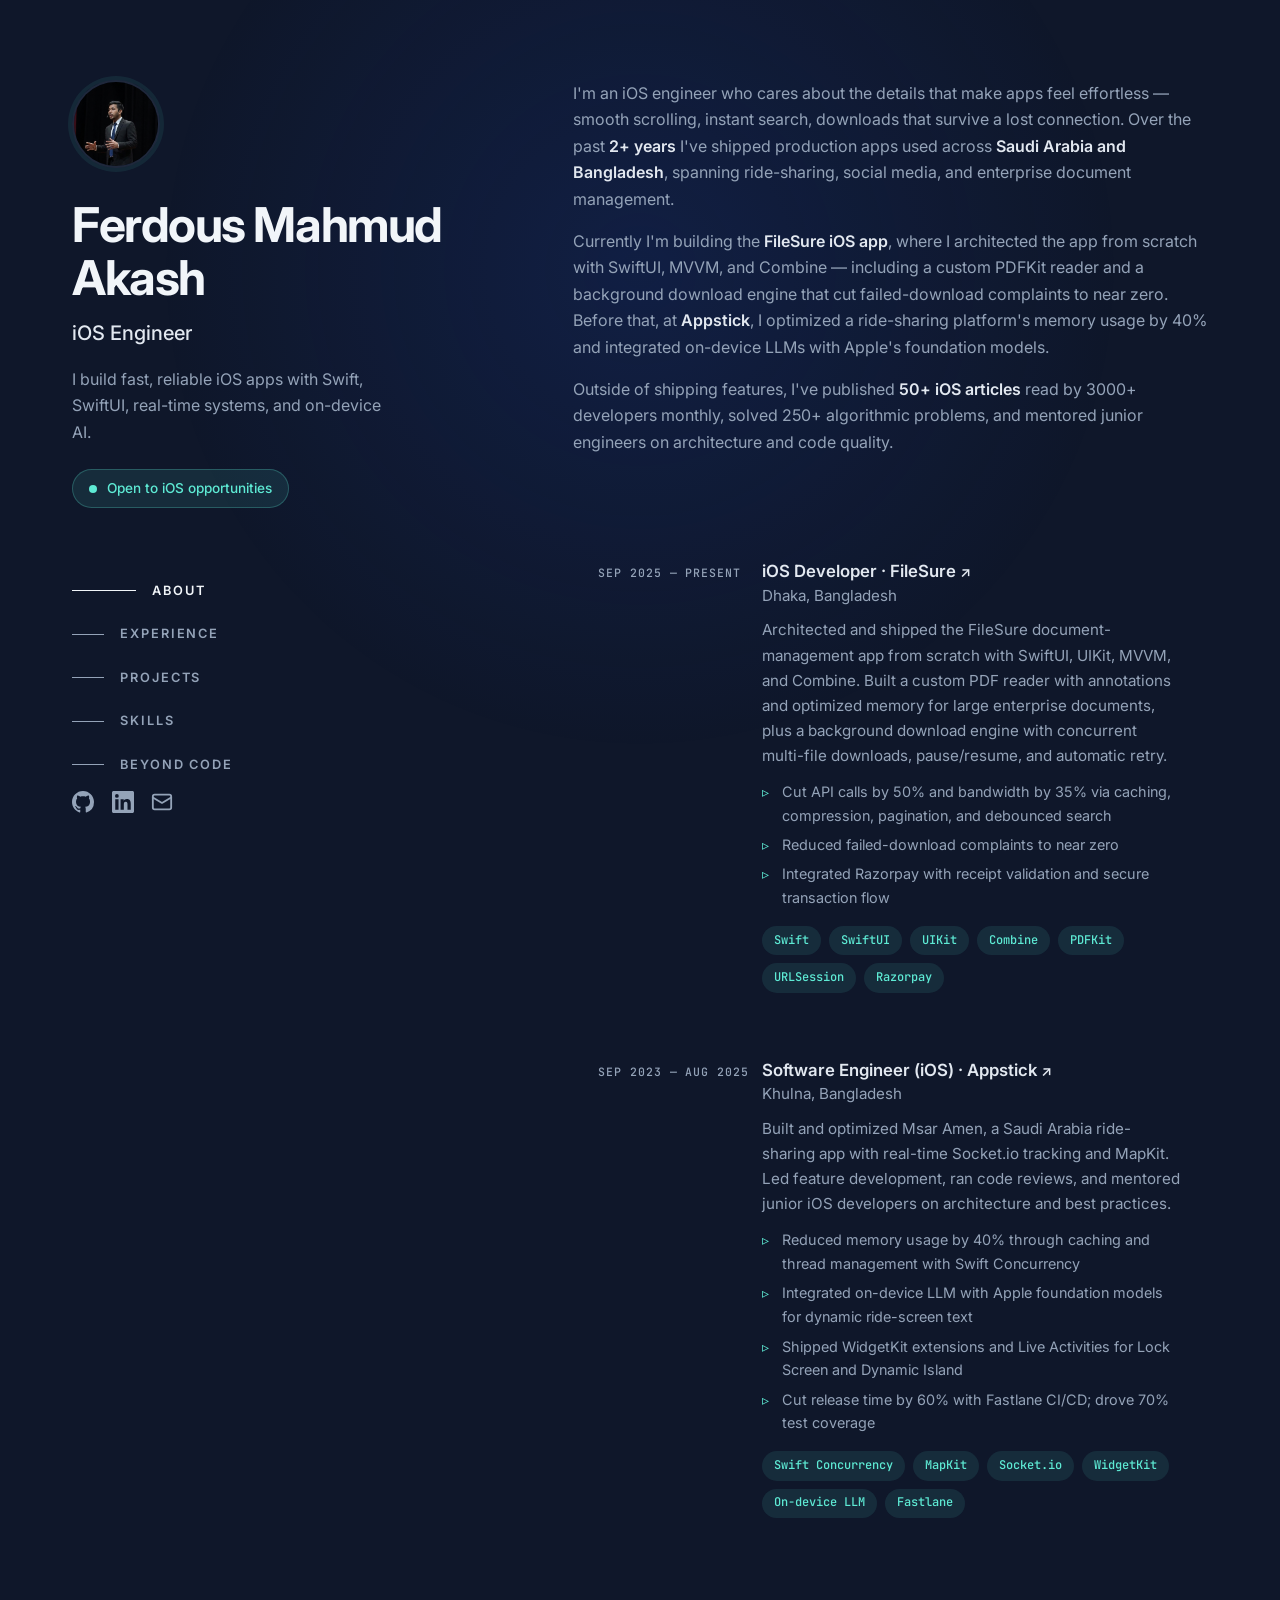
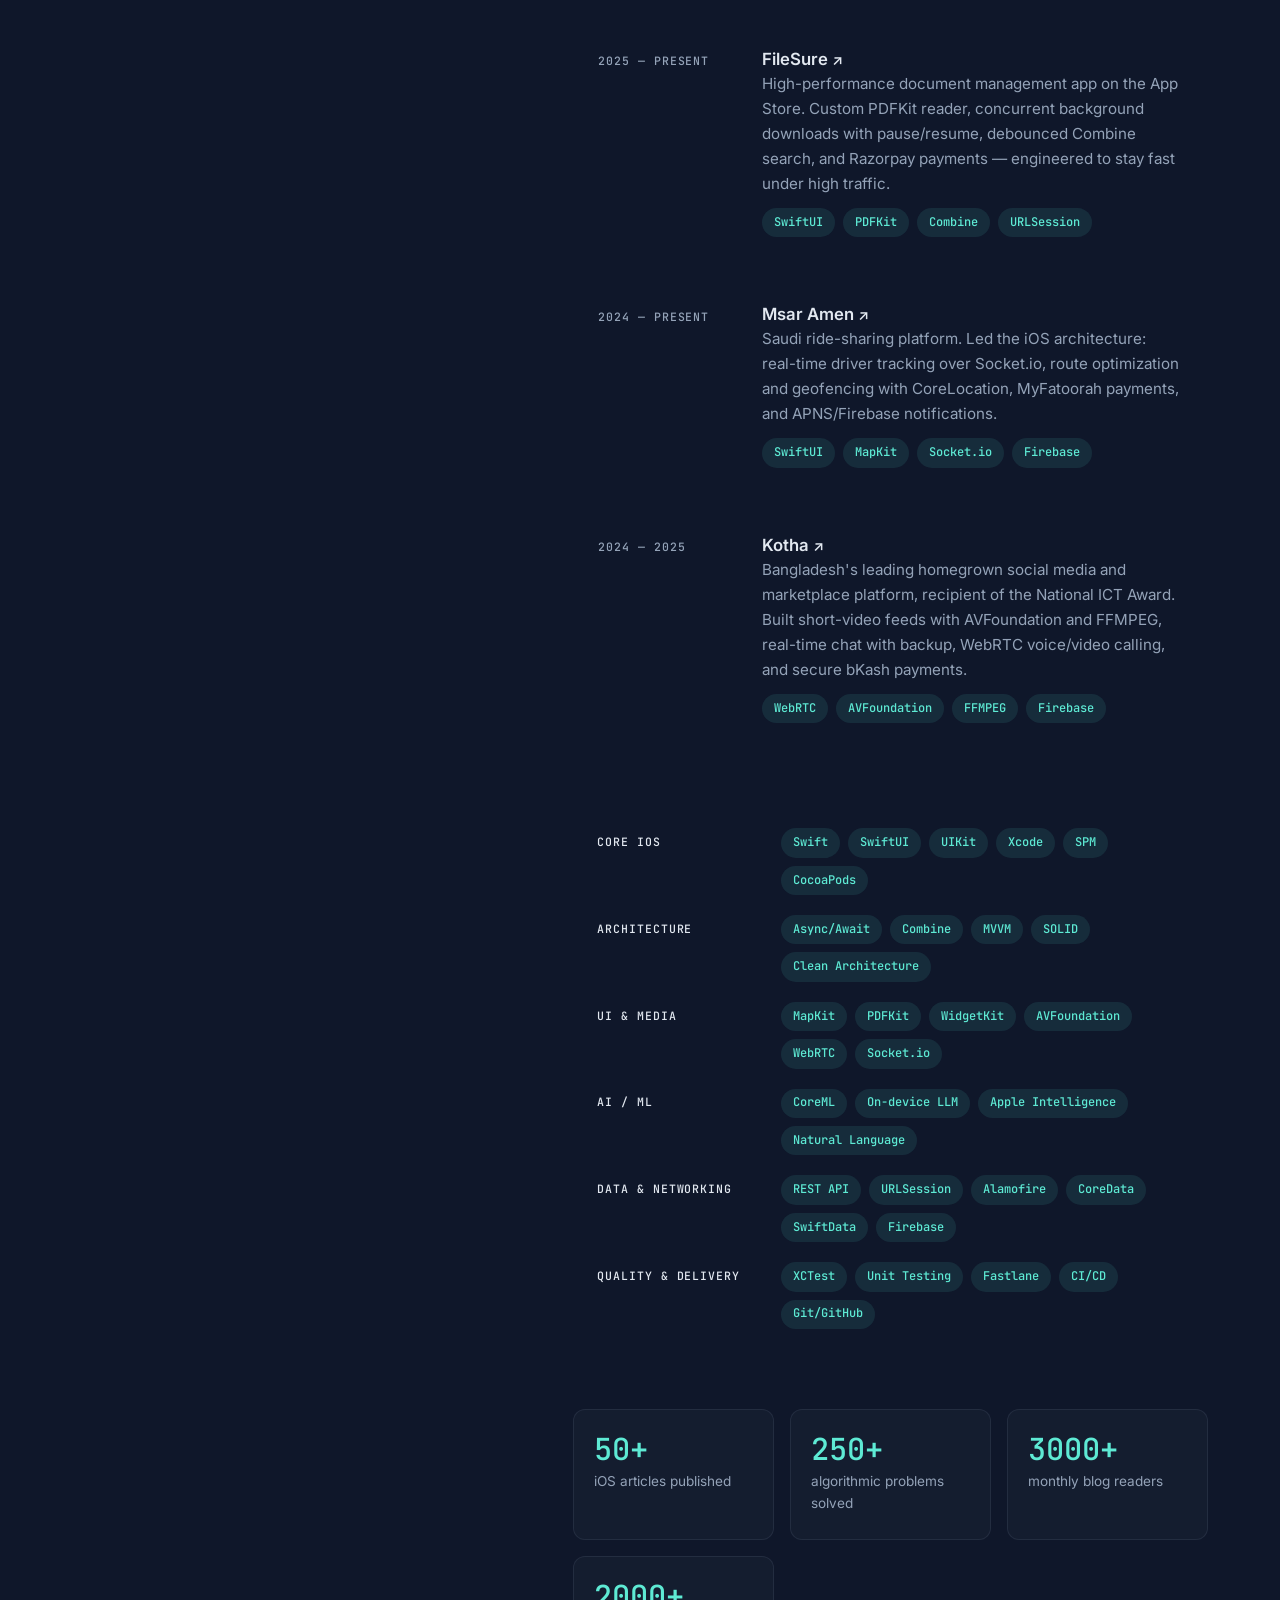
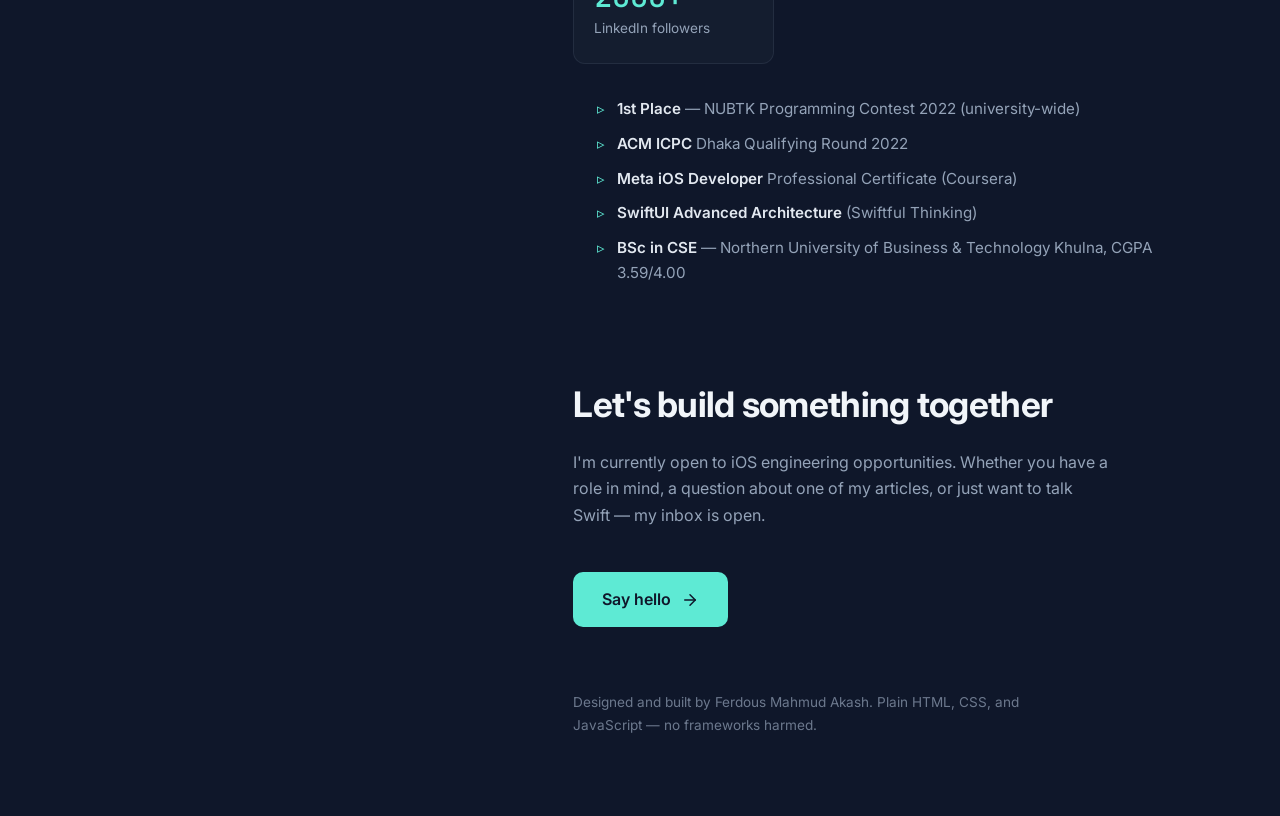
==== commit d4635521: "fix: removed resume" ====
--- a/portfolio/index.html
+++ b/portfolio/index.html
@@ -87,10 +87,6 @@
                         </a>
                     </li>
                 </ul>
-                <a href="resume.pdf" target="_blank" rel="noopener noreferrer" class="resume-link">
-                    View Résumé
-                    <svg viewBox="0 0 24 24" fill="none" stroke="currentColor" stroke-width="2" stroke-linecap="round" stroke-linejoin="round" aria-hidden="true"><path d="M7 17 17 7"/><path d="M7 7h10v10"/></svg>
-                </a>
             </div>
         </header>
 
@@ -145,7 +141,6 @@
                         </a>
                     </li>
                 </ol>
-                <a class="inline-link" href="resume.pdf" target="_blank" rel="noopener noreferrer">View full résumé <span class="ext-arrow" aria-hidden="true">↗</span></a>
             </section>
 
             <section id="projects" class="panel" aria-label="Projects">
--- a/portfolio/style.css
+++ b/portfolio/style.css
@@ -229,36 +229,6 @@
     height: 22px;
 }
 
-.resume-link {
-    display: inline-flex;
-    align-items: center;
-    gap: 0.5rem;
-    font-size: 0.9rem;
-    font-weight: 600;
-    color: var(--text-bright);
-    text-decoration: none;
-    padding: 0.6rem 1.2rem;
-    border: 1px solid var(--card-border);
-    border-radius: 8px;
-    transition: border-color 0.2s, color 0.2s, background 0.2s;
-}
-
-.resume-link svg {
-    width: 14px;
-    height: 14px;
-    transition: transform 0.2s;
-}
-
-.resume-link:hover {
-    color: var(--accent);
-    border-color: rgba(94, 234, 212, 0.4);
-    background: var(--accent-dim);
-}
-
-.resume-link:hover svg {
-    transform: translate(2px, -2px);
-}
-
 /* =====================
    CONTENT PANELS
    ===================== */
@@ -412,27 +382,6 @@
     background: var(--pill-bg);
     padding: 0.3rem 0.75rem;
     border-radius: 999px;
-}
-
-.inline-link {
-    display: inline-flex;
-    align-items: center;
-    gap: 0.4rem;
-    margin-top: 1.5rem;
-    margin-left: 1.5rem;
-    font-weight: 600;
-    font-size: 0.95rem;
-    color: var(--text-bright);
-    text-decoration: none;
-    transition: color 0.2s;
-}
-
-.inline-link:hover {
-    color: var(--accent);
-}
-
-.inline-link:hover .ext-arrow {
-    transform: translate(3px, -3px);
 }
 
 /* =====================
@@ -666,10 +615,6 @@
         padding: 0;
     }
 
-    .inline-link {
-        margin-left: 1rem;
-    }
-
     .identity h1 {
         font-size: 2rem;
     }
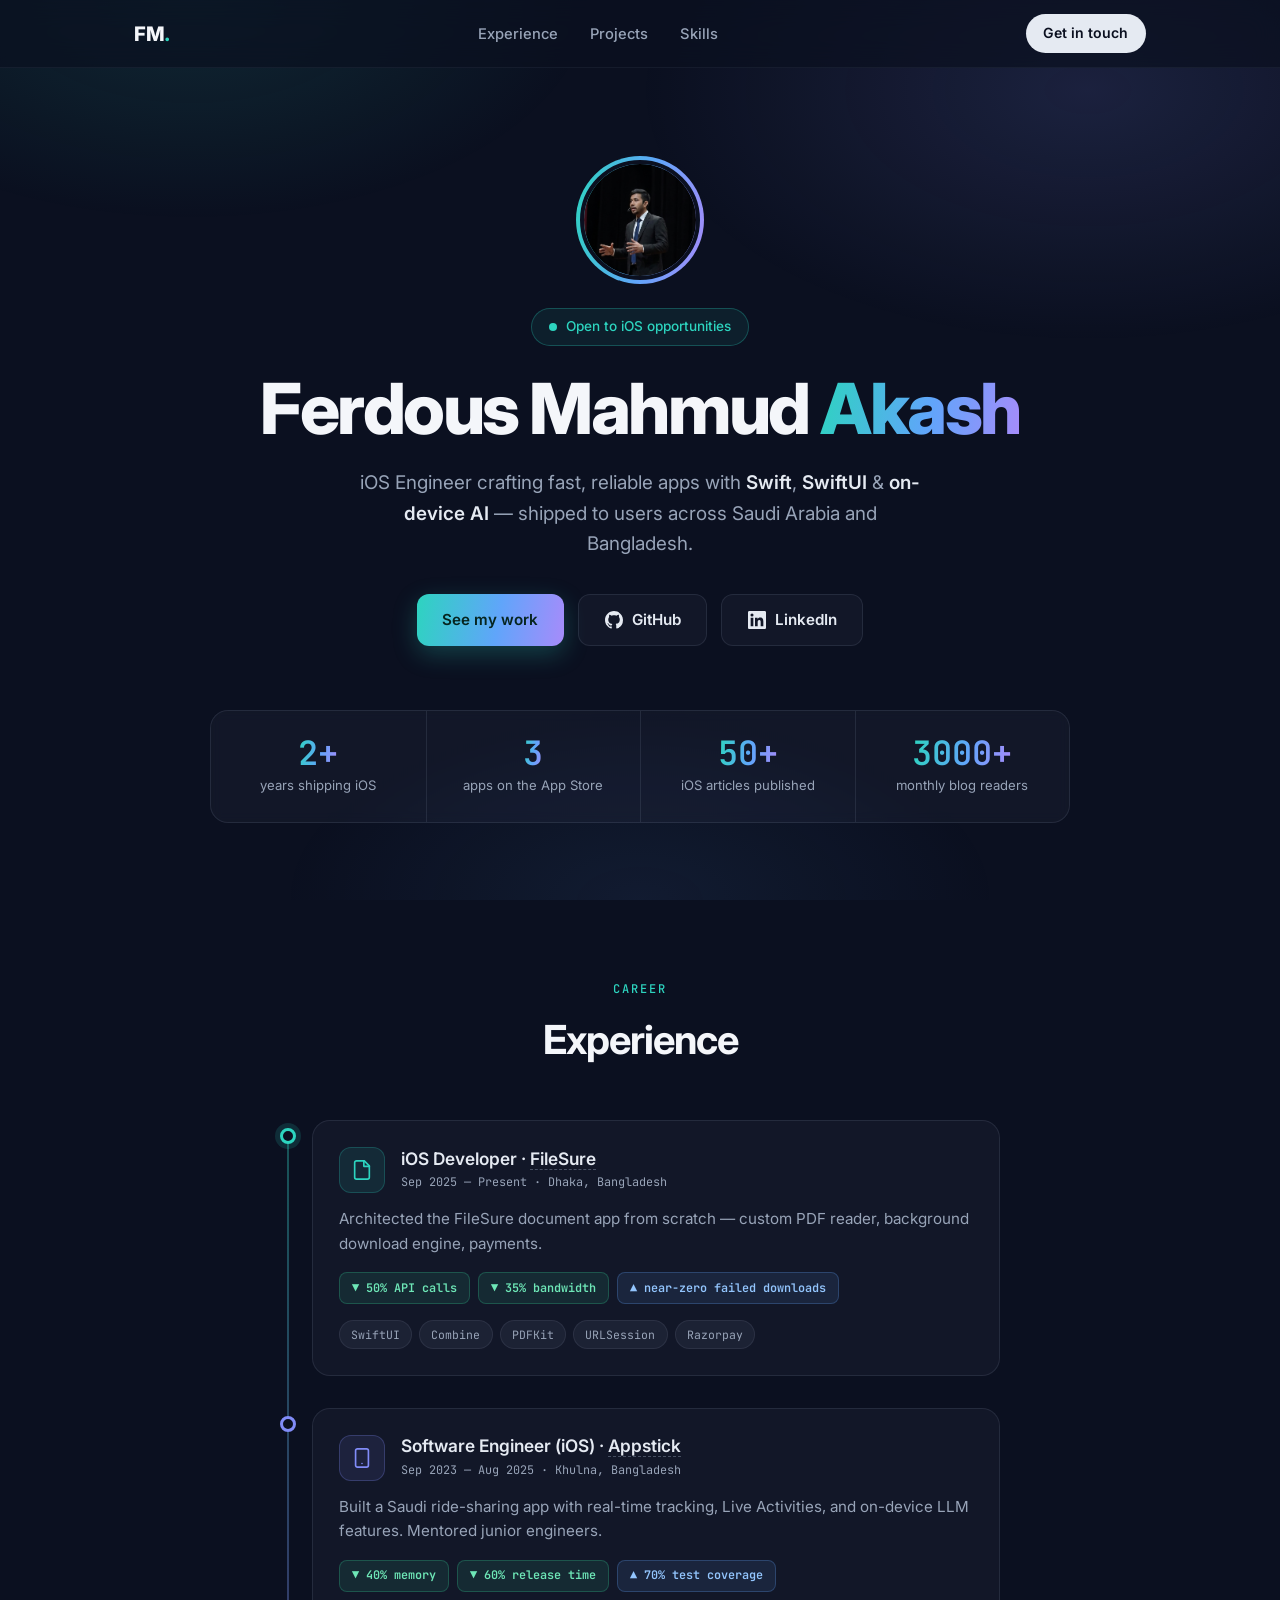
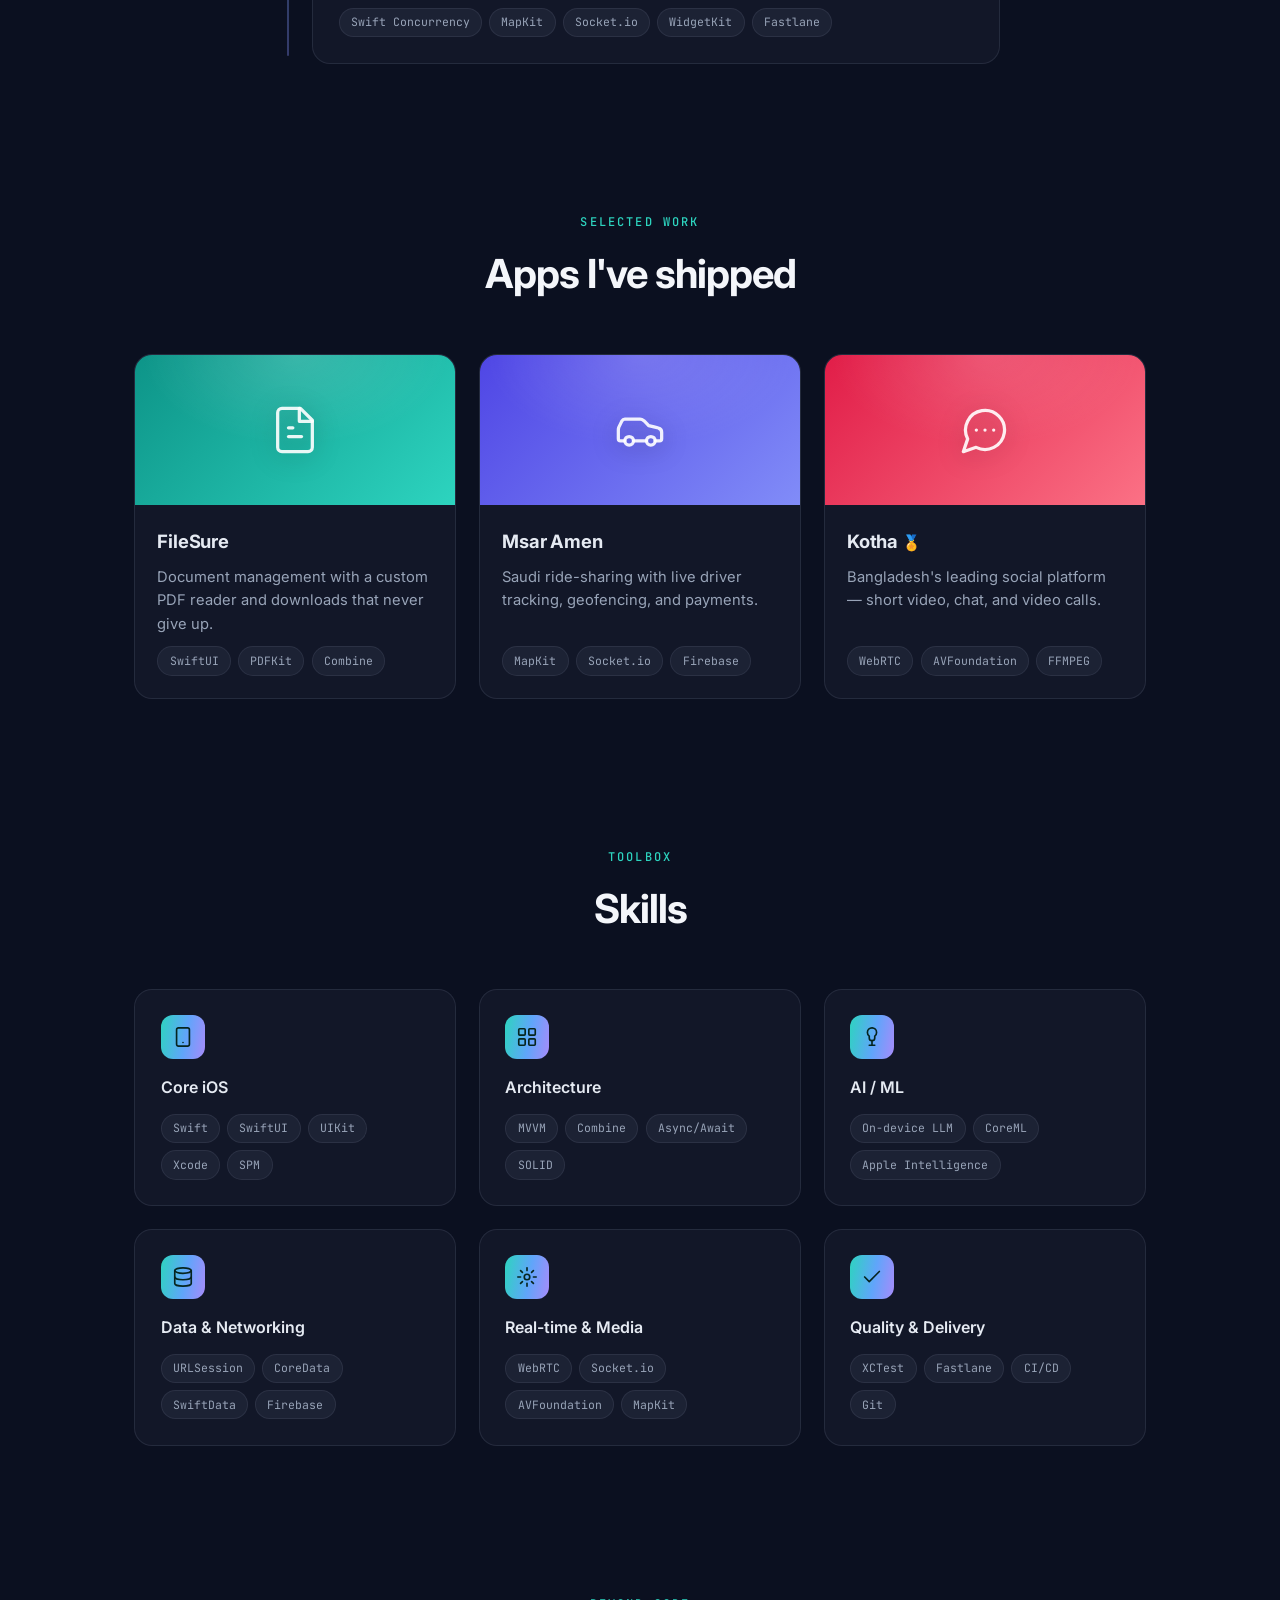
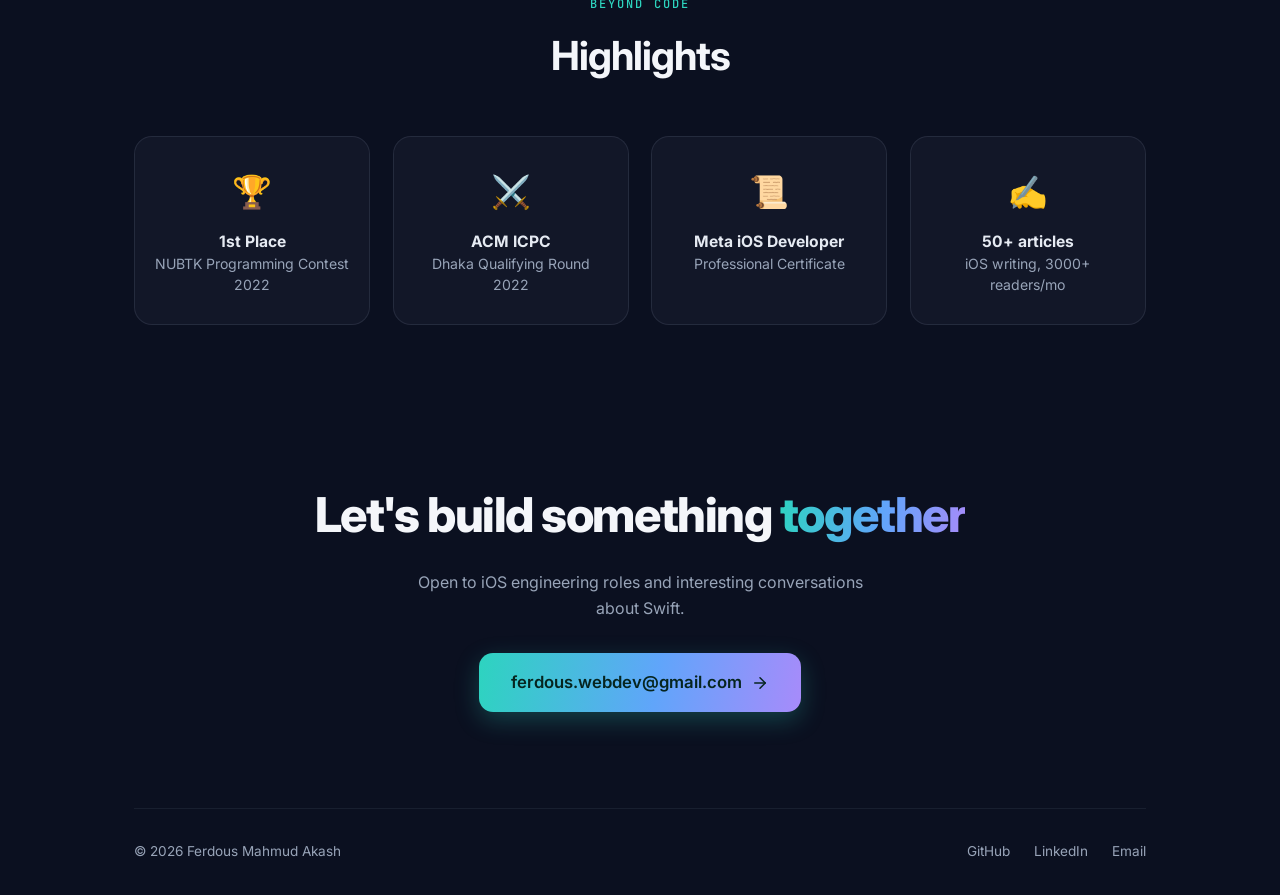
==== commit 5b758a52: "feat: portfolio redesign" ====
--- a/portfolio/index.html
+++ b/portfolio/index.html
@@ -7,7 +7,7 @@
     <meta name="description" content="iOS Engineer specialized in Swift, SwiftUI, on-device LLM, and scalable mobile architecture. Building high-performance products at FileSure, previously Appstick.">
     <meta name="keywords" content="Ferdous Mahmud Akash, iOS Developer, iOS Engineer, Swift, SwiftUI, UIKit, Apple Intelligence, CoreML, FileSure, Appstick">
     <meta name="author" content="Ferdous Mahmud Akash">
-    <meta name="theme-color" content="#0f172a">
+    <meta name="theme-color" content="#0b1020">
 
     <meta property="og:type" content="website">
     <meta property="og:url" content="https://ferdous-mahmud.github.io/">
@@ -37,227 +37,267 @@
     <link rel="stylesheet" href="style.css">
     <link rel="preconnect" href="https://fonts.googleapis.com">
     <link rel="preconnect" href="https://fonts.gstatic.com" crossorigin>
-    <link href="https://fonts.googleapis.com/css2?family=Inter:wght@400;500;600;700&family=JetBrains+Mono:wght@400;500&display=swap" rel="stylesheet">
+    <link href="https://fonts.googleapis.com/css2?family=Inter:wght@400;500;600;700;800&family=JetBrains+Mono:wght@400;500;600&display=swap" rel="stylesheet">
 </head>
 <body>
-    <div class="spotlight" aria-hidden="true"></div>
-
-    <div class="layout">
-
-        <!-- ============ LEFT / STICKY HEADER ============ -->
-        <header class="side">
-            <div>
-                <div class="identity">
-                    <img src="profile.jpg" alt="Ferdous Mahmud Akash" class="avatar">
-                    <h1><a href="/">Ferdous Mahmud Akash</a></h1>
-                    <h2>iOS Engineer</h2>
-                    <p class="tagline">I build fast, reliable iOS apps with Swift, SwiftUI, real-time systems, and on-device AI.</p>
-                    <div class="availability">
-                        <span class="pulse-dot" aria-hidden="true"></span>
-                        Open to iOS opportunities
-                    </div>
-                </div>
-
-                <nav class="side-nav" aria-label="In-page navigation">
-                    <ul>
-                        <li><a class="nav-link active" href="#about"><span class="nav-indicator"></span><span class="nav-text">About</span></a></li>
-                        <li><a class="nav-link" href="#experience"><span class="nav-indicator"></span><span class="nav-text">Experience</span></a></li>
-                        <li><a class="nav-link" href="#projects"><span class="nav-indicator"></span><span class="nav-text">Projects</span></a></li>
-                        <li><a class="nav-link" href="#skills"><span class="nav-indicator"></span><span class="nav-text">Skills</span></a></li>
-                        <li><a class="nav-link" href="#more"><span class="nav-indicator"></span><span class="nav-text">Beyond Code</span></a></li>
-                    </ul>
-                </nav>
-            </div>
-
-            <div class="side-footer">
-                <ul class="socials" aria-label="Social links">
-                    <li>
-                        <a href="https://github.com/ferdous19" target="_blank" rel="noopener noreferrer" aria-label="GitHub" title="GitHub">
-                            <svg viewBox="0 0 16 16" fill="currentColor" aria-hidden="true"><path d="M8 0C3.58 0 0 3.58 0 8c0 3.54 2.29 6.53 5.47 7.59.4.07.55-.17.55-.38 0-.19-.01-.82-.01-1.49-2.01.37-2.53-.49-2.69-.94-.09-.23-.48-.94-.82-1.13-.28-.15-.68-.52-.01-.53.63-.01 1.08.58 1.23.82.72 1.21 1.87.87 2.33.66.07-.52.28-.87.51-1.07-1.78-.2-3.64-.89-3.64-3.95 0-.87.31-1.59.82-2.15-.08-.2-.36-1.02.08-2.12 0 0 .67-.21 2.2.82.64-.18 1.32-.27 2-.27s1.36.09 2 .27c1.53-1.04 2.2-.82 2.2-.82.44 1.1.16 1.92.08 2.12.51.56.82 1.27.82 2.15 0 3.07-1.87 3.75-3.65 3.95.29.25.54.73.54 1.48 0 1.07-.01 1.93-.01 2.2 0 .21.15.46.55.38A8.01 8.01 0 0 0 16 8c0-4.42-3.58-8-8-8z"/></svg>
-                        </a>
-                    </li>
-                    <li>
-                        <a href="https://www.linkedin.com/in/ferdous19" target="_blank" rel="noopener noreferrer" aria-label="LinkedIn" title="LinkedIn">
-                            <svg viewBox="0 0 24 24" fill="currentColor" aria-hidden="true"><path d="M20.45 20.45h-3.55v-5.57c0-1.33-.03-3.04-1.85-3.04-1.86 0-2.14 1.45-2.14 2.94v5.67H9.35V9h3.41v1.56h.05c.48-.9 1.64-1.85 3.37-1.85 3.6 0 4.27 2.37 4.27 5.46v6.28zM5.34 7.43a2.06 2.06 0 1 1 0-4.12 2.06 2.06 0 0 1 0 4.12zM7.12 20.45H3.56V9h3.56v11.45zM22.22 0H1.77C.79 0 0 .77 0 1.72v20.55C0 23.23.79 24 1.77 24h20.45c.98 0 1.78-.77 1.78-1.73V1.72C24 .77 23.2 0 22.22 0z"/></svg>
-                        </a>
-                    </li>
-                    <li>
-                        <a href="mailto:ferdous.webdev@gmail.com" aria-label="Email" title="Email">
-                            <svg viewBox="0 0 24 24" fill="none" stroke="currentColor" stroke-width="2" stroke-linecap="round" stroke-linejoin="round" aria-hidden="true"><rect x="2" y="4" width="20" height="16" rx="2"/><path d="m2 7 10 6 10-6"/></svg>
-                        </a>
-                    </li>
-                </ul>
+    <div class="bg-glow" aria-hidden="true"></div>
+
+    <!-- ============ NAV ============ -->
+    <nav class="nav">
+        <div class="nav-inner">
+            <a class="nav-logo" href="#top" aria-label="Home">FM<span>.</span></a>
+            <ul class="nav-links">
+                <li><a href="#experience">Experience</a></li>
+                <li><a href="#projects">Projects</a></li>
+                <li><a href="#skills">Skills</a></li>
+            </ul>
+            <a class="nav-cta" href="mailto:ferdous.webdev@gmail.com">Get in touch</a>
+        </div>
+    </nav>
+
+    <main id="top">
+
+        <!-- ============ HERO ============ -->
+        <header class="hero">
+            <div class="avatar-ring">
+                <img src="profile.jpg" alt="Ferdous Mahmud Akash" class="avatar">
+            </div>
+            <div class="availability">
+                <span class="pulse-dot" aria-hidden="true"></span>
+                Open to iOS opportunities
+            </div>
+            <h1>Ferdous Mahmud <span class="grad">Akash</span></h1>
+            <p class="hero-sub">iOS Engineer crafting fast, reliable apps with <strong>Swift</strong>, <strong>SwiftUI</strong> &amp; <strong>on-device AI</strong> — shipped to users across Saudi Arabia and Bangladesh.</p>
+            <div class="hero-actions">
+                <a class="btn btn-solid" href="#projects">See my work</a>
+                <a class="btn btn-ghost" href="https://github.com/ferdous19" target="_blank" rel="noopener noreferrer">
+                    <svg viewBox="0 0 16 16" fill="currentColor" aria-hidden="true"><path d="M8 0C3.58 0 0 3.58 0 8c0 3.54 2.29 6.53 5.47 7.59.4.07.55-.17.55-.38 0-.19-.01-.82-.01-1.49-2.01.37-2.53-.49-2.69-.94-.09-.23-.48-.94-.82-1.13-.28-.15-.68-.52-.01-.53.63-.01 1.08.58 1.23.82.72 1.21 1.87.87 2.33.66.07-.52.28-.87.51-1.07-1.78-.2-3.64-.89-3.64-3.95 0-.87.31-1.59.82-2.15-.08-.2-.36-1.02.08-2.12 0 0 .67-.21 2.2.82.64-.18 1.32-.27 2-.27s1.36.09 2 .27c1.53-1.04 2.2-.82 2.2-.82.44 1.1.16 1.92.08 2.12.51.56.82 1.27.82 2.15 0 3.07-1.87 3.75-3.65 3.95.29.25.54.73.54 1.48 0 1.07-.01 1.93-.01 2.2 0 .21.15.46.55.38A8.01 8.01 0 0 0 16 8c0-4.42-3.58-8-8-8z"/></svg>
+                    GitHub
+                </a>
+                <a class="btn btn-ghost" href="https://www.linkedin.com/in/ferdous19" target="_blank" rel="noopener noreferrer">
+                    <svg viewBox="0 0 24 24" fill="currentColor" aria-hidden="true"><path d="M20.45 20.45h-3.55v-5.57c0-1.33-.03-3.04-1.85-3.04-1.86 0-2.14 1.45-2.14 2.94v5.67H9.35V9h3.41v1.56h.05c.48-.9 1.64-1.85 3.37-1.85 3.6 0 4.27 2.37 4.27 5.46v6.28zM5.34 7.43a2.06 2.06 0 1 1 0-4.12 2.06 2.06 0 0 1 0 4.12zM7.12 20.45H3.56V9h3.56v11.45zM22.22 0H1.77C.79 0 0 .77 0 1.72v20.55C0 23.23.79 24 1.77 24h20.45c.98 0 1.78-.77 1.78-1.73V1.72C24 .77 23.2 0 22.22 0z"/></svg>
+                    LinkedIn
+                </a>
+            </div>
+
+            <div class="stats-band">
+                <div class="stat">
+                    <span class="stat-number">2+</span>
+                    <span class="stat-label">years shipping iOS</span>
+                </div>
+                <div class="stat">
+                    <span class="stat-number">3</span>
+                    <span class="stat-label">apps on the App Store</span>
+                </div>
+                <div class="stat">
+                    <span class="stat-number">50+</span>
+                    <span class="stat-label">iOS articles published</span>
+                </div>
+                <div class="stat">
+                    <span class="stat-number">3000+</span>
+                    <span class="stat-label">monthly blog readers</span>
+                </div>
             </div>
         </header>
 
-        <!-- ============ RIGHT / SCROLLING CONTENT ============ -->
-        <main class="content">
-
-            <section id="about" class="panel" aria-label="About me">
-                <h3 class="mobile-heading">About</h3>
-                <p>I'm an iOS engineer who cares about the details that make apps feel effortless — smooth scrolling, instant search, downloads that survive a lost connection. Over the past <strong>2+ years</strong> I've shipped production apps used across <strong>Saudi Arabia and Bangladesh</strong>, spanning ride-sharing, social media, and enterprise document management.</p>
-                <p>Currently I'm building the <a href="https://apps.apple.com/in/app/filesure/id6759514259" target="_blank" rel="noopener noreferrer">FileSure iOS app</a>, where I architected the app from scratch with SwiftUI, MVVM, and Combine — including a custom PDFKit reader and a background download engine that cut failed-download complaints to near zero. Before that, at <a href="https://appstick.com.bd/" target="_blank" rel="noopener noreferrer">Appstick</a>, I optimized a ride-sharing platform's memory usage by 40% and integrated on-device LLMs with Apple's foundation models.</p>
-                <p>Outside of shipping features, I've published <strong>50+ iOS articles</strong> read by 3000+ developers monthly, solved 250+ algorithmic problems, and mentored junior engineers on architecture and code quality.</p>
-            </section>
-
-            <section id="experience" class="panel" aria-label="Work experience">
-                <h3 class="mobile-heading">Experience</h3>
-                <ol class="card-list">
-                    <li>
-                        <a class="card" href="https://www.filesure.in/" target="_blank" rel="noopener noreferrer">
-                            <span class="card-when">Sep 2025 — Present</span>
-                            <div class="card-body">
-                                <h4>iOS Developer · FileSure <span class="ext-arrow" aria-hidden="true">↗</span></h4>
-                                <p class="card-loc">Dhaka, Bangladesh</p>
-                                <p>Architected and shipped the FileSure document-management app from scratch with SwiftUI, UIKit, MVVM, and Combine. Built a custom PDF reader with annotations and optimized memory for large enterprise documents, plus a background download engine with concurrent multi-file downloads, pause/resume, and automatic retry.</p>
-                                <ul class="highlights">
-                                    <li>Cut API calls by 50% and bandwidth by 35% via caching, compression, pagination, and debounced search</li>
-                                    <li>Reduced failed-download complaints to near zero</li>
-                                    <li>Integrated Razorpay with receipt validation and secure transaction flow</li>
-                                </ul>
-                                <ul class="pill-list" aria-label="Technologies used">
-                                    <li>Swift</li><li>SwiftUI</li><li>UIKit</li><li>Combine</li><li>PDFKit</li><li>URLSession</li><li>Razorpay</li>
-                                </ul>
+        <!-- ============ EXPERIENCE ============ -->
+        <section id="experience" class="section">
+            <div class="section-head">
+                <span class="section-kicker">Career</span>
+                <h2>Experience</h2>
+            </div>
+
+            <div class="timeline">
+                <article class="tl-item">
+                    <div class="tl-marker current" aria-hidden="true"></div>
+                    <div class="tl-card">
+                        <div class="tl-top">
+                            <div class="tl-logo" aria-hidden="true">
+                                <svg viewBox="0 0 24 24" fill="none" stroke="currentColor" stroke-width="1.8" stroke-linecap="round" stroke-linejoin="round"><path d="M14.5 2H6a2 2 0 0 0-2 2v16a2 2 0 0 0 2 2h12a2 2 0 0 0 2-2V7.5L14.5 2z"/><polyline points="14 2 14 8 20 8"/></svg>
                             </div>
-                        </a>
-                    </li>
-                    <li>
-                        <a class="card" href="https://appstick.com.bd/" target="_blank" rel="noopener noreferrer">
-                            <span class="card-when">Sep 2023 — Aug 2025</span>
-                            <div class="card-body">
-                                <h4>Software Engineer (iOS) · Appstick <span class="ext-arrow" aria-hidden="true">↗</span></h4>
-                                <p class="card-loc">Khulna, Bangladesh</p>
-                                <p>Built and optimized Msar Amen, a Saudi Arabia ride-sharing app with real-time Socket.io tracking and MapKit. Led feature development, ran code reviews, and mentored junior iOS developers on architecture and best practices.</p>
-                                <ul class="highlights">
-                                    <li>Reduced memory usage by 40% through caching and thread management with Swift Concurrency</li>
-                                    <li>Integrated on-device LLM with Apple foundation models for dynamic ride-screen text</li>
-                                    <li>Shipped WidgetKit extensions and Live Activities for Lock Screen and Dynamic Island</li>
-                                    <li>Cut release time by 60% with Fastlane CI/CD; drove 70% test coverage</li>
-                                </ul>
-                                <ul class="pill-list" aria-label="Technologies used">
-                                    <li>Swift Concurrency</li><li>MapKit</li><li>Socket.io</li><li>WidgetKit</li><li>On-device LLM</li><li>Fastlane</li>
-                                </ul>
+                            <div>
+                                <h3>iOS Developer · <a href="https://www.filesure.in/" target="_blank" rel="noopener noreferrer">FileSure</a></h3>
+                                <p class="tl-meta">Sep 2025 — Present · Dhaka, Bangladesh</p>
                             </div>
-                        </a>
-                    </li>
-                </ol>
-            </section>
-
-            <section id="projects" class="panel" aria-label="Projects">
-                <h3 class="mobile-heading">Projects</h3>
-                <ol class="card-list">
-                    <li>
-                        <a class="card" href="https://apps.apple.com/in/app/filesure/id6759514259" target="_blank" rel="noopener noreferrer">
-                            <span class="card-when">2025 — Present</span>
-                            <div class="card-body">
-                                <h4>FileSure <span class="ext-arrow" aria-hidden="true">↗</span></h4>
-                                <p>High-performance document management app on the App Store. Custom PDFKit reader, concurrent background downloads with pause/resume, debounced Combine search, and Razorpay payments — engineered to stay fast under high traffic.</p>
-                                <ul class="pill-list" aria-label="Technologies used">
-                                    <li>SwiftUI</li><li>PDFKit</li><li>Combine</li><li>URLSession</li>
-                                </ul>
+                        </div>
+                        <p class="tl-desc">Architected the FileSure document app from scratch — custom PDF reader, background download engine, payments.</p>
+                        <div class="metric-chips">
+                            <span class="chip chip-down">▼ 50% API calls</span>
+                            <span class="chip chip-down">▼ 35% bandwidth</span>
+                            <span class="chip chip-up">▲ near-zero failed downloads</span>
+                        </div>
+                        <ul class="pill-list"><li>SwiftUI</li><li>Combine</li><li>PDFKit</li><li>URLSession</li><li>Razorpay</li></ul>
+                    </div>
+                </article>
+
+                <article class="tl-item">
+                    <div class="tl-marker" aria-hidden="true"></div>
+                    <div class="tl-card">
+                        <div class="tl-top">
+                            <div class="tl-logo" aria-hidden="true">
+                                <svg viewBox="0 0 24 24" fill="none" stroke="currentColor" stroke-width="1.8" stroke-linecap="round" stroke-linejoin="round"><rect x="5" y="2" width="14" height="20" rx="2"/><path d="M12 18h.01"/></svg>
                             </div>
-                        </a>
-                    </li>
-                    <li>
-                        <a class="card" href="https://apps.apple.com/sa/app/msar-%D9%85%D8%B3%D8%A7%D8%B1/id1639771181" target="_blank" rel="noopener noreferrer">
-                            <span class="card-when">2024 — Present</span>
-                            <div class="card-body">
-                                <h4>Msar Amen <span class="ext-arrow" aria-hidden="true">↗</span></h4>
-                                <p>Saudi ride-sharing platform. Led the iOS architecture: real-time driver tracking over Socket.io, route optimization and geofencing with CoreLocation, MyFatoorah payments, and APNS/Firebase notifications.</p>
-                                <ul class="pill-list" aria-label="Technologies used">
-                                    <li>SwiftUI</li><li>MapKit</li><li>Socket.io</li><li>Firebase</li>
-                                </ul>
+                            <div>
+                                <h3>Software Engineer (iOS) · <a href="https://appstick.com.bd/" target="_blank" rel="noopener noreferrer">Appstick</a></h3>
+                                <p class="tl-meta">Sep 2023 — Aug 2025 · Khulna, Bangladesh</p>
                             </div>
-                        </a>
-                    </li>
-                    <li>
-                        <a class="card" href="https://apps.apple.com/us/app/kotha/id1188060798" target="_blank" rel="noopener noreferrer">
-                            <span class="card-when">2024 — 2025</span>
-                            <div class="card-body">
-                                <h4>Kotha <span class="ext-arrow" aria-hidden="true">↗</span></h4>
-                                <p>Bangladesh's leading homegrown social media and marketplace platform, recipient of the National ICT Award. Built short-video feeds with AVFoundation and FFMPEG, real-time chat with backup, WebRTC voice/video calling, and secure bKash payments.</p>
-                                <ul class="pill-list" aria-label="Technologies used">
-                                    <li>WebRTC</li><li>AVFoundation</li><li>FFMPEG</li><li>Firebase</li>
-                                </ul>
-                            </div>
-                        </a>
-                    </li>
-                </ol>
-            </section>
-
-            <section id="skills" class="panel" aria-label="Skills">
-                <h3 class="mobile-heading">Skills</h3>
-                <dl class="skills-list">
-                    <div class="skill-row">
-                        <dt>Core iOS</dt>
-                        <dd><ul class="pill-list"><li>Swift</li><li>SwiftUI</li><li>UIKit</li><li>Xcode</li><li>SPM</li><li>CocoaPods</li></ul></dd>
-                    </div>
-                    <div class="skill-row">
-                        <dt>Architecture</dt>
-                        <dd><ul class="pill-list"><li>Async/Await</li><li>Combine</li><li>MVVM</li><li>SOLID</li><li>Clean Architecture</li></ul></dd>
-                    </div>
-                    <div class="skill-row">
-                        <dt>UI &amp; Media</dt>
-                        <dd><ul class="pill-list"><li>MapKit</li><li>PDFKit</li><li>WidgetKit</li><li>AVFoundation</li><li>WebRTC</li><li>Socket.io</li></ul></dd>
-                    </div>
-                    <div class="skill-row">
-                        <dt>AI / ML</dt>
-                        <dd><ul class="pill-list"><li>CoreML</li><li>On-device LLM</li><li>Apple Intelligence</li><li>Natural Language</li></ul></dd>
-                    </div>
-                    <div class="skill-row">
-                        <dt>Data &amp; Networking</dt>
-                        <dd><ul class="pill-list"><li>REST API</li><li>URLSession</li><li>Alamofire</li><li>CoreData</li><li>SwiftData</li><li>Firebase</li></ul></dd>
-                    </div>
-                    <div class="skill-row">
-                        <dt>Quality &amp; Delivery</dt>
-                        <dd><ul class="pill-list"><li>XCTest</li><li>Unit Testing</li><li>Fastlane</li><li>CI/CD</li><li>Git/GitHub</li></ul></dd>
-                    </div>
-                </dl>
-            </section>
-
-            <section id="more" class="panel" aria-label="Beyond code">
-                <h3 class="mobile-heading">Beyond Code</h3>
-                <div class="stats-grid">
-                    <div class="stat">
-                        <span class="stat-number" data-count="50">50+</span>
-                        <span class="stat-label">iOS articles published</span>
-                    </div>
-                    <div class="stat">
-                        <span class="stat-number" data-count="250">250+</span>
-                        <span class="stat-label">algorithmic problems solved</span>
-                    </div>
-                    <div class="stat">
-                        <span class="stat-number" data-count="3000">3000+</span>
-                        <span class="stat-label">monthly blog readers</span>
-                    </div>
-                    <div class="stat">
-                        <span class="stat-number" data-count="2000">2000+</span>
-                        <span class="stat-label">LinkedIn followers</span>
-                    </div>
-                </div>
-                <ul class="achievement-list">
-                    <li><strong>1st Place</strong> — NUBTK Programming Contest 2022 (university-wide)</li>
-                    <li><strong>ACM ICPC</strong> Dhaka Qualifying Round 2022</li>
-                    <li><strong>Meta iOS Developer</strong> Professional Certificate (Coursera)</li>
-                    <li><strong>SwiftUI Advanced Architecture</strong> (Swiftful Thinking)</li>
-                    <li><strong>BSc in CSE</strong> — Northern University of Business &amp; Technology Khulna, CGPA 3.59/4.00</li>
-                </ul>
-            </section>
-
-            <section id="contact" class="panel contact-panel" aria-label="Contact">
-                <h3 class="contact-heading">Let's build something together</h3>
-                <p>I'm currently open to iOS engineering opportunities. Whether you have a role in mind, a question about one of my articles, or just want to talk Swift — my inbox is open.</p>
-                <a class="contact-cta" href="mailto:ferdous.webdev@gmail.com">
-                    Say hello
-                    <svg viewBox="0 0 24 24" fill="none" stroke="currentColor" stroke-width="2" stroke-linecap="round" stroke-linejoin="round" aria-hidden="true"><path d="M5 12h14"/><path d="m12 5 7 7-7 7"/></svg>
-                </a>
-            </section>
-
-            <footer class="footer">
-                <p>Designed and built by Ferdous Mahmud Akash. Plain HTML, CSS, and JavaScript — no frameworks harmed.</p>
-            </footer>
-        </main>
-    </div>
+                        </div>
+                        <p class="tl-desc">Built a Saudi ride-sharing app with real-time tracking, Live Activities, and on-device LLM features. Mentored junior engineers.</p>
+                        <div class="metric-chips">
+                            <span class="chip chip-down">▼ 40% memory</span>
+                            <span class="chip chip-down">▼ 60% release time</span>
+                            <span class="chip chip-up">▲ 70% test coverage</span>
+                        </div>
+                        <ul class="pill-list"><li>Swift Concurrency</li><li>MapKit</li><li>Socket.io</li><li>WidgetKit</li><li>Fastlane</li></ul>
+                    </div>
+                </article>
+            </div>
+        </section>
+
+        <!-- ============ PROJECTS ============ -->
+        <section id="projects" class="section">
+            <div class="section-head">
+                <span class="section-kicker">Selected work</span>
+                <h2>Apps I've shipped</h2>
+            </div>
+
+            <div class="project-grid">
+                <a class="project-card" href="https://apps.apple.com/in/app/filesure/id6759514259" target="_blank" rel="noopener noreferrer">
+                    <div class="project-visual visual-teal" aria-hidden="true">
+                        <svg viewBox="0 0 24 24" fill="none" stroke="currentColor" stroke-width="1.5" stroke-linecap="round" stroke-linejoin="round"><path d="M14.5 2H6a2 2 0 0 0-2 2v16a2 2 0 0 0 2 2h12a2 2 0 0 0 2-2V7.5L14.5 2z"/><polyline points="14 2 14 8 20 8"/><path d="M9 15h6"/><path d="M9 11h2"/></svg>
+                        <span class="store-tag">App Store ↗</span>
+                    </div>
+                    <div class="project-body">
+                        <h3>FileSure</h3>
+                        <p>Document management with a custom PDF reader and downloads that never give up.</p>
+                        <ul class="pill-list"><li>SwiftUI</li><li>PDFKit</li><li>Combine</li></ul>
+                    </div>
+                </a>
+
+                <a class="project-card" href="https://apps.apple.com/sa/app/msar-%D9%85%D8%B3%D8%A7%D8%B1/id1639771181" target="_blank" rel="noopener noreferrer">
+                    <div class="project-visual visual-violet" aria-hidden="true">
+                        <svg viewBox="0 0 24 24" fill="none" stroke="currentColor" stroke-width="1.5" stroke-linecap="round" stroke-linejoin="round"><path d="M19 17h2c.6 0 1-.4 1-1v-3c0-.9-.7-1.7-1.5-1.9C18.7 10.6 16 10 16 10s-1.3-1.4-2.2-2.3c-.5-.4-1.1-.7-1.8-.7H5c-.6 0-1.1.4-1.4.9l-1.4 2.9A3.7 3.7 0 0 0 2 12v4c0 .6.4 1 1 1h2"/><circle cx="7" cy="17" r="2"/><path d="M9 17h6"/><circle cx="17" cy="17" r="2"/></svg>
+                        <span class="store-tag">App Store ↗</span>
+                    </div>
+                    <div class="project-body">
+                        <h3>Msar Amen</h3>
+                        <p>Saudi ride-sharing with live driver tracking, geofencing, and payments.</p>
+                        <ul class="pill-list"><li>MapKit</li><li>Socket.io</li><li>Firebase</li></ul>
+                    </div>
+                </a>
+
+                <a class="project-card" href="https://apps.apple.com/us/app/kotha/id1188060798" target="_blank" rel="noopener noreferrer">
+                    <div class="project-visual visual-rose" aria-hidden="true">
+                        <svg viewBox="0 0 24 24" fill="none" stroke="currentColor" stroke-width="1.5" stroke-linecap="round" stroke-linejoin="round"><path d="M7.9 20A9 9 0 1 0 4 16.1L2 22z"/><path d="M8 12h.01"/><path d="M12 12h.01"/><path d="M16 12h.01"/></svg>
+                        <span class="store-tag">App Store ↗</span>
+                    </div>
+                    <div class="project-body">
+                        <h3>Kotha <span class="award" title="National ICT Award">🏅</span></h3>
+                        <p>Bangladesh's leading social platform — short video, chat, and video calls.</p>
+                        <ul class="pill-list"><li>WebRTC</li><li>AVFoundation</li><li>FFMPEG</li></ul>
+                    </div>
+                </a>
+            </div>
+        </section>
+
+        <!-- ============ SKILLS ============ -->
+        <section id="skills" class="section">
+            <div class="section-head">
+                <span class="section-kicker">Toolbox</span>
+                <h2>Skills</h2>
+            </div>
+
+            <div class="skills-grid">
+                <div class="skill-card">
+                    <div class="skill-icon" aria-hidden="true">
+                        <svg viewBox="0 0 24 24" fill="none" stroke="currentColor" stroke-width="1.8" stroke-linecap="round" stroke-linejoin="round"><rect x="5" y="2" width="14" height="20" rx="2"/><path d="M12 18h.01"/></svg>
+                    </div>
+                    <h3>Core iOS</h3>
+                    <ul class="pill-list"><li>Swift</li><li>SwiftUI</li><li>UIKit</li><li>Xcode</li><li>SPM</li></ul>
+                </div>
+                <div class="skill-card">
+                    <div class="skill-icon" aria-hidden="true">
+                        <svg viewBox="0 0 24 24" fill="none" stroke="currentColor" stroke-width="1.8" stroke-linecap="round" stroke-linejoin="round"><rect x="3" y="3" width="7" height="7" rx="1"/><rect x="14" y="3" width="7" height="7" rx="1"/><rect x="14" y="14" width="7" height="7" rx="1"/><rect x="3" y="14" width="7" height="7" rx="1"/></svg>
+                    </div>
+                    <h3>Architecture</h3>
+                    <ul class="pill-list"><li>MVVM</li><li>Combine</li><li>Async/Await</li><li>SOLID</li></ul>
+                </div>
+                <div class="skill-card">
+                    <div class="skill-icon" aria-hidden="true">
+                        <svg viewBox="0 0 24 24" fill="none" stroke="currentColor" stroke-width="1.8" stroke-linecap="round" stroke-linejoin="round"><path d="M12 2a5 5 0 0 0-5 5c0 1.7.8 3.2 2 4.1V13a3 3 0 0 0 6 0v-1.9c1.2-.9 2-2.4 2-4.1a5 5 0 0 0-5-5z"/><path d="M9 21h6"/><path d="M12 16v5"/></svg>
+                    </div>
+                    <h3>AI / ML</h3>
+                    <ul class="pill-list"><li>On-device LLM</li><li>CoreML</li><li>Apple Intelligence</li></ul>
+                </div>
+                <div class="skill-card">
+                    <div class="skill-icon" aria-hidden="true">
+                        <svg viewBox="0 0 24 24" fill="none" stroke="currentColor" stroke-width="1.8" stroke-linecap="round" stroke-linejoin="round"><ellipse cx="12" cy="5" rx="9" ry="3"/><path d="M3 5v14a9 3 0 0 0 18 0V5"/><path d="M3 12a9 3 0 0 0 18 0"/></svg>
+                    </div>
+                    <h3>Data &amp; Networking</h3>
+                    <ul class="pill-list"><li>URLSession</li><li>CoreData</li><li>SwiftData</li><li>Firebase</li></ul>
+                </div>
+                <div class="skill-card">
+                    <div class="skill-icon" aria-hidden="true">
+                        <svg viewBox="0 0 24 24" fill="none" stroke="currentColor" stroke-width="1.8" stroke-linecap="round" stroke-linejoin="round"><circle cx="12" cy="12" r="3"/><path d="M12 2v3"/><path d="M12 19v3"/><path d="m19 5-2 2"/><path d="m7 17-2 2"/><path d="M22 12h-3"/><path d="M5 12H2"/><path d="m19 19-2-2"/><path d="m7 7-2-2"/></svg>
+                    </div>
+                    <h3>Real-time &amp; Media</h3>
+                    <ul class="pill-list"><li>WebRTC</li><li>Socket.io</li><li>AVFoundation</li><li>MapKit</li></ul>
+                </div>
+                <div class="skill-card">
+                    <div class="skill-icon" aria-hidden="true">
+                        <svg viewBox="0 0 24 24" fill="none" stroke="currentColor" stroke-width="1.8" stroke-linecap="round" stroke-linejoin="round"><path d="M20 6 9 17l-5-5"/></svg>
+                    </div>
+                    <h3>Quality &amp; Delivery</h3>
+                    <ul class="pill-list"><li>XCTest</li><li>Fastlane</li><li>CI/CD</li><li>Git</li></ul>
+                </div>
+            </div>
+        </section>
+
+        <!-- ============ HIGHLIGHTS ============ -->
+        <section id="highlights" class="section">
+            <div class="section-head">
+                <span class="section-kicker">Beyond code</span>
+                <h2>Highlights</h2>
+            </div>
+            <div class="highlight-row">
+                <div class="highlight-card">
+                    <span class="highlight-emoji" aria-hidden="true">🏆</span>
+                    <p><strong>1st Place</strong><br>NUBTK Programming Contest 2022</p>
+                </div>
+                <div class="highlight-card">
+                    <span class="highlight-emoji" aria-hidden="true">⚔️</span>
+                    <p><strong>ACM ICPC</strong><br>Dhaka Qualifying Round 2022</p>
+                </div>
+                <div class="highlight-card">
+                    <span class="highlight-emoji" aria-hidden="true">📜</span>
+                    <p><strong>Meta iOS Developer</strong><br>Professional Certificate</p>
+                </div>
+                <div class="highlight-card">
+                    <span class="highlight-emoji" aria-hidden="true">✍️</span>
+                    <p><strong>50+ articles</strong><br>iOS writing, 3000+ readers/mo</p>
+                </div>
+            </div>
+        </section>
+
+        <!-- ============ CONTACT ============ -->
+        <section id="contact" class="contact">
+            <h2>Let's build something <span class="grad">together</span></h2>
+            <p>Open to iOS engineering roles and interesting conversations about Swift.</p>
+            <a class="btn btn-solid btn-lg" href="mailto:ferdous.webdev@gmail.com">
+                ferdous.webdev@gmail.com
+                <svg viewBox="0 0 24 24" fill="none" stroke="currentColor" stroke-width="2" stroke-linecap="round" stroke-linejoin="round" aria-hidden="true"><path d="M5 12h14"/><path d="m12 5 7 7-7 7"/></svg>
+            </a>
+        </section>
+
+        <footer class="footer">
+            <p>© 2026 Ferdous Mahmud Akash</p>
+            <ul class="footer-links">
+                <li><a href="https://github.com/ferdous19" target="_blank" rel="noopener noreferrer">GitHub</a></li>
+                <li><a href="https://www.linkedin.com/in/ferdous19" target="_blank" rel="noopener noreferrer">LinkedIn</a></li>
+                <li><a href="mailto:ferdous.webdev@gmail.com">Email</a></li>
+            </ul>
+        </footer>
+    </main>
 
     <script src="script.js"></script>
 </body>
--- a/portfolio/style.css
+++ b/portfolio/style.css
@@ -1,22 +1,24 @@
 /* =====================================================
    FERDOUS MAHMUD AKASH — PORTFOLIO
-   Dark, refined, content-first. Sticky sidebar layout.
+   Visual-first dark design: glass nav, gradient hero,
+   timeline, project cards, icon skill grid.
    ===================================================== */
 
 :root {
-    --bg: #0f172a;
-    --bg-translucent: rgba(15, 23, 42, 0.75);
-    --text: #94a3b8;
-    --text-bright: #e2e8f0;
-    --heading: #f1f5f9;
-    --accent: #5eead4;
-    --accent-dim: rgba(94, 234, 212, 0.1);
-    --card-hover-bg: rgba(148, 163, 184, 0.08);
-    --card-border: rgba(148, 163, 184, 0.12);
-    --pill-bg: rgba(94, 234, 212, 0.1);
-    --pill-text: #5eead4;
+    --bg: #0b1020;
+    --surface: rgba(148, 163, 184, 0.05);
+    --surface-strong: rgba(148, 163, 184, 0.09);
+    --border: rgba(148, 163, 184, 0.14);
+    --text: #98a4b8;
+    --text-bright: #e5eaf2;
+    --heading: #f4f6fa;
+    --teal: #2dd4bf;
+    --violet: #818cf8;
+    --rose: #fb7185;
+    --grad: linear-gradient(100deg, #2dd4bf, #60a5fa 55%, #a78bfa);
     --font-sans: 'Inter', -apple-system, BlinkMacSystemFont, 'Segoe UI', sans-serif;
     --font-mono: 'JetBrains Mono', 'SF Mono', monospace;
+    --radius: 18px;
 }
 
 * {
@@ -33,337 +35,466 @@
     font-family: var(--font-sans);
     background-color: var(--bg);
     color: var(--text);
-    line-height: 1.65;
-    font-size: 1rem;
+    line-height: 1.6;
     -webkit-font-smoothing: antialiased;
     overflow-x: hidden;
 }
 
 ::selection {
-    background: var(--accent);
+    background: var(--teal);
     color: var(--bg);
 }
 
-a {
-    color: inherit;
-}
-
-/* Cursor spotlight */
-.spotlight {
+img {
+    display: block;
+}
+
+/* Ambient background glows */
+.bg-glow {
     position: fixed;
     inset: 0;
+    z-index: 0;
     pointer-events: none;
-    z-index: 0;
-    background: radial-gradient(600px at var(--mx, 50%) var(--my, 30%), rgba(29, 78, 216, 0.15), transparent 80%);
-    transition: background 0.15s ease-out;
-}
-
-/* =====================
-   LAYOUT
-   ===================== */
-
-.layout {
+    background:
+        radial-gradient(45% 35% at 15% 0%, rgba(45, 212, 191, 0.12), transparent 70%),
+        radial-gradient(50% 40% at 85% 10%, rgba(129, 140, 248, 0.14), transparent 70%),
+        radial-gradient(40% 30% at 50% 100%, rgba(96, 165, 250, 0.08), transparent 70%);
+}
+
+main {
     position: relative;
     z-index: 1;
-    max-width: 1200px;
+    max-width: 1060px;
     margin: 0 auto;
-    padding: 0 2rem;
-    display: grid;
-    grid-template-columns: minmax(0, 5fr) minmax(0, 7fr);
-    gap: 3rem;
-}
-
-.side {
+    padding: 0 1.5rem;
+}
+
+.grad {
+    background: var(--grad);
+    -webkit-background-clip: text;
+    background-clip: text;
+    color: transparent;
+}
+
+/* =====================
+   NAV
+   ===================== */
+
+.nav {
     position: sticky;
     top: 0;
-    height: 100vh;
+    z-index: 50;
+    backdrop-filter: blur(14px);
+    -webkit-backdrop-filter: blur(14px);
+    background: rgba(11, 16, 32, 0.7);
+    border-bottom: 1px solid rgba(148, 163, 184, 0.08);
+}
+
+.nav-inner {
+    max-width: 1060px;
+    margin: 0 auto;
+    padding: 0.9rem 1.5rem;
+    display: flex;
+    align-items: center;
+    justify-content: space-between;
+    gap: 1.5rem;
+}
+
+.nav-logo {
+    font-weight: 800;
+    font-size: 1.25rem;
+    letter-spacing: -0.02em;
+    color: var(--heading);
+    text-decoration: none;
+}
+
+.nav-logo span {
+    color: var(--teal);
+}
+
+.nav-links {
+    list-style: none;
+    display: flex;
+    gap: 2rem;
+}
+
+.nav-links a {
+    font-size: 0.92rem;
+    font-weight: 500;
+    color: var(--text);
+    text-decoration: none;
+    transition: color 0.2s;
+}
+
+.nav-links a:hover {
+    color: var(--heading);
+}
+
+.nav-cta {
+    font-size: 0.88rem;
+    font-weight: 600;
+    color: var(--bg);
+    background: var(--text-bright);
+    padding: 0.5rem 1.1rem;
+    border-radius: 999px;
+    text-decoration: none;
+    transition: background 0.2s, transform 0.2s;
+}
+
+.nav-cta:hover {
+    background: #fff;
+    transform: translateY(-1px);
+}
+
+/* =====================
+   HERO
+   ===================== */
+
+.hero {
+    padding: 5.5rem 0 5rem;
+    text-align: center;
     display: flex;
     flex-direction: column;
-    justify-content: space-between;
-    padding: 5rem 0;
-}
-
-.content {
-    padding: 5rem 0;
-}
-
-/* =====================
-   SIDEBAR / IDENTITY
-   ===================== */
+    align-items: center;
+}
+
+.avatar-ring {
+    padding: 4px;
+    border-radius: 50%;
+    background: var(--grad);
+    margin-bottom: 1.5rem;
+}
 
 .avatar {
-    width: 88px;
-    height: 88px;
+    width: 120px;
+    height: 120px;
     border-radius: 50%;
     object-fit: cover;
     object-position: top;
-    border: 2px solid var(--card-border);
-    margin-bottom: 1.5rem;
-    box-shadow: 0 0 0 4px rgba(94, 234, 212, 0.08);
-}
-
-.identity h1 {
-    font-size: clamp(2.2rem, 4vw, 3rem);
-    font-weight: 700;
-    color: var(--heading);
-    letter-spacing: -0.03em;
-    line-height: 1.1;
-}
-
-.identity h1 a {
-    text-decoration: none;
-}
-
-.identity h2 {
-    font-size: 1.25rem;
-    font-weight: 500;
-    color: var(--text-bright);
-    margin-top: 0.75rem;
-}
-
-.tagline {
-    margin-top: 1rem;
-    max-width: 320px;
+    border: 4px solid var(--bg);
 }
 
 .availability {
     display: inline-flex;
     align-items: center;
-    gap: 0.6rem;
-    margin-top: 1.5rem;
-    padding: 0.45rem 1rem;
+    gap: 0.55rem;
+    padding: 0.45rem 1.05rem;
     font-size: 0.85rem;
     font-weight: 500;
-    color: var(--accent);
-    background: var(--accent-dim);
-    border: 1px solid rgba(94, 234, 212, 0.25);
+    color: var(--teal);
+    background: rgba(45, 212, 191, 0.08);
+    border: 1px solid rgba(45, 212, 191, 0.28);
     border-radius: 999px;
+    margin-bottom: 1.6rem;
 }
 
 .pulse-dot {
     width: 8px;
     height: 8px;
     border-radius: 50%;
-    background: var(--accent);
+    background: var(--teal);
     animation: pulse 2s ease-in-out infinite;
 }
 
 @keyframes pulse {
-    0%, 100% { box-shadow: 0 0 0 0 rgba(94, 234, 212, 0.5); }
-    50% { box-shadow: 0 0 0 6px rgba(94, 234, 212, 0); }
-}
-
-/* Sidebar nav */
-.side-nav {
-    margin-top: 4rem;
-}
-
-.side-nav ul {
-    list-style: none;
-}
-
-.side-nav li {
-    margin-bottom: 0.4rem;
-}
-
-.nav-link {
+    0%, 100% { box-shadow: 0 0 0 0 rgba(45, 212, 191, 0.5); }
+    50% { box-shadow: 0 0 0 6px rgba(45, 212, 191, 0); }
+}
+
+.hero h1 {
+    font-size: clamp(2.6rem, 6.5vw, 4.4rem);
+    font-weight: 800;
+    letter-spacing: -0.035em;
+    line-height: 1.05;
+    color: var(--heading);
+}
+
+.hero-sub {
+    margin-top: 1.4rem;
+    max-width: 560px;
+    font-size: clamp(1.02rem, 2vw, 1.18rem);
+}
+
+.hero-sub strong {
+    color: var(--text-bright);
+    font-weight: 600;
+}
+
+.hero-actions {
+    display: flex;
+    flex-wrap: wrap;
+    justify-content: center;
+    gap: 0.9rem;
+    margin-top: 2.2rem;
+}
+
+.btn {
     display: inline-flex;
     align-items: center;
+    gap: 0.55rem;
+    padding: 0.8rem 1.6rem;
+    font-size: 0.95rem;
+    font-weight: 600;
+    border-radius: 12px;
+    text-decoration: none;
+    transition: transform 0.2s, box-shadow 0.2s, background 0.2s, border-color 0.2s;
+}
+
+.btn svg {
+    width: 18px;
+    height: 18px;
+}
+
+.btn-solid {
+    color: #06251f;
+    background: var(--grad);
+    box-shadow: 0 8px 24px rgba(45, 212, 191, 0.25);
+}
+
+.btn-solid:hover {
+    transform: translateY(-2px);
+    box-shadow: 0 12px 32px rgba(96, 165, 250, 0.35);
+}
+
+.btn-ghost {
+    color: var(--text-bright);
+    background: var(--surface);
+    border: 1px solid var(--border);
+}
+
+.btn-ghost:hover {
+    transform: translateY(-2px);
+    background: var(--surface-strong);
+    border-color: rgba(148, 163, 184, 0.3);
+}
+
+.btn-lg {
+    padding: 1rem 2rem;
+    font-size: 1.05rem;
+    border-radius: 14px;
+}
+
+/* Stats band */
+.stats-band {
+    margin-top: 4rem;
+    width: 100%;
+    max-width: 860px;
+    display: grid;
+    grid-template-columns: repeat(4, 1fr);
+    border: 1px solid var(--border);
+    border-radius: var(--radius);
+    background: var(--surface);
+    backdrop-filter: blur(6px);
+    overflow: hidden;
+}
+
+.stat {
+    padding: 1.6rem 1rem;
+    display: flex;
+    flex-direction: column;
+    gap: 0.3rem;
+    align-items: center;
+}
+
+.stat + .stat {
+    border-left: 1px solid var(--border);
+}
+
+.stat-number {
+    font-family: var(--font-mono);
+    font-size: clamp(1.5rem, 3vw, 2.1rem);
+    font-weight: 600;
+    background: var(--grad);
+    -webkit-background-clip: text;
+    background-clip: text;
+    color: transparent;
+    line-height: 1;
+}
+
+.stat-label {
+    font-size: 0.82rem;
+    text-align: center;
+}
+
+/* =====================
+   SECTIONS
+   ===================== */
+
+.section {
+    padding: 4.5rem 0;
+}
+
+.section-head {
+    text-align: center;
+    margin-bottom: 3rem;
+}
+
+.section-kicker {
+    display: inline-block;
+    font-family: var(--font-mono);
+    font-size: 0.75rem;
+    font-weight: 500;
+    letter-spacing: 0.18em;
+    text-transform: uppercase;
+    color: var(--teal);
+    margin-bottom: 0.6rem;
+}
+
+.section-head h2 {
+    font-size: clamp(1.8rem, 4vw, 2.5rem);
+    font-weight: 700;
+    letter-spacing: -0.025em;
+    color: var(--heading);
+}
+
+/* =====================
+   TIMELINE (experience)
+   ===================== */
+
+.timeline {
+    position: relative;
+    max-width: 720px;
+    margin: 0 auto;
+    padding-left: 2rem;
+}
+
+.timeline::before {
+    content: "";
+    position: absolute;
+    left: 7px;
+    top: 8px;
+    bottom: 8px;
+    width: 2px;
+    background: linear-gradient(to bottom, var(--teal), var(--violet));
+    opacity: 0.35;
+    border-radius: 2px;
+}
+
+.tl-item {
+    position: relative;
+    padding-bottom: 2rem;
+}
+
+.tl-item:last-child {
+    padding-bottom: 0;
+}
+
+.tl-marker {
+    position: absolute;
+    left: -2rem;
+    top: 8px;
+    width: 16px;
+    height: 16px;
+    border-radius: 50%;
+    background: var(--bg);
+    border: 3px solid var(--violet);
+}
+
+.tl-marker.current {
+    border-color: var(--teal);
+    box-shadow: 0 0 0 5px rgba(45, 212, 191, 0.15);
+}
+
+.tl-card {
+    background: var(--surface);
+    border: 1px solid var(--border);
+    border-radius: var(--radius);
+    padding: 1.6rem;
+    transition: border-color 0.25s, transform 0.25s, background 0.25s;
+}
+
+.tl-card:hover {
+    transform: translateY(-3px);
+    border-color: rgba(45, 212, 191, 0.35);
+    background: var(--surface-strong);
+}
+
+.tl-top {
+    display: flex;
+    align-items: center;
     gap: 1rem;
-    padding: 0.5rem 0;
-    text-decoration: none;
-    font-size: 0.8rem;
-    font-weight: 600;
-    letter-spacing: 0.15em;
-    text-transform: uppercase;
-    color: var(--text);
-    transition: color 0.2s;
-}
-
-.nav-indicator {
-    display: inline-block;
-    width: 2rem;
-    height: 1px;
-    background: var(--text);
-    transition: width 0.25s ease, background-color 0.25s ease;
-}
-
-.nav-link:hover,
-.nav-link.active {
-    color: var(--heading);
-}
-
-.nav-link:hover .nav-indicator,
-.nav-link.active .nav-indicator {
-    width: 4rem;
-    background: var(--heading);
-}
-
-/* Sidebar footer */
-.side-footer {
-    display: flex;
-    align-items: center;
-    gap: 1.5rem;
-    flex-wrap: wrap;
-}
-
-.socials {
-    list-style: none;
-    display: flex;
-    gap: 1.1rem;
-}
-
-.socials a {
-    display: inline-flex;
-    color: var(--text);
-    transition: color 0.2s, transform 0.2s;
-}
-
-.socials a:hover {
-    color: var(--accent);
-    transform: translateY(-2px);
-}
-
-.socials svg {
+    margin-bottom: 0.9rem;
+}
+
+.tl-logo {
+    flex-shrink: 0;
+    width: 46px;
+    height: 46px;
+    display: grid;
+    place-items: center;
+    border-radius: 12px;
+    color: var(--teal);
+    background: rgba(45, 212, 191, 0.1);
+    border: 1px solid rgba(45, 212, 191, 0.22);
+}
+
+.tl-item:nth-child(2) .tl-logo {
+    color: var(--violet);
+    background: rgba(129, 140, 248, 0.1);
+    border-color: rgba(129, 140, 248, 0.25);
+}
+
+.tl-logo svg {
     width: 22px;
     height: 22px;
 }
 
-/* =====================
-   CONTENT PANELS
-   ===================== */
-
-.panel {
-    padding-bottom: 5rem;
-    scroll-margin-top: 5rem;
-}
-
-.panel p {
-    margin-bottom: 1rem;
-}
-
-.panel p:last-child {
-    margin-bottom: 0;
-}
-
-.panel strong {
-    color: var(--text-bright);
-    font-weight: 600;
-}
-
-.panel > p a,
-.card-body a {
-    color: var(--text-bright);
-    font-weight: 600;
-    text-decoration: none;
-    transition: color 0.2s;
-}
-
-.panel > p a:hover {
-    color: var(--accent);
-}
-
-.mobile-heading {
-    display: none;
-    font-size: 0.85rem;
-    font-weight: 700;
-    letter-spacing: 0.15em;
-    text-transform: uppercase;
-    color: var(--heading);
-    margin-bottom: 1.5rem;
-}
-
-/* =====================
-   CARDS (experience + projects)
-   ===================== */
-
-.card-list {
-    list-style: none;
-    display: flex;
-    flex-direction: column;
-    gap: 1rem;
-}
-
-.card {
-    display: grid;
-    grid-template-columns: 9rem 1fr;
-    gap: 1.25rem;
-    padding: 1.5rem;
-    border-radius: 12px;
-    text-decoration: none;
-    border: 1px solid transparent;
-    transition: background 0.25s, border-color 0.25s, box-shadow 0.25s, transform 0.25s;
-}
-
-.card:hover {
-    background: var(--card-hover-bg);
-    border-color: var(--card-border);
-    box-shadow: 0 8px 30px rgba(2, 6, 23, 0.5);
-    transform: translateY(-2px);
-    backdrop-filter: blur(4px);
-}
-
-.card-when {
-    font-family: var(--font-mono);
-    font-size: 0.72rem;
-    font-weight: 500;
-    letter-spacing: 0.08em;
-    text-transform: uppercase;
-    color: var(--text);
-    padding-top: 0.2rem;
-    white-space: nowrap;
-}
-
-.card-body h4 {
-    font-size: 1.05rem;
+.tl-card h3 {
+    font-size: 1.08rem;
     font-weight: 600;
     color: var(--text-bright);
-    line-height: 1.35;
-    transition: color 0.2s;
-}
-
-.card:hover .card-body h4 {
-    color: var(--accent);
-}
-
-.ext-arrow {
-    display: inline-block;
-    font-size: 0.85em;
-    transition: transform 0.2s;
-}
-
-.card:hover .ext-arrow {
-    transform: translate(3px, -3px);
-}
-
-.card-loc {
-    font-size: 0.85rem;
-    color: var(--text);
-    margin-bottom: 0.6rem !important;
-}
-
-.card-body p {
+    line-height: 1.3;
+}
+
+.tl-card h3 a {
+    color: inherit;
+    text-decoration: none;
+    border-bottom: 1px dashed rgba(148, 163, 184, 0.4);
+    transition: color 0.2s, border-color 0.2s;
+}
+
+.tl-card h3 a:hover {
+    color: var(--teal);
+    border-color: var(--teal);
+}
+
+.tl-meta {
+    font-family: var(--font-mono);
+    font-size: 0.74rem;
+    margin-top: 0.2rem;
+}
+
+.tl-desc {
     font-size: 0.95rem;
-    margin-bottom: 0.75rem;
-}
-
-.highlights {
-    list-style: none;
     margin-bottom: 1rem;
 }
 
-.highlights li {
-    position: relative;
-    padding-left: 1.25rem;
-    font-size: 0.9rem;
-    margin-bottom: 0.35rem;
-}
-
-.highlights li::before {
-    content: "▹";
-    position: absolute;
-    left: 0;
-    color: var(--accent);
+/* Metric chips */
+.metric-chips {
+    display: flex;
+    flex-wrap: wrap;
+    gap: 0.5rem;
+    margin-bottom: 1rem;
+}
+
+.chip {
+    font-family: var(--font-mono);
+    font-size: 0.74rem;
+    font-weight: 600;
+    padding: 0.35rem 0.75rem;
+    border-radius: 8px;
+}
+
+.chip-down {
+    color: #6ee7b7;
+    background: rgba(52, 211, 153, 0.1);
+    border: 1px solid rgba(52, 211, 153, 0.25);
+}
+
+.chip-up {
+    color: #93c5fd;
+    background: rgba(96, 165, 250, 0.1);
+    border: 1px solid rgba(96, 165, 250, 0.25);
 }
 
 /* Tech pills */
@@ -371,163 +502,263 @@
     list-style: none;
     display: flex;
     flex-wrap: wrap;
-    gap: 0.5rem;
+    gap: 0.45rem;
 }
 
 .pill-list li {
     font-family: var(--font-mono);
-    font-size: 0.75rem;
-    font-weight: 500;
-    color: var(--pill-text);
-    background: var(--pill-bg);
-    padding: 0.3rem 0.75rem;
+    font-size: 0.72rem;
+    color: var(--text);
+    background: rgba(148, 163, 184, 0.08);
+    border: 1px solid rgba(148, 163, 184, 0.12);
+    padding: 0.28rem 0.7rem;
     border-radius: 999px;
 }
 
 /* =====================
+   PROJECTS
+   ===================== */
+
+.project-grid {
+    display: grid;
+    grid-template-columns: repeat(3, 1fr);
+    gap: 1.4rem;
+}
+
+.project-card {
+    display: flex;
+    flex-direction: column;
+    color: var(--text);
+    text-decoration: none;
+    background: var(--surface);
+    border: 1px solid var(--border);
+    border-radius: var(--radius);
+    overflow: hidden;
+    transition: transform 0.25s, border-color 0.25s, box-shadow 0.25s;
+}
+
+.project-card:hover {
+    transform: translateY(-5px);
+    border-color: rgba(148, 163, 184, 0.3);
+    box-shadow: 0 20px 40px rgba(0, 0, 0, 0.35);
+}
+
+.project-visual {
+    position: relative;
+    height: 150px;
+    display: grid;
+    place-items: center;
+}
+
+.project-visual svg {
+    width: 52px;
+    height: 52px;
+    color: rgba(255, 255, 255, 0.9);
+    filter: drop-shadow(0 4px 12px rgba(0, 0, 0, 0.3));
+    transition: transform 0.3s;
+}
+
+.project-card:hover .project-visual svg {
+    transform: scale(1.12) rotate(-3deg);
+}
+
+.visual-teal {
+    background:
+        radial-gradient(80% 100% at 50% 0%, rgba(255, 255, 255, 0.14), transparent 60%),
+        linear-gradient(135deg, #0d9488, #2dd4bf);
+}
+
+.visual-violet {
+    background:
+        radial-gradient(80% 100% at 50% 0%, rgba(255, 255, 255, 0.14), transparent 60%),
+        linear-gradient(135deg, #4f46e5, #818cf8);
+}
+
+.visual-rose {
+    background:
+        radial-gradient(80% 100% at 50% 0%, rgba(255, 255, 255, 0.14), transparent 60%),
+        linear-gradient(135deg, #e11d48, #fb7185);
+}
+
+.store-tag {
+    position: absolute;
+    top: 12px;
+    right: 12px;
+    font-family: var(--font-mono);
+    font-size: 0.68rem;
+    font-weight: 600;
+    color: #fff;
+    background: rgba(0, 0, 0, 0.28);
+    backdrop-filter: blur(4px);
+    padding: 0.3rem 0.65rem;
+    border-radius: 999px;
+    opacity: 0;
+    transform: translateY(-4px);
+    transition: opacity 0.25s, transform 0.25s;
+}
+
+.project-card:hover .store-tag {
+    opacity: 1;
+    transform: translateY(0);
+}
+
+.project-body {
+    padding: 1.4rem;
+    display: flex;
+    flex-direction: column;
+    gap: 0.6rem;
+    flex: 1;
+}
+
+.project-body h3 {
+    font-size: 1.15rem;
+    font-weight: 700;
+    color: var(--text-bright);
+    letter-spacing: -0.01em;
+}
+
+.project-body p {
+    font-size: 0.92rem;
+    flex: 1;
+}
+
+.award {
+    font-size: 0.95rem;
+}
+
+/* =====================
    SKILLS
    ===================== */
 
-.skills-list {
-    display: flex;
-    flex-direction: column;
-    gap: 1.25rem;
-}
-
-.skill-row {
+.skills-grid {
     display: grid;
-    grid-template-columns: 10.25rem 1fr;
-    gap: 1.25rem;
-    align-items: baseline;
-    padding: 0 1.5rem;
-}
-
-.skill-row dt {
-    font-family: var(--font-mono);
-    font-size: 0.72rem;
-    font-weight: 500;
-    letter-spacing: 0.08em;
-    text-transform: uppercase;
-    color: var(--text-bright);
-}
-
-/* =====================
-   BEYOND CODE
-   ===================== */
-
-.stats-grid {
+    grid-template-columns: repeat(3, 1fr);
+    gap: 1.4rem;
+}
+
+.skill-card {
+    background: var(--surface);
+    border: 1px solid var(--border);
+    border-radius: var(--radius);
+    padding: 1.6rem;
+    transition: transform 0.25s, border-color 0.25s, background 0.25s;
+}
+
+.skill-card:hover {
+    transform: translateY(-3px);
+    border-color: rgba(45, 212, 191, 0.3);
+    background: var(--surface-strong);
+}
+
+.skill-icon {
+    width: 44px;
+    height: 44px;
     display: grid;
-    grid-template-columns: repeat(auto-fit, minmax(160px, 1fr));
-    gap: 1rem;
-    margin-bottom: 2rem;
-}
-
-.stat {
-    padding: 1.5rem 1.25rem;
-    border: 1px solid var(--card-border);
+    place-items: center;
     border-radius: 12px;
-    background: rgba(148, 163, 184, 0.04);
-    display: flex;
-    flex-direction: column;
-    gap: 0.35rem;
-    transition: border-color 0.25s, transform 0.25s;
-}
-
-.stat:hover {
-    border-color: rgba(94, 234, 212, 0.35);
-    transform: translateY(-2px);
-}
-
-.stat-number {
-    font-family: var(--font-mono);
-    font-size: 1.9rem;
-    font-weight: 500;
-    color: var(--accent);
-    line-height: 1;
-}
-
-.stat-label {
-    font-size: 0.85rem;
-}
-
-.achievement-list {
-    list-style: none;
-    padding: 0 1.5rem;
-}
-
-.achievement-list li {
-    position: relative;
-    padding-left: 1.25rem;
-    margin-bottom: 0.6rem;
-    font-size: 0.95rem;
-}
-
-.achievement-list li::before {
-    content: "▹";
-    position: absolute;
-    left: 0;
-    color: var(--accent);
-}
-
-.achievement-list strong {
-    color: var(--text-bright);
-}
-
-/* =====================
-   CONTACT + FOOTER
-   ===================== */
-
-.contact-panel {
-    text-align: left;
-    padding-bottom: 4rem;
-}
-
-.contact-heading {
-    font-size: clamp(1.6rem, 3.5vw, 2.2rem);
-    font-weight: 700;
-    color: var(--heading);
-    letter-spacing: -0.02em;
+    background: var(--grad);
+    color: #06251f;
     margin-bottom: 1rem;
 }
 
-.contact-panel p {
-    max-width: 540px;
-}
-
-.contact-cta {
-    display: inline-flex;
-    align-items: center;
-    gap: 0.6rem;
-    margin-top: 1.75rem;
-    padding: 0.9rem 1.8rem;
+.skill-icon svg {
+    width: 22px;
+    height: 22px;
+}
+
+.skill-card h3 {
     font-size: 1rem;
     font-weight: 600;
-    color: var(--bg);
-    background: var(--accent);
-    border-radius: 10px;
+    color: var(--text-bright);
+    margin-bottom: 0.8rem;
+}
+
+/* =====================
+   HIGHLIGHTS
+   ===================== */
+
+.highlight-row {
+    display: grid;
+    grid-template-columns: repeat(4, 1fr);
+    gap: 1.4rem;
+}
+
+.highlight-card {
+    text-align: center;
+    background: var(--surface);
+    border: 1px solid var(--border);
+    border-radius: var(--radius);
+    padding: 1.8rem 1.2rem;
+    transition: transform 0.25s, border-color 0.25s;
+}
+
+.highlight-card:hover {
+    transform: translateY(-3px);
+    border-color: rgba(129, 140, 248, 0.35);
+}
+
+.highlight-emoji {
+    display: block;
+    font-size: 2rem;
+    margin-bottom: 0.8rem;
+}
+
+.highlight-card p {
+    font-size: 0.88rem;
+    line-height: 1.5;
+}
+
+.highlight-card strong {
+    color: var(--text-bright);
+    font-size: 0.98rem;
+}
+
+/* =====================
+   CONTACT + FOOTER
+   ===================== */
+
+.contact {
+    text-align: center;
+    padding: 5rem 0 6rem;
+}
+
+.contact h2 {
+    font-size: clamp(2rem, 5vw, 3rem);
+    font-weight: 800;
+    letter-spacing: -0.03em;
+    color: var(--heading);
+}
+
+.contact p {
+    margin: 1rem auto 2rem;
+    max-width: 460px;
+}
+
+.footer {
+    display: flex;
+    align-items: center;
+    justify-content: space-between;
+    flex-wrap: wrap;
+    gap: 1rem;
+    padding: 2rem 0;
+    border-top: 1px solid rgba(148, 163, 184, 0.1);
+    font-size: 0.85rem;
+}
+
+.footer-links {
+    list-style: none;
+    display: flex;
+    gap: 1.5rem;
+}
+
+.footer-links a {
+    color: var(--text);
     text-decoration: none;
-    transition: transform 0.2s, box-shadow 0.2s;
-}
-
-.contact-cta svg {
-    width: 18px;
-    height: 18px;
-    transition: transform 0.2s;
-}
-
-.contact-cta:hover {
-    transform: translateY(-2px);
-    box-shadow: 0 10px 30px rgba(94, 234, 212, 0.25);
-}
-
-.contact-cta:hover svg {
-    transform: translateX(4px);
-}
-
-.footer {
-    font-size: 0.85rem;
-    color: rgba(148, 163, 184, 0.7);
-    max-width: 480px;
+    transition: color 0.2s;
+}
+
+.footer-links a:hover {
+    color: var(--teal);
 }
 
 /* =====================
@@ -555,67 +786,61 @@
    RESPONSIVE
    ===================== */
 
-@media (max-width: 1023px) {
-    .layout {
-        display: block;
-        padding: 0 1.5rem;
-    }
-
-    .side {
-        position: static;
-        height: auto;
-        padding: 4rem 0 0;
-        gap: 2rem;
-    }
-
-    .side-nav {
+@media (max-width: 900px) {
+    .project-grid,
+    .skills-grid {
+        grid-template-columns: repeat(2, 1fr);
+    }
+
+    .highlight-row {
+        grid-template-columns: repeat(2, 1fr);
+    }
+
+    .stats-band {
+        grid-template-columns: repeat(2, 1fr);
+    }
+
+    .stat:nth-child(3) {
+        border-left: none;
+    }
+
+    .stat:nth-child(n + 3) {
+        border-top: 1px solid var(--border);
+    }
+}
+
+@media (max-width: 600px) {
+    .nav-links {
         display: none;
     }
 
-    .side-footer {
-        margin-top: 2rem;
-    }
-
-    .content {
+    .hero {
         padding: 3.5rem 0 4rem;
     }
 
-    .mobile-heading {
-        display: block;
-        position: sticky;
-        top: 0;
-        z-index: 5;
-        padding: 1rem 0;
-        margin: 0 -1.5rem 1rem;
-        padding-left: 1.5rem;
-        background: var(--bg-translucent);
-        backdrop-filter: blur(10px);
-        -webkit-backdrop-filter: blur(10px);
-    }
-
-    .panel {
-        padding-bottom: 3.5rem;
-    }
-}
-
-@media (max-width: 640px) {
-    .card {
+    .section {
+        padding: 3.5rem 0;
+    }
+
+    .project-grid,
+    .skills-grid {
         grid-template-columns: 1fr;
-        gap: 0.5rem;
-        padding: 1.25rem 1rem;
-    }
-
-    .skill-row {
-        grid-template-columns: 1fr;
-        gap: 0.5rem;
-        padding: 0;
-    }
-
-    .achievement-list {
-        padding: 0;
-    }
-
-    .identity h1 {
-        font-size: 2rem;
-    }
-}
+    }
+
+    .timeline {
+        padding-left: 1.6rem;
+    }
+
+    .tl-marker {
+        left: -1.6rem;
+    }
+
+    .tl-top {
+        align-items: flex-start;
+    }
+
+    .footer {
+        justify-content: center;
+        text-align: center;
+    }
+}
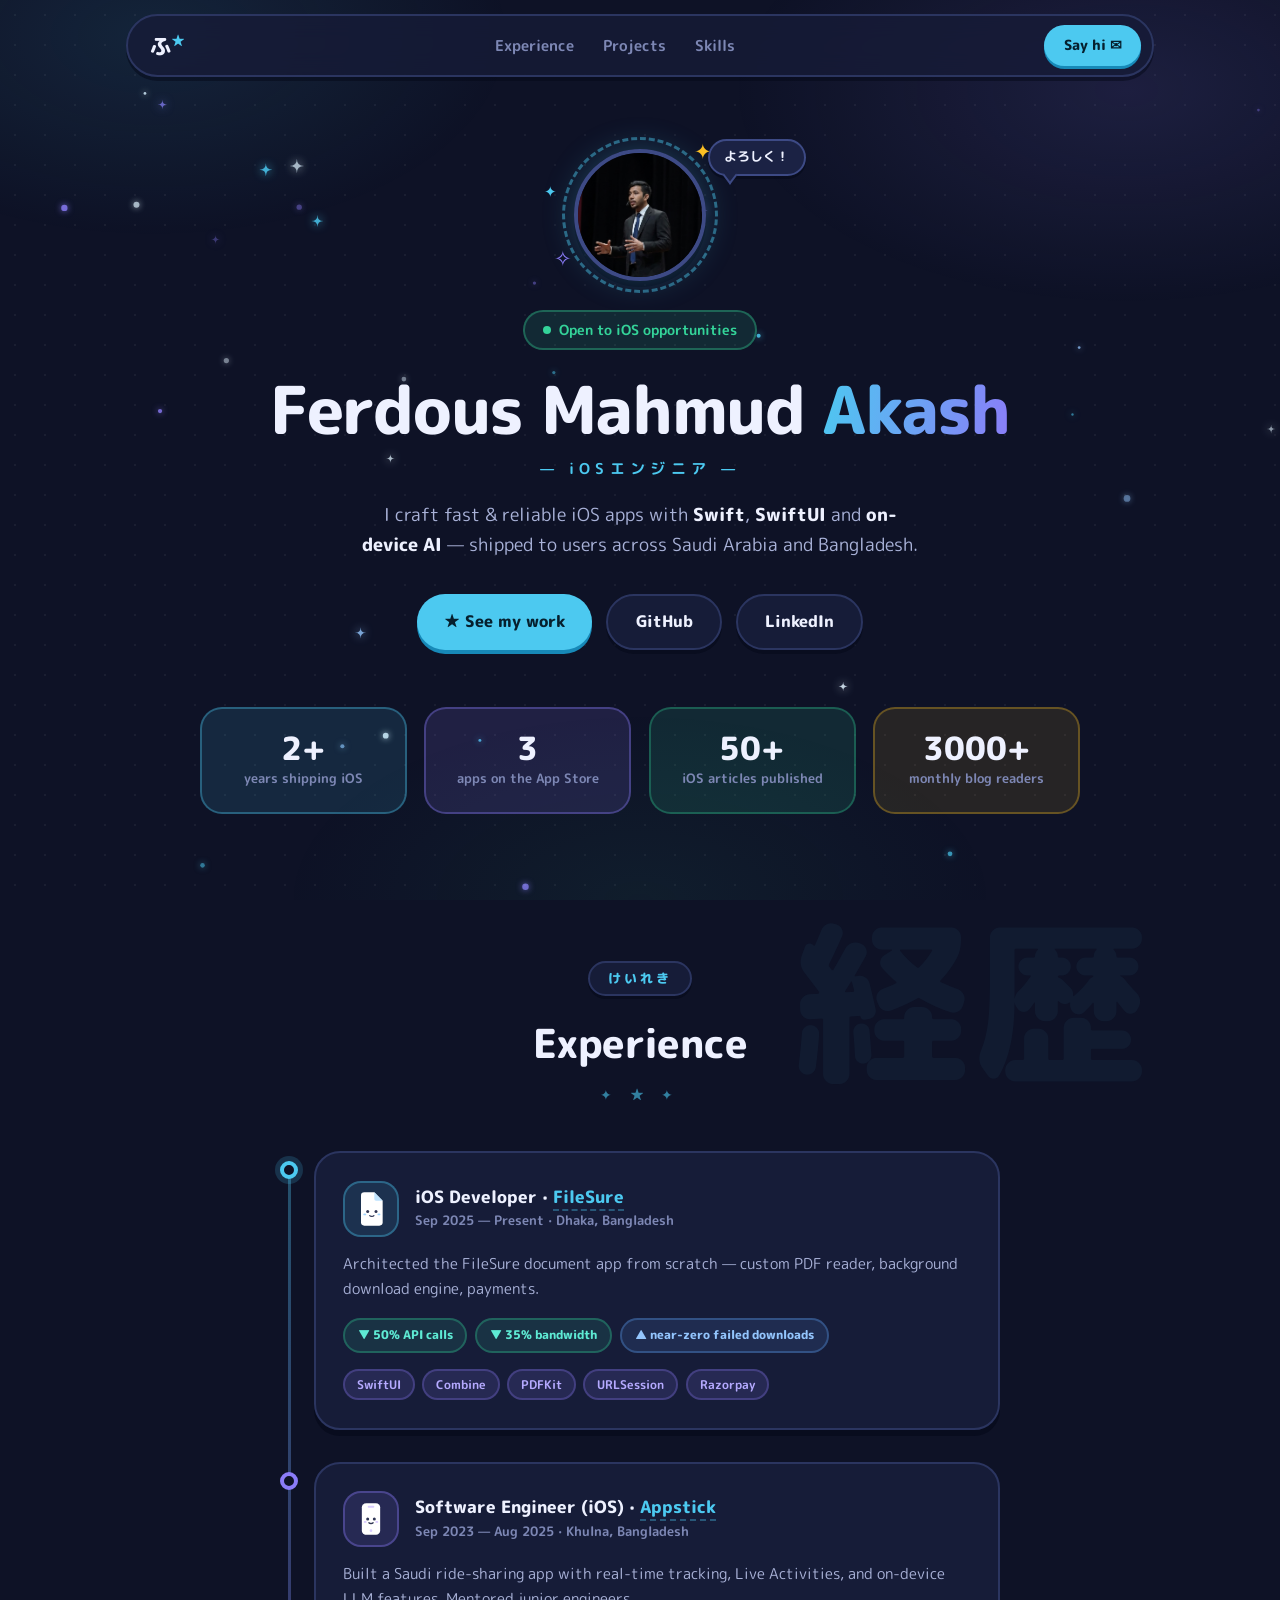
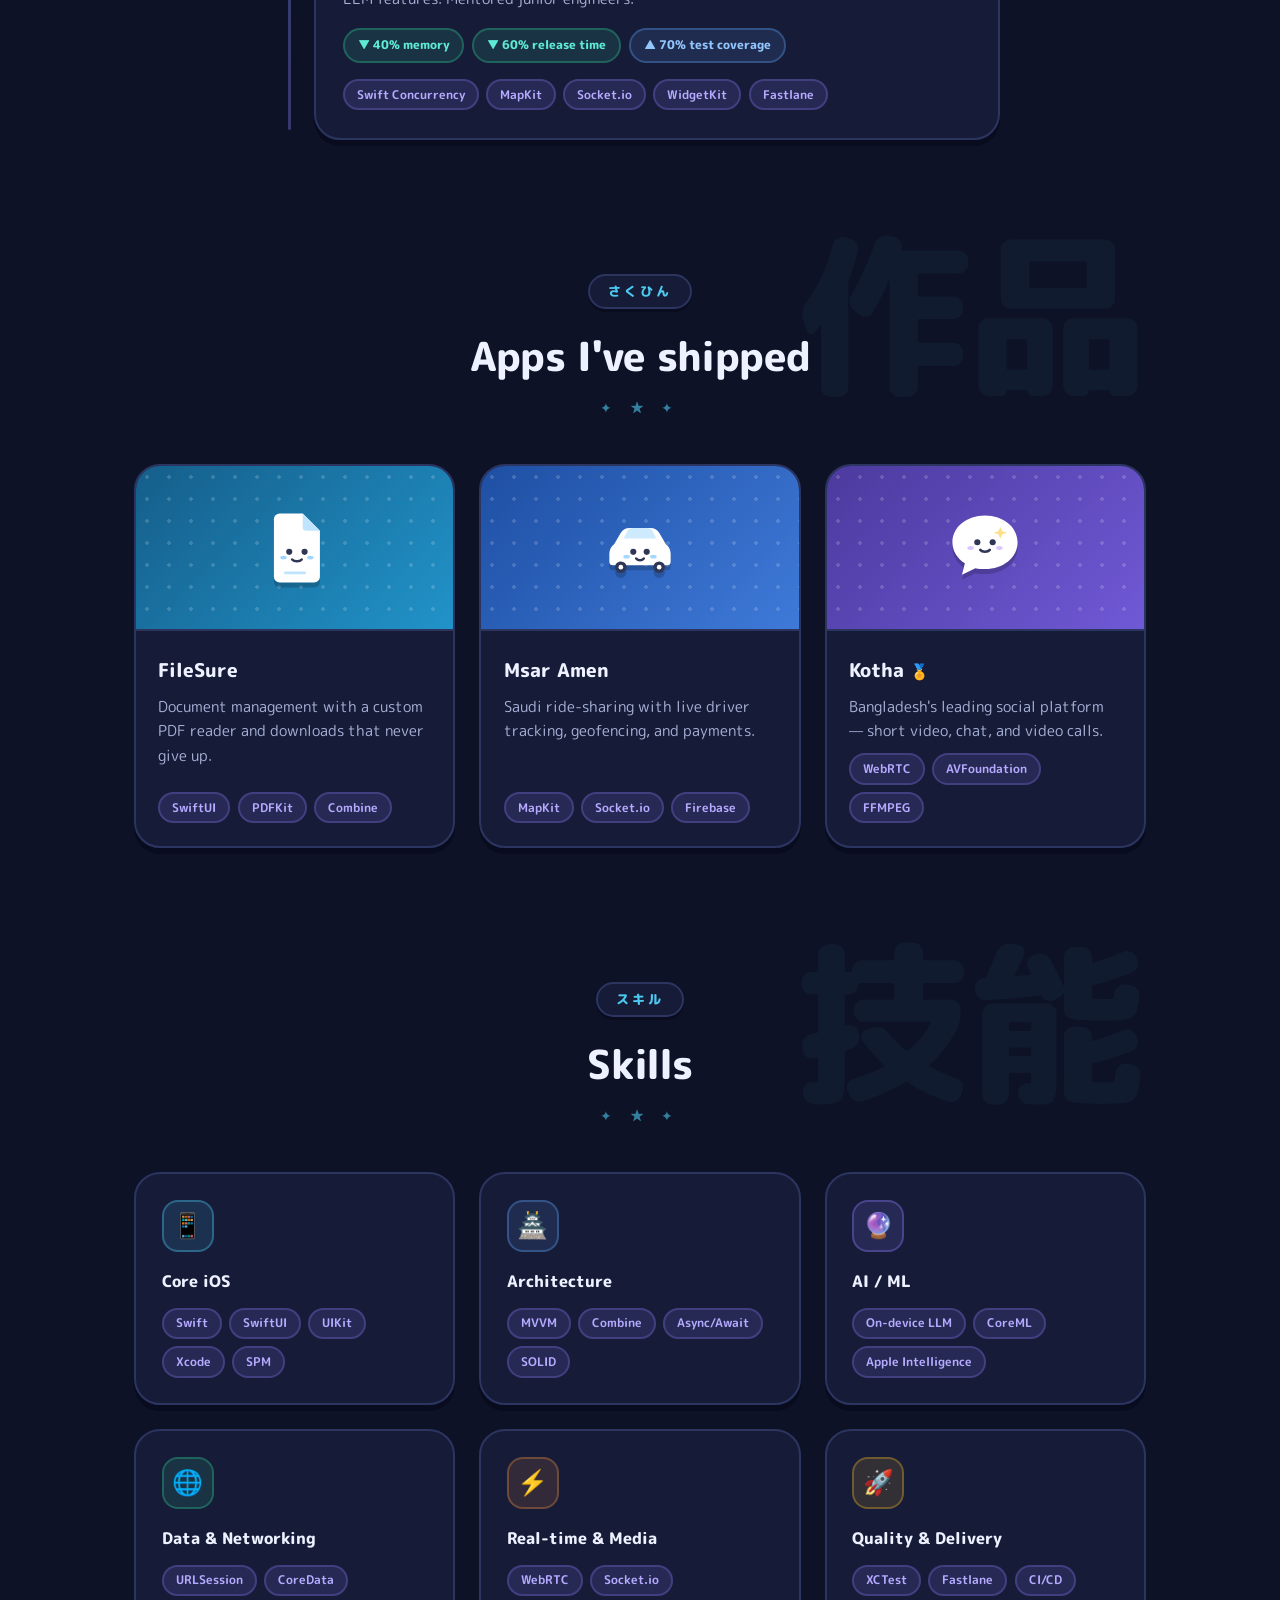
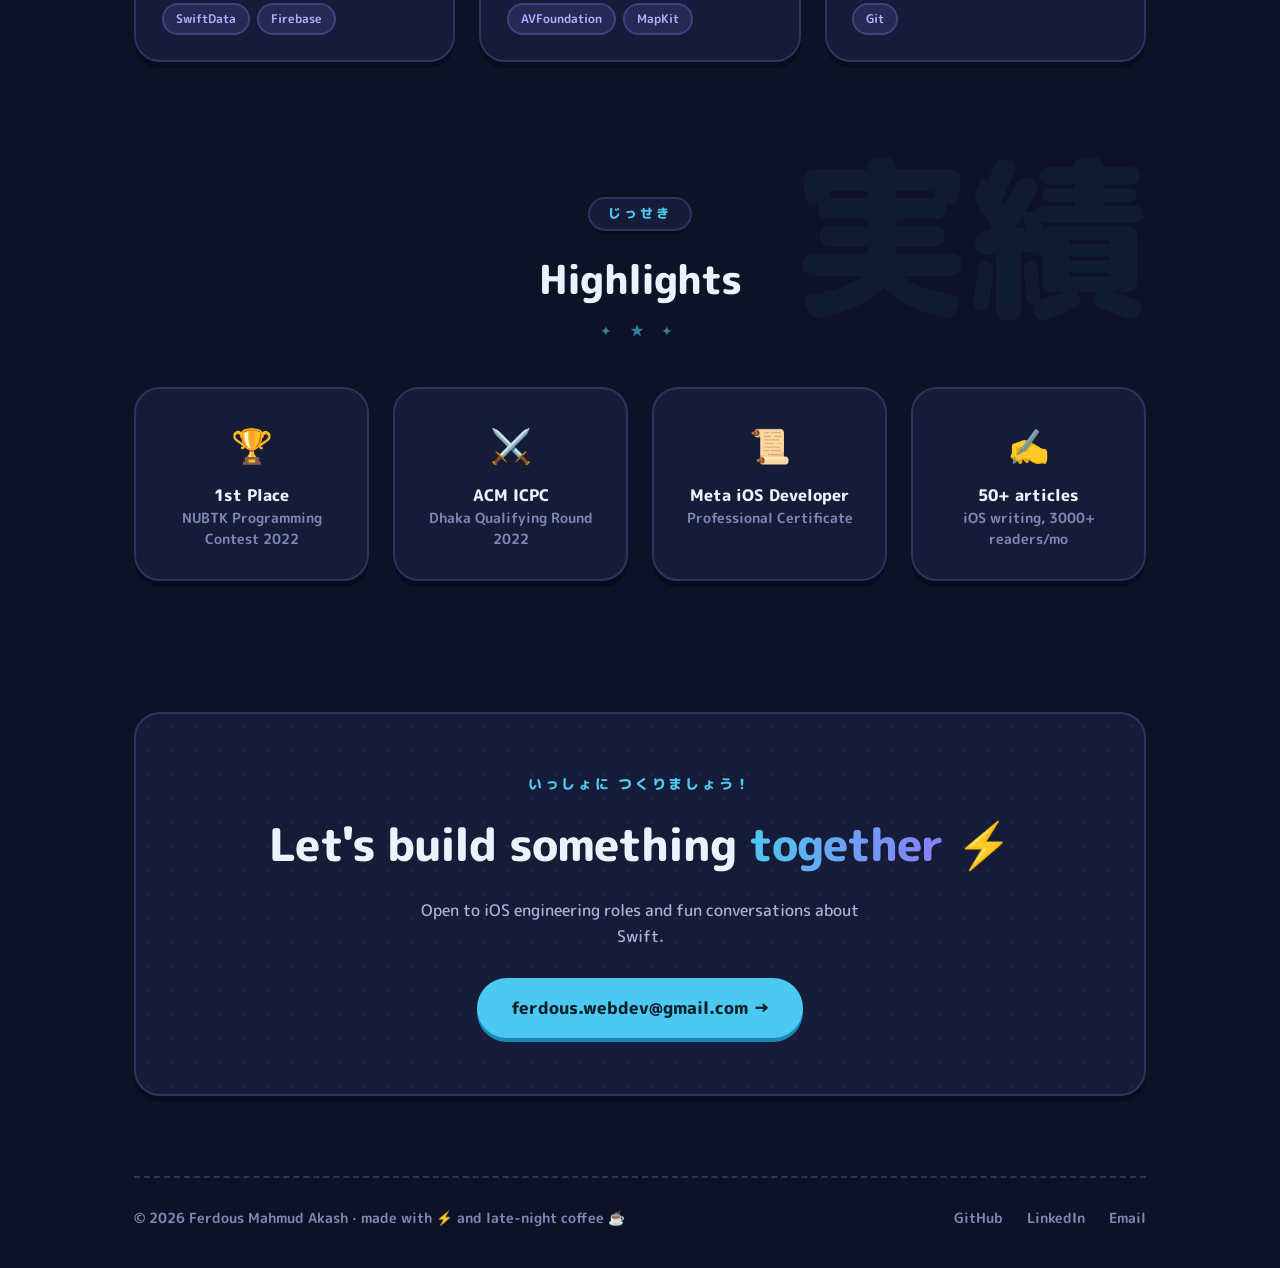
==== commit d7da56d7: "fix: change portfolio theme" ====
--- a/portfolio/index.html
+++ b/portfolio/index.html
@@ -7,7 +7,7 @@
     <meta name="description" content="iOS Engineer specialized in Swift, SwiftUI, on-device LLM, and scalable mobile architecture. Building high-performance products at FileSure, previously Appstick.">
     <meta name="keywords" content="Ferdous Mahmud Akash, iOS Developer, iOS Engineer, Swift, SwiftUI, UIKit, Apple Intelligence, CoreML, FileSure, Appstick">
     <meta name="author" content="Ferdous Mahmud Akash">
-    <meta name="theme-color" content="#0b1020">
+    <meta name="theme-color" content="#0e1226">
 
     <meta property="og:type" content="website">
     <meta property="og:url" content="https://ferdous-mahmud.github.io/">
@@ -29,7 +29,7 @@
         "url": "https://ferdous-mahmud.github.io/",
         "sameAs": [
             "https://www.linkedin.com/in/ferdous19",
-            "https://github.com/ferdous19"
+            "https://github.com/ferdous-mahmud"
         ]
     }
     </script>
@@ -37,21 +37,22 @@
     <link rel="stylesheet" href="style.css">
     <link rel="preconnect" href="https://fonts.googleapis.com">
     <link rel="preconnect" href="https://fonts.gstatic.com" crossorigin>
-    <link href="https://fonts.googleapis.com/css2?family=Inter:wght@400;500;600;700;800&family=JetBrains+Mono:wght@400;500;600&display=swap" rel="stylesheet">
+    <link href="https://fonts.googleapis.com/css2?family=M+PLUS+Rounded+1c:wght@400;500;700;800&family=Zen+Maru+Gothic:wght@500;700&display=swap" rel="stylesheet">
 </head>
 <body>
-    <div class="bg-glow" aria-hidden="true"></div>
+    <canvas id="sakura" aria-hidden="true"></canvas>
+    <div class="bg-deco" aria-hidden="true"></div>
 
     <!-- ============ NAV ============ -->
     <nav class="nav">
         <div class="nav-inner">
-            <a class="nav-logo" href="#top" aria-label="Home">FM<span>.</span></a>
+            <a class="nav-logo" href="#top">ふ<span class="logo-heart">★</span></a>
             <ul class="nav-links">
                 <li><a href="#experience">Experience</a></li>
                 <li><a href="#projects">Projects</a></li>
                 <li><a href="#skills">Skills</a></li>
             </ul>
-            <a class="nav-cta" href="mailto:ferdous.webdev@gmail.com">Get in touch</a>
+            <a class="nav-cta" href="mailto:ferdous.webdev@gmail.com">Say hi ✉</a>
         </div>
     </nav>
 
@@ -59,41 +60,44 @@
 
         <!-- ============ HERO ============ -->
         <header class="hero">
-            <div class="avatar-ring">
+            <div class="hero-avatar">
+                <span class="ring" aria-hidden="true"></span>
                 <img src="profile.jpg" alt="Ferdous Mahmud Akash" class="avatar">
-            </div>
+                <span class="sparkle s1" aria-hidden="true">✦</span>
+                <span class="sparkle s2" aria-hidden="true">✧</span>
+                <span class="sparkle s3" aria-hidden="true">✦</span>
+                <span class="hero-bubble" aria-hidden="true">よろしく！</span>
+            </div>
+
             <div class="availability">
                 <span class="pulse-dot" aria-hidden="true"></span>
                 Open to iOS opportunities
             </div>
+
             <h1>Ferdous Mahmud <span class="grad">Akash</span></h1>
-            <p class="hero-sub">iOS Engineer crafting fast, reliable apps with <strong>Swift</strong>, <strong>SwiftUI</strong> &amp; <strong>on-device AI</strong> — shipped to users across Saudi Arabia and Bangladesh.</p>
+            <p class="hero-jp" aria-hidden="true">— iOSエンジニア —</p>
+            <p class="hero-sub">I craft fast &amp; reliable iOS apps with <strong>Swift</strong>, <strong>SwiftUI</strong> and <strong>on-device AI</strong> — shipped to users across Saudi Arabia and Bangladesh.</p>
+
             <div class="hero-actions">
-                <a class="btn btn-solid" href="#projects">See my work</a>
-                <a class="btn btn-ghost" href="https://github.com/ferdous19" target="_blank" rel="noopener noreferrer">
-                    <svg viewBox="0 0 16 16" fill="currentColor" aria-hidden="true"><path d="M8 0C3.58 0 0 3.58 0 8c0 3.54 2.29 6.53 5.47 7.59.4.07.55-.17.55-.38 0-.19-.01-.82-.01-1.49-2.01.37-2.53-.49-2.69-.94-.09-.23-.48-.94-.82-1.13-.28-.15-.68-.52-.01-.53.63-.01 1.08.58 1.23.82.72 1.21 1.87.87 2.33.66.07-.52.28-.87.51-1.07-1.78-.2-3.64-.89-3.64-3.95 0-.87.31-1.59.82-2.15-.08-.2-.36-1.02.08-2.12 0 0 .67-.21 2.2.82.64-.18 1.32-.27 2-.27s1.36.09 2 .27c1.53-1.04 2.2-.82 2.2-.82.44 1.1.16 1.92.08 2.12.51.56.82 1.27.82 2.15 0 3.07-1.87 3.75-3.65 3.95.29.25.54.73.54 1.48 0 1.07-.01 1.93-.01 2.2 0 .21.15.46.55.38A8.01 8.01 0 0 0 16 8c0-4.42-3.58-8-8-8z"/></svg>
-                    GitHub
-                </a>
-                <a class="btn btn-ghost" href="https://www.linkedin.com/in/ferdous19" target="_blank" rel="noopener noreferrer">
-                    <svg viewBox="0 0 24 24" fill="currentColor" aria-hidden="true"><path d="M20.45 20.45h-3.55v-5.57c0-1.33-.03-3.04-1.85-3.04-1.86 0-2.14 1.45-2.14 2.94v5.67H9.35V9h3.41v1.56h.05c.48-.9 1.64-1.85 3.37-1.85 3.6 0 4.27 2.37 4.27 5.46v6.28zM5.34 7.43a2.06 2.06 0 1 1 0-4.12 2.06 2.06 0 0 1 0 4.12zM7.12 20.45H3.56V9h3.56v11.45zM22.22 0H1.77C.79 0 0 .77 0 1.72v20.55C0 23.23.79 24 1.77 24h20.45c.98 0 1.78-.77 1.78-1.73V1.72C24 .77 23.2 0 22.22 0z"/></svg>
-                    LinkedIn
-                </a>
+                <a class="btn btn-solid" href="#projects">★ See my work</a>
+                <a class="btn btn-ghost" href="https://github.com/ferdous-mahmud" target="_blank" rel="noopener noreferrer">GitHub</a>
+                <a class="btn btn-ghost" href="https://www.linkedin.com/in/ferdous19" target="_blank" rel="noopener noreferrer">LinkedIn</a>
             </div>
 
             <div class="stats-band">
-                <div class="stat">
+                <div class="stat stat-pink">
                     <span class="stat-number">2+</span>
                     <span class="stat-label">years shipping iOS</span>
                 </div>
-                <div class="stat">
+                <div class="stat stat-sky">
                     <span class="stat-number">3</span>
                     <span class="stat-label">apps on the App Store</span>
                 </div>
-                <div class="stat">
+                <div class="stat stat-mint">
                     <span class="stat-number">50+</span>
                     <span class="stat-label">iOS articles published</span>
                 </div>
-                <div class="stat">
+                <div class="stat stat-lav">
                     <span class="stat-number">3000+</span>
                     <span class="stat-label">monthly blog readers</span>
                 </div>
@@ -101,19 +105,21 @@
         </header>
 
         <!-- ============ EXPERIENCE ============ -->
-        <section id="experience" class="section">
+        <section id="experience" class="section" data-kanji="経歴">
             <div class="section-head">
-                <span class="section-kicker">Career</span>
+                <span class="jp-tag">けいれき</span>
                 <h2>Experience</h2>
+                <span class="head-deco" aria-hidden="true">✦ ★ ✦</span>
             </div>
 
             <div class="timeline">
                 <article class="tl-item">
                     <div class="tl-marker current" aria-hidden="true"></div>
-                    <div class="tl-card">
+                    <div class="card tl-card">
                         <div class="tl-top">
-                            <div class="tl-logo" aria-hidden="true">
-                                <svg viewBox="0 0 24 24" fill="none" stroke="currentColor" stroke-width="1.8" stroke-linecap="round" stroke-linejoin="round"><path d="M14.5 2H6a2 2 0 0 0-2 2v16a2 2 0 0 0 2 2h12a2 2 0 0 0 2-2V7.5L14.5 2z"/><polyline points="14 2 14 8 20 8"/></svg>
+                            <div class="tl-logo logo-pink" aria-hidden="true">
+                                <!-- kawaii document -->
+                                <svg viewBox="0 0 48 48" fill="none"><path d="M12 8a4 4 0 0 1 4-4h12l10 10v26a4 4 0 0 1-4 4H16a4 4 0 0 1-4-4V8z" fill="#fff"/><path d="M28 4l10 10h-8a2 2 0 0 1-2-2V4z" fill="#bfe4ff"/><circle cx="20" cy="27" r="1.8" fill="#303655"/><circle cx="30" cy="27" r="1.8" fill="#303655"/><path d="M22.5 32c1 1.2 4 1.2 5 0" stroke="#303655" stroke-width="1.6" stroke-linecap="round"/><ellipse cx="16.5" cy="30.5" rx="1.8" ry="1.1" fill="#9fd4ff"/><ellipse cx="33.5" cy="30.5" rx="1.8" ry="1.1" fill="#9fd4ff"/></svg>
                             </div>
                             <div>
                                 <h3>iOS Developer · <a href="https://www.filesure.in/" target="_blank" rel="noopener noreferrer">FileSure</a></h3>
@@ -122,9 +128,9 @@
                         </div>
                         <p class="tl-desc">Architected the FileSure document app from scratch — custom PDF reader, background download engine, payments.</p>
                         <div class="metric-chips">
-                            <span class="chip chip-down">▼ 50% API calls</span>
-                            <span class="chip chip-down">▼ 35% bandwidth</span>
-                            <span class="chip chip-up">▲ near-zero failed downloads</span>
+                            <span class="chip chip-good">▼ 50% API calls</span>
+                            <span class="chip chip-good">▼ 35% bandwidth</span>
+                            <span class="chip chip-nice">▲ near-zero failed downloads</span>
                         </div>
                         <ul class="pill-list"><li>SwiftUI</li><li>Combine</li><li>PDFKit</li><li>URLSession</li><li>Razorpay</li></ul>
                     </div>
@@ -132,10 +138,11 @@
 
                 <article class="tl-item">
                     <div class="tl-marker" aria-hidden="true"></div>
-                    <div class="tl-card">
+                    <div class="card tl-card">
                         <div class="tl-top">
-                            <div class="tl-logo" aria-hidden="true">
-                                <svg viewBox="0 0 24 24" fill="none" stroke="currentColor" stroke-width="1.8" stroke-linecap="round" stroke-linejoin="round"><rect x="5" y="2" width="14" height="20" rx="2"/><path d="M12 18h.01"/></svg>
+                            <div class="tl-logo logo-lav" aria-hidden="true">
+                                <!-- kawaii phone -->
+                                <svg viewBox="0 0 48 48" fill="none"><rect x="13" y="5" width="22" height="38" rx="5" fill="#fff"/><rect x="20" y="8" width="8" height="2.4" rx="1.2" fill="#d9ccff"/><circle cx="20" cy="24" r="1.8" fill="#303655"/><circle cx="28" cy="24" r="1.8" fill="#303655"/><path d="M21.5 28.5c1 1.2 4 1.2 5 0" stroke="#303655" stroke-width="1.6" stroke-linecap="round"/><ellipse cx="17" cy="27.5" rx="1.8" ry="1.1" fill="#d9c8ff"/><ellipse cx="31" cy="27.5" rx="1.8" ry="1.1" fill="#d9c8ff"/><circle cx="24" cy="38" r="1.6" fill="#d9ccff"/></svg>
                             </div>
                             <div>
                                 <h3>Software Engineer (iOS) · <a href="https://appstick.com.bd/" target="_blank" rel="noopener noreferrer">Appstick</a></h3>
@@ -144,9 +151,9 @@
                         </div>
                         <p class="tl-desc">Built a Saudi ride-sharing app with real-time tracking, Live Activities, and on-device LLM features. Mentored junior engineers.</p>
                         <div class="metric-chips">
-                            <span class="chip chip-down">▼ 40% memory</span>
-                            <span class="chip chip-down">▼ 60% release time</span>
-                            <span class="chip chip-up">▲ 70% test coverage</span>
+                            <span class="chip chip-good">▼ 40% memory</span>
+                            <span class="chip chip-good">▼ 60% release time</span>
+                            <span class="chip chip-nice">▲ 70% test coverage</span>
                         </div>
                         <ul class="pill-list"><li>Swift Concurrency</li><li>MapKit</li><li>Socket.io</li><li>WidgetKit</li><li>Fastlane</li></ul>
                     </div>
@@ -155,16 +162,26 @@
         </section>
 
         <!-- ============ PROJECTS ============ -->
-        <section id="projects" class="section">
+        <section id="projects" class="section" data-kanji="作品">
             <div class="section-head">
-                <span class="section-kicker">Selected work</span>
+                <span class="jp-tag">さくひん</span>
                 <h2>Apps I've shipped</h2>
+                <span class="head-deco" aria-hidden="true">✦ ★ ✦</span>
             </div>
 
             <div class="project-grid">
-                <a class="project-card" href="https://apps.apple.com/in/app/filesure/id6759514259" target="_blank" rel="noopener noreferrer">
-                    <div class="project-visual visual-teal" aria-hidden="true">
-                        <svg viewBox="0 0 24 24" fill="none" stroke="currentColor" stroke-width="1.5" stroke-linecap="round" stroke-linejoin="round"><path d="M14.5 2H6a2 2 0 0 0-2 2v16a2 2 0 0 0 2 2h12a2 2 0 0 0 2-2V7.5L14.5 2z"/><polyline points="14 2 14 8 20 8"/><path d="M9 15h6"/><path d="M9 11h2"/></svg>
+                <a class="card project-card" href="https://apps.apple.com/in/app/filesure/id6759514259" target="_blank" rel="noopener noreferrer">
+                    <div class="project-visual visual-pink" aria-hidden="true">
+                        <svg class="mascot" viewBox="0 0 96 96" fill="none">
+                            <path d="M26 18a6 6 0 0 1 6-6h24l18 18v48a6 6 0 0 1-6 6H32a6 6 0 0 1-6-6V18z" fill="#fff"/>
+                            <path d="M56 12l18 18H60a4 4 0 0 1-4-4V12z" fill="#bfe4ff"/>
+                            <circle cx="42" cy="52" r="3.2" fill="#303655"/>
+                            <circle cx="58" cy="52" r="3.2" fill="#303655"/>
+                            <path d="M45 60c2 2.4 8 2.4 10 0" stroke="#303655" stroke-width="2.6" stroke-linecap="round"/>
+                            <ellipse cx="36" cy="58" rx="3.4" ry="2" fill="#9fd4ff"/>
+                            <ellipse cx="64" cy="58" rx="3.4" ry="2" fill="#9fd4ff"/>
+                            <path d="M38 74h20" stroke="#bfe4ff" stroke-width="3" stroke-linecap="round"/>
+                        </svg>
                         <span class="store-tag">App Store ↗</span>
                     </div>
                     <div class="project-body">
@@ -174,9 +191,19 @@
                     </div>
                 </a>
 
-                <a class="project-card" href="https://apps.apple.com/sa/app/msar-%D9%85%D8%B3%D8%A7%D8%B1/id1639771181" target="_blank" rel="noopener noreferrer">
-                    <div class="project-visual visual-violet" aria-hidden="true">
-                        <svg viewBox="0 0 24 24" fill="none" stroke="currentColor" stroke-width="1.5" stroke-linecap="round" stroke-linejoin="round"><path d="M19 17h2c.6 0 1-.4 1-1v-3c0-.9-.7-1.7-1.5-1.9C18.7 10.6 16 10 16 10s-1.3-1.4-2.2-2.3c-.5-.4-1.1-.7-1.8-.7H5c-.6 0-1.1.4-1.4.9l-1.4 2.9A3.7 3.7 0 0 0 2 12v4c0 .6.4 1 1 1h2"/><circle cx="7" cy="17" r="2"/><path d="M9 17h6"/><circle cx="17" cy="17" r="2"/></svg>
+                <a class="card project-card" href="https://apps.apple.com/sa/app/msar-%D9%85%D8%B3%D8%A7%D8%B1/id1639771181" target="_blank" rel="noopener noreferrer">
+                    <div class="project-visual visual-sky" aria-hidden="true">
+                        <svg class="mascot" viewBox="0 0 96 96" fill="none">
+                            <path d="M16 54c0-4 2-8 5-10l7-12c2-3 5-5 9-5h22c4 0 7 2 9 5l7 12c3 2 5 6 5 10v8a4 4 0 0 1-4 4H20a4 4 0 0 1-4-4v-8z" fill="#fff"/>
+                            <path d="M31 38l4-8c1-2 3-3 5-3h16c2 0 4 1 5 3l4 8H31z" fill="#cdeaff"/>
+                            <circle cx="41" cy="52" r="3.2" fill="#303655"/>
+                            <circle cx="55" cy="52" r="3.2" fill="#303655"/>
+                            <path d="M44 59c2 2.4 6 2.4 8 0" stroke="#303655" stroke-width="2.6" stroke-linecap="round"/>
+                            <ellipse cx="34" cy="57" rx="3.4" ry="2" fill="#a5d8ff"/>
+                            <ellipse cx="62" cy="57" rx="3.4" ry="2" fill="#a5d8ff"/>
+                            <circle cx="28" cy="68" r="6" fill="#303655"/><circle cx="28" cy="68" r="2.4" fill="#fff"/>
+                            <circle cx="68" cy="68" r="6" fill="#303655"/><circle cx="68" cy="68" r="2.4" fill="#fff"/>
+                        </svg>
                         <span class="store-tag">App Store ↗</span>
                     </div>
                     <div class="project-body">
@@ -186,9 +213,17 @@
                     </div>
                 </a>
 
-                <a class="project-card" href="https://apps.apple.com/us/app/kotha/id1188060798" target="_blank" rel="noopener noreferrer">
-                    <div class="project-visual visual-rose" aria-hidden="true">
-                        <svg viewBox="0 0 24 24" fill="none" stroke="currentColor" stroke-width="1.5" stroke-linecap="round" stroke-linejoin="round"><path d="M7.9 20A9 9 0 1 0 4 16.1L2 22z"/><path d="M8 12h.01"/><path d="M12 12h.01"/><path d="M16 12h.01"/></svg>
+                <a class="card project-card" href="https://apps.apple.com/us/app/kotha/id1188060798" target="_blank" rel="noopener noreferrer">
+                    <div class="project-visual visual-lav" aria-hidden="true">
+                        <svg class="mascot" viewBox="0 0 96 96" fill="none">
+                            <path d="M48 14c-19 0-34 12-34 28 0 9 5 17 13 22l-3 12 14-7c3 .6 6.6 1 10 1 19 0 34-12 34-28s-15-28-34-28z" fill="#fff"/>
+                            <circle cx="40" cy="42" r="3.2" fill="#303655"/>
+                            <circle cx="56" cy="42" r="3.2" fill="#303655"/>
+                            <path d="M43 50c2 2.4 8 2.4 10 0" stroke="#303655" stroke-width="2.6" stroke-linecap="round"/>
+                            <ellipse cx="33" cy="48" rx="3.4" ry="2" fill="#d9c8ff"/>
+                            <ellipse cx="63" cy="48" rx="3.4" ry="2" fill="#d9c8ff"/>
+                            <path d="M64 26l2.2 4.4L71 32l-4.8 1.6L64 38l-2.2-4.4L57 32l4.8-1.6L64 26z" fill="#ffe08a"/>
+                        </svg>
                         <span class="store-tag">App Store ↗</span>
                     </div>
                     <div class="project-body">
@@ -201,52 +236,41 @@
         </section>
 
         <!-- ============ SKILLS ============ -->
-        <section id="skills" class="section">
+        <section id="skills" class="section" data-kanji="技能">
             <div class="section-head">
-                <span class="section-kicker">Toolbox</span>
+                <span class="jp-tag">スキル</span>
                 <h2>Skills</h2>
+                <span class="head-deco" aria-hidden="true">✦ ★ ✦</span>
             </div>
 
             <div class="skills-grid">
-                <div class="skill-card">
-                    <div class="skill-icon" aria-hidden="true">
-                        <svg viewBox="0 0 24 24" fill="none" stroke="currentColor" stroke-width="1.8" stroke-linecap="round" stroke-linejoin="round"><rect x="5" y="2" width="14" height="20" rx="2"/><path d="M12 18h.01"/></svg>
-                    </div>
+                <div class="card skill-card">
+                    <div class="skill-icon icon-pink" aria-hidden="true">📱</div>
                     <h3>Core iOS</h3>
                     <ul class="pill-list"><li>Swift</li><li>SwiftUI</li><li>UIKit</li><li>Xcode</li><li>SPM</li></ul>
                 </div>
-                <div class="skill-card">
-                    <div class="skill-icon" aria-hidden="true">
-                        <svg viewBox="0 0 24 24" fill="none" stroke="currentColor" stroke-width="1.8" stroke-linecap="round" stroke-linejoin="round"><rect x="3" y="3" width="7" height="7" rx="1"/><rect x="14" y="3" width="7" height="7" rx="1"/><rect x="14" y="14" width="7" height="7" rx="1"/><rect x="3" y="14" width="7" height="7" rx="1"/></svg>
-                    </div>
+                <div class="card skill-card">
+                    <div class="skill-icon icon-sky" aria-hidden="true">🏯</div>
                     <h3>Architecture</h3>
                     <ul class="pill-list"><li>MVVM</li><li>Combine</li><li>Async/Await</li><li>SOLID</li></ul>
                 </div>
-                <div class="skill-card">
-                    <div class="skill-icon" aria-hidden="true">
-                        <svg viewBox="0 0 24 24" fill="none" stroke="currentColor" stroke-width="1.8" stroke-linecap="round" stroke-linejoin="round"><path d="M12 2a5 5 0 0 0-5 5c0 1.7.8 3.2 2 4.1V13a3 3 0 0 0 6 0v-1.9c1.2-.9 2-2.4 2-4.1a5 5 0 0 0-5-5z"/><path d="M9 21h6"/><path d="M12 16v5"/></svg>
-                    </div>
+                <div class="card skill-card">
+                    <div class="skill-icon icon-lav" aria-hidden="true">🔮</div>
                     <h3>AI / ML</h3>
                     <ul class="pill-list"><li>On-device LLM</li><li>CoreML</li><li>Apple Intelligence</li></ul>
                 </div>
-                <div class="skill-card">
-                    <div class="skill-icon" aria-hidden="true">
-                        <svg viewBox="0 0 24 24" fill="none" stroke="currentColor" stroke-width="1.8" stroke-linecap="round" stroke-linejoin="round"><ellipse cx="12" cy="5" rx="9" ry="3"/><path d="M3 5v14a9 3 0 0 0 18 0V5"/><path d="M3 12a9 3 0 0 0 18 0"/></svg>
-                    </div>
+                <div class="card skill-card">
+                    <div class="skill-icon icon-mint" aria-hidden="true">🌐</div>
                     <h3>Data &amp; Networking</h3>
                     <ul class="pill-list"><li>URLSession</li><li>CoreData</li><li>SwiftData</li><li>Firebase</li></ul>
                 </div>
-                <div class="skill-card">
-                    <div class="skill-icon" aria-hidden="true">
-                        <svg viewBox="0 0 24 24" fill="none" stroke="currentColor" stroke-width="1.8" stroke-linecap="round" stroke-linejoin="round"><circle cx="12" cy="12" r="3"/><path d="M12 2v3"/><path d="M12 19v3"/><path d="m19 5-2 2"/><path d="m7 17-2 2"/><path d="M22 12h-3"/><path d="M5 12H2"/><path d="m19 19-2-2"/><path d="m7 7-2-2"/></svg>
-                    </div>
+                <div class="card skill-card">
+                    <div class="skill-icon icon-peach" aria-hidden="true">⚡</div>
                     <h3>Real-time &amp; Media</h3>
                     <ul class="pill-list"><li>WebRTC</li><li>Socket.io</li><li>AVFoundation</li><li>MapKit</li></ul>
                 </div>
-                <div class="skill-card">
-                    <div class="skill-icon" aria-hidden="true">
-                        <svg viewBox="0 0 24 24" fill="none" stroke="currentColor" stroke-width="1.8" stroke-linecap="round" stroke-linejoin="round"><path d="M20 6 9 17l-5-5"/></svg>
-                    </div>
+                <div class="card skill-card">
+                    <div class="skill-icon icon-lemon" aria-hidden="true">🚀</div>
                     <h3>Quality &amp; Delivery</h3>
                     <ul class="pill-list"><li>XCTest</li><li>Fastlane</li><li>CI/CD</li><li>Git</li></ul>
                 </div>
@@ -254,25 +278,26 @@
         </section>
 
         <!-- ============ HIGHLIGHTS ============ -->
-        <section id="highlights" class="section">
+        <section id="highlights" class="section" data-kanji="実績">
             <div class="section-head">
-                <span class="section-kicker">Beyond code</span>
+                <span class="jp-tag">じっせき</span>
                 <h2>Highlights</h2>
+                <span class="head-deco" aria-hidden="true">✦ ★ ✦</span>
             </div>
             <div class="highlight-row">
-                <div class="highlight-card">
+                <div class="card highlight-card">
                     <span class="highlight-emoji" aria-hidden="true">🏆</span>
                     <p><strong>1st Place</strong><br>NUBTK Programming Contest 2022</p>
                 </div>
-                <div class="highlight-card">
+                <div class="card highlight-card">
                     <span class="highlight-emoji" aria-hidden="true">⚔️</span>
                     <p><strong>ACM ICPC</strong><br>Dhaka Qualifying Round 2022</p>
                 </div>
-                <div class="highlight-card">
+                <div class="card highlight-card">
                     <span class="highlight-emoji" aria-hidden="true">📜</span>
                     <p><strong>Meta iOS Developer</strong><br>Professional Certificate</p>
                 </div>
-                <div class="highlight-card">
+                <div class="card highlight-card">
                     <span class="highlight-emoji" aria-hidden="true">✍️</span>
                     <p><strong>50+ articles</strong><br>iOS writing, 3000+ readers/mo</p>
                 </div>
@@ -281,18 +306,18 @@
 
         <!-- ============ CONTACT ============ -->
         <section id="contact" class="contact">
-            <h2>Let's build something <span class="grad">together</span></h2>
-            <p>Open to iOS engineering roles and interesting conversations about Swift.</p>
-            <a class="btn btn-solid btn-lg" href="mailto:ferdous.webdev@gmail.com">
-                ferdous.webdev@gmail.com
-                <svg viewBox="0 0 24 24" fill="none" stroke="currentColor" stroke-width="2" stroke-linecap="round" stroke-linejoin="round" aria-hidden="true"><path d="M5 12h14"/><path d="m12 5 7 7-7 7"/></svg>
-            </a>
+            <div class="card contact-card">
+                <span class="contact-jp" aria-hidden="true">いっしょに つくりましょう！</span>
+                <h2>Let's build something <span class="grad">together</span> ⚡</h2>
+                <p>Open to iOS engineering roles and fun conversations about Swift.</p>
+                <a class="btn btn-solid btn-lg" href="mailto:ferdous.webdev@gmail.com">ferdous.webdev@gmail.com →</a>
+            </div>
         </section>
 
         <footer class="footer">
-            <p>© 2026 Ferdous Mahmud Akash</p>
+            <p>© 2026 Ferdous Mahmud Akash · made with ⚡ and late-night coffee ☕</p>
             <ul class="footer-links">
-                <li><a href="https://github.com/ferdous19" target="_blank" rel="noopener noreferrer">GitHub</a></li>
+                <li><a href="https://github.com/ferdous-mahmud" target="_blank" rel="noopener noreferrer">GitHub</a></li>
                 <li><a href="https://www.linkedin.com/in/ferdous19" target="_blank" rel="noopener noreferrer">LinkedIn</a></li>
                 <li><a href="mailto:ferdous.webdev@gmail.com">Email</a></li>
             </ul>
--- a/portfolio/style.css
+++ b/portfolio/style.css
@@ -1,24 +1,32 @@
 /* =====================================================
    FERDOUS MAHMUD AKASH — PORTFOLIO
-   Visual-first dark design: glass nav, gradient hero,
-   timeline, project cards, icon skill grid.
+   Anime "Tokyo night" theme: deep indigo sky, neon cyan
+   and violet accents, sticker cards, Japanese accents,
+   drifting star particles.
    ===================================================== */
 
 :root {
-    --bg: #0b1020;
-    --surface: rgba(148, 163, 184, 0.05);
-    --surface-strong: rgba(148, 163, 184, 0.09);
-    --border: rgba(148, 163, 184, 0.14);
-    --text: #98a4b8;
-    --text-bright: #e5eaf2;
-    --heading: #f4f6fa;
-    --teal: #2dd4bf;
-    --violet: #818cf8;
-    --rose: #fb7185;
-    --grad: linear-gradient(100deg, #2dd4bf, #60a5fa 55%, #a78bfa);
-    --font-sans: 'Inter', -apple-system, BlinkMacSystemFont, 'Segoe UI', sans-serif;
-    --font-mono: 'JetBrains Mono', 'SF Mono', monospace;
-    --radius: 18px;
+    --bg: #0e1226;
+    --card: #161c38;
+    --card-soft: #1b2244;
+    --ink: #a9b2d8;
+    --ink-soft: #7d87b4;
+    --heading: #eef1ff;
+    --cyan: #4cc9f0;
+    --cyan-deep: #1789b8;
+    --cyan-soft: rgba(76, 201, 240, 0.12);
+    --violet: #8b7cf8;
+    --violet-soft: rgba(139, 124, 248, 0.14);
+    --teal: #34d399;
+    --teal-soft: rgba(52, 211, 153, 0.12);
+    --gold: #fbbf24;
+    --border: #2b3560;
+    --border-bright: #3d4a85;
+    --grad: linear-gradient(100deg, #4cc9f0, #8b7cf8);
+    --font: 'M PLUS Rounded 1c', 'Zen Maru Gothic', -apple-system, sans-serif;
+    --radius: 26px;
+    --sticker-shadow: 0 6px 0 rgba(4, 8, 24, 0.55);
+    --sticker-shadow-hover: 0 12px 0 rgba(4, 8, 24, 0.6);
 }
 
 * {
@@ -32,16 +40,16 @@
 }
 
 body {
-    font-family: var(--font-sans);
+    font-family: var(--font);
     background-color: var(--bg);
-    color: var(--text);
-    line-height: 1.6;
+    color: var(--ink);
+    line-height: 1.65;
     -webkit-font-smoothing: antialiased;
     overflow-x: hidden;
 }
 
 ::selection {
-    background: var(--teal);
+    background: var(--cyan);
     color: var(--bg);
 }
 
@@ -49,16 +57,26 @@
     display: block;
 }
 
-/* Ambient background glows */
-.bg-glow {
+/* Drifting star particles */
+#sakura {
+    position: fixed;
+    inset: 0;
+    z-index: 0;
+    pointer-events: none;
+}
+
+/* Night sky background: glows + faint star dots */
+.bg-deco {
     position: fixed;
     inset: 0;
     z-index: 0;
     pointer-events: none;
     background:
-        radial-gradient(45% 35% at 15% 0%, rgba(45, 212, 191, 0.12), transparent 70%),
-        radial-gradient(50% 40% at 85% 10%, rgba(129, 140, 248, 0.14), transparent 70%),
-        radial-gradient(40% 30% at 50% 100%, rgba(96, 165, 250, 0.08), transparent 70%);
+        radial-gradient(40% 32% at 12% 4%, rgba(76, 201, 240, 0.10), transparent 70%),
+        radial-gradient(44% 34% at 88% 10%, rgba(139, 124, 248, 0.12), transparent 70%),
+        radial-gradient(40% 30% at 50% 100%, rgba(52, 211, 153, 0.06), transparent 70%),
+        radial-gradient(rgba(255, 255, 255, 0.05) 1.2px, transparent 1.2px);
+    background-size: 100% 100%, 100% 100%, 100% 100%, 30px 30px;
 }
 
 main {
@@ -76,74 +94,93 @@
     color: transparent;
 }
 
+/* Reusable sticker card */
+.card {
+    background: var(--card);
+    border: 2px solid var(--border);
+    border-radius: var(--radius);
+    box-shadow: var(--sticker-shadow);
+}
+
 /* =====================
    NAV
    ===================== */
 
 .nav {
     position: sticky;
-    top: 0;
+    top: 0.9rem;
     z-index: 50;
-    backdrop-filter: blur(14px);
-    -webkit-backdrop-filter: blur(14px);
-    background: rgba(11, 16, 32, 0.7);
-    border-bottom: 1px solid rgba(148, 163, 184, 0.08);
+    max-width: 1060px;
+    margin: 0.9rem auto 0;
+    padding: 0 1rem;
 }
 
 .nav-inner {
-    max-width: 1060px;
-    margin: 0 auto;
-    padding: 0.9rem 1.5rem;
     display: flex;
     align-items: center;
     justify-content: space-between;
     gap: 1.5rem;
+    background: rgba(22, 28, 56, 0.82);
+    backdrop-filter: blur(12px);
+    -webkit-backdrop-filter: blur(12px);
+    border: 2px solid var(--border);
+    border-radius: 999px;
+    padding: 0.55rem 0.7rem 0.55rem 1.4rem;
+    box-shadow: 0 4px 0 rgba(4, 8, 24, 0.5);
 }
 
 .nav-logo {
     font-weight: 800;
-    font-size: 1.25rem;
-    letter-spacing: -0.02em;
+    font-size: 1.3rem;
     color: var(--heading);
     text-decoration: none;
-}
-
-.nav-logo span {
-    color: var(--teal);
+    line-height: 1;
+}
+
+.logo-heart {
+    color: var(--cyan);
+    font-size: 0.9rem;
+    vertical-align: super;
 }
 
 .nav-links {
     list-style: none;
     display: flex;
-    gap: 2rem;
+    gap: 1.8rem;
 }
 
 .nav-links a {
     font-size: 0.92rem;
-    font-weight: 500;
-    color: var(--text);
+    font-weight: 700;
+    color: var(--ink-soft);
     text-decoration: none;
     transition: color 0.2s;
 }
 
 .nav-links a:hover {
-    color: var(--heading);
+    color: var(--cyan);
 }
 
 .nav-cta {
     font-size: 0.88rem;
-    font-weight: 600;
-    color: var(--bg);
-    background: var(--text-bright);
-    padding: 0.5rem 1.1rem;
+    font-weight: 800;
+    color: #06202e;
+    background: var(--cyan);
+    padding: 0.55rem 1.2rem;
     border-radius: 999px;
     text-decoration: none;
-    transition: background 0.2s, transform 0.2s;
+    box-shadow: 0 3px 0 var(--cyan-deep);
+    transition: transform 0.15s, box-shadow 0.15s;
 }
 
 .nav-cta:hover {
-    background: #fff;
-    transform: translateY(-1px);
+    transform: translateY(-2px);
+    box-shadow: 0 5px 0 var(--cyan-deep);
+}
+
+.nav-cta:active {
+    transform: translateY(1px);
+    box-shadow: 0 1px 0 var(--cyan-deep);
 }
 
 /* =====================
@@ -151,41 +188,107 @@
    ===================== */
 
 .hero {
-    padding: 5.5rem 0 5rem;
+    padding: 4.5rem 0 5rem;
     text-align: center;
     display: flex;
     flex-direction: column;
     align-items: center;
 }
 
-.avatar-ring {
-    padding: 4px;
-    border-radius: 50%;
-    background: var(--grad);
-    margin-bottom: 1.5rem;
+.hero-avatar {
+    position: relative;
+    margin-bottom: 1.8rem;
 }
 
 .avatar {
-    width: 120px;
-    height: 120px;
+    width: 132px;
+    height: 132px;
     border-radius: 50%;
     object-fit: cover;
     object-position: top;
-    border: 4px solid var(--bg);
+    border: 4px solid var(--border-bright);
+    box-shadow: 0 0 32px rgba(76, 201, 240, 0.25), 0 6px 0 rgba(4, 8, 24, 0.5);
+    position: relative;
+    z-index: 1;
+}
+
+.ring {
+    position: absolute;
+    inset: -12px;
+    border: 3px dashed var(--cyan);
+    border-radius: 50%;
+    opacity: 0.45;
+    animation: spin 14s linear infinite;
+}
+
+@keyframes spin {
+    to { transform: rotate(360deg); }
+}
+
+.sparkle {
+    position: absolute;
+    color: var(--cyan);
+    font-size: 1.3rem;
+    z-index: 2;
+    animation: twinkle 2.2s ease-in-out infinite;
+}
+
+.s1 { top: -14px; right: -6px; color: var(--gold); }
+.s2 { bottom: 4px; left: -20px; color: var(--violet); animation-delay: 0.6s; }
+.s3 { top: 30px; left: -30px; font-size: 0.95rem; animation-delay: 1.2s; }
+
+@keyframes twinkle {
+    0%, 100% { opacity: 0.25; transform: scale(0.8) rotate(0deg); }
+    50% { opacity: 1; transform: scale(1.15) rotate(20deg); }
+}
+
+.hero-bubble {
+    position: absolute;
+    top: -10px;
+    left: calc(100% + 2px);
+    white-space: nowrap;
+    font-size: 0.82rem;
+    font-weight: 700;
+    color: var(--heading);
+    background: var(--card-soft);
+    border: 2px solid var(--border-bright);
+    border-radius: 999px;
+    padding: 0.35rem 0.9rem;
+    box-shadow: 0 3px 0 rgba(4, 8, 24, 0.5);
+    animation: bob 3s ease-in-out infinite;
+    z-index: 2;
+}
+
+.hero-bubble::after {
+    content: "";
+    position: absolute;
+    bottom: -7px;
+    left: 14px;
+    width: 10px;
+    height: 10px;
+    background: var(--card-soft);
+    border-bottom: 2px solid var(--border-bright);
+    border-right: 2px solid var(--border-bright);
+    transform: rotate(45deg) skew(8deg, 8deg);
+}
+
+@keyframes bob {
+    0%, 100% { transform: translateY(0); }
+    50% { transform: translateY(-6px); }
 }
 
 .availability {
     display: inline-flex;
     align-items: center;
     gap: 0.55rem;
-    padding: 0.45rem 1.05rem;
+    padding: 0.45rem 1.1rem;
     font-size: 0.85rem;
-    font-weight: 500;
+    font-weight: 700;
     color: var(--teal);
-    background: rgba(45, 212, 191, 0.08);
-    border: 1px solid rgba(45, 212, 191, 0.28);
+    background: var(--teal-soft);
+    border: 2px solid rgba(52, 211, 153, 0.35);
     border-radius: 999px;
-    margin-bottom: 1.6rem;
+    margin-bottom: 1.5rem;
 }
 
 .pulse-dot {
@@ -197,27 +300,36 @@
 }
 
 @keyframes pulse {
-    0%, 100% { box-shadow: 0 0 0 0 rgba(45, 212, 191, 0.5); }
-    50% { box-shadow: 0 0 0 6px rgba(45, 212, 191, 0); }
+    0%, 100% { box-shadow: 0 0 0 0 rgba(52, 211, 153, 0.5); }
+    50% { box-shadow: 0 0 0 6px rgba(52, 211, 153, 0); }
 }
 
 .hero h1 {
-    font-size: clamp(2.6rem, 6.5vw, 4.4rem);
-    font-weight: 800;
-    letter-spacing: -0.035em;
-    line-height: 1.05;
-    color: var(--heading);
+    font-size: clamp(2.4rem, 6.5vw, 4.1rem);
+    font-weight: 800;
+    letter-spacing: -0.02em;
+    line-height: 1.08;
+    color: var(--heading);
+}
+
+.hero-jp {
+    margin-top: 0.7rem;
+    font-size: 0.95rem;
+    font-weight: 700;
+    letter-spacing: 0.35em;
+    color: var(--cyan);
 }
 
 .hero-sub {
-    margin-top: 1.4rem;
+    margin-top: 1.1rem;
     max-width: 560px;
-    font-size: clamp(1.02rem, 2vw, 1.18rem);
+    font-size: clamp(1rem, 2vw, 1.14rem);
+    color: var(--ink);
 }
 
 .hero-sub strong {
-    color: var(--text-bright);
-    font-weight: 600;
+    color: var(--heading);
+    font-weight: 800;
 }
 
 .hero-actions {
@@ -232,87 +344,91 @@
     display: inline-flex;
     align-items: center;
     gap: 0.55rem;
-    padding: 0.8rem 1.6rem;
-    font-size: 0.95rem;
-    font-weight: 600;
-    border-radius: 12px;
+    padding: 0.8rem 1.7rem;
+    font-family: var(--font);
+    font-size: 0.98rem;
+    font-weight: 800;
+    border-radius: 999px;
     text-decoration: none;
-    transition: transform 0.2s, box-shadow 0.2s, background 0.2s, border-color 0.2s;
-}
-
-.btn svg {
-    width: 18px;
-    height: 18px;
+    transition: transform 0.15s, box-shadow 0.15s, background 0.2s;
 }
 
 .btn-solid {
-    color: #06251f;
-    background: var(--grad);
-    box-shadow: 0 8px 24px rgba(45, 212, 191, 0.25);
+    color: #06202e;
+    background: var(--cyan);
+    box-shadow: 0 4px 0 var(--cyan-deep);
 }
 
 .btn-solid:hover {
     transform: translateY(-2px);
-    box-shadow: 0 12px 32px rgba(96, 165, 250, 0.35);
+    box-shadow: 0 6px 0 var(--cyan-deep);
+}
+
+.btn-solid:active {
+    transform: translateY(1px);
+    box-shadow: 0 1px 0 var(--cyan-deep);
 }
 
 .btn-ghost {
-    color: var(--text-bright);
-    background: var(--surface);
-    border: 1px solid var(--border);
+    color: var(--heading);
+    background: var(--card);
+    border: 2px solid var(--border);
+    box-shadow: 0 4px 0 rgba(4, 8, 24, 0.5);
 }
 
 .btn-ghost:hover {
     transform: translateY(-2px);
-    background: var(--surface-strong);
-    border-color: rgba(148, 163, 184, 0.3);
+    box-shadow: 0 6px 0 rgba(4, 8, 24, 0.55);
+    background: var(--card-soft);
+    border-color: var(--border-bright);
 }
 
 .btn-lg {
-    padding: 1rem 2rem;
+    padding: 1rem 2.1rem;
     font-size: 1.05rem;
-    border-radius: 14px;
 }
 
 /* Stats band */
 .stats-band {
-    margin-top: 4rem;
+    margin-top: 3.6rem;
     width: 100%;
-    max-width: 860px;
+    max-width: 880px;
     display: grid;
     grid-template-columns: repeat(4, 1fr);
-    border: 1px solid var(--border);
-    border-radius: var(--radius);
-    background: var(--surface);
-    backdrop-filter: blur(6px);
-    overflow: hidden;
+    gap: 1.1rem;
 }
 
 .stat {
-    padding: 1.6rem 1rem;
+    padding: 1.4rem 1rem;
     display: flex;
     flex-direction: column;
-    gap: 0.3rem;
+    gap: 0.25rem;
     align-items: center;
-}
-
-.stat + .stat {
-    border-left: 1px solid var(--border);
-}
+    border-radius: 22px;
+    border: 2px solid;
+    transition: transform 0.2s;
+}
+
+.stat:hover {
+    transform: translateY(-4px) rotate(-1deg);
+}
+
+.stat-pink { background: var(--cyan-soft);   border-color: rgba(76, 201, 240, 0.35); }
+.stat-sky  { background: var(--violet-soft); border-color: rgba(139, 124, 248, 0.35); }
+.stat-mint { background: var(--teal-soft);   border-color: rgba(52, 211, 153, 0.3); }
+.stat-lav  { background: rgba(251, 191, 36, 0.1); border-color: rgba(251, 191, 36, 0.3); }
 
 .stat-number {
-    font-family: var(--font-mono);
-    font-size: clamp(1.5rem, 3vw, 2.1rem);
-    font-weight: 600;
-    background: var(--grad);
-    -webkit-background-clip: text;
-    background-clip: text;
-    color: transparent;
+    font-size: clamp(1.5rem, 3vw, 2rem);
+    font-weight: 800;
+    color: var(--heading);
     line-height: 1;
 }
 
 .stat-label {
     font-size: 0.82rem;
+    font-weight: 700;
+    color: var(--ink-soft);
     text-align: center;
 }
 
@@ -321,30 +437,57 @@
    ===================== */
 
 .section {
-    padding: 4.5rem 0;
+    position: relative;
+    padding: 4.2rem 0;
+}
+
+/* big faint kanji watermark */
+.section::before {
+    content: attr(data-kanji);
+    position: absolute;
+    top: 1.2rem;
+    right: 0;
+    font-size: clamp(6rem, 14vw, 11rem);
+    font-weight: 800;
+    color: rgba(76, 201, 240, 0.05);
+    line-height: 1;
+    pointer-events: none;
+    user-select: none;
 }
 
 .section-head {
     text-align: center;
-    margin-bottom: 3rem;
-}
-
-.section-kicker {
+    margin-bottom: 2.8rem;
+}
+
+.jp-tag {
     display: inline-block;
-    font-family: var(--font-mono);
-    font-size: 0.75rem;
-    font-weight: 500;
-    letter-spacing: 0.18em;
-    text-transform: uppercase;
-    color: var(--teal);
-    margin-bottom: 0.6rem;
+    font-size: 0.8rem;
+    font-weight: 800;
+    letter-spacing: 0.25em;
+    color: var(--cyan);
+    background: var(--card);
+    border: 2px solid var(--border);
+    border-radius: 999px;
+    padding: 0.3rem 1.1rem;
+    margin-bottom: 0.9rem;
+    box-shadow: 0 3px 0 rgba(4, 8, 24, 0.5);
 }
 
 .section-head h2 {
     font-size: clamp(1.8rem, 4vw, 2.5rem);
-    font-weight: 700;
-    letter-spacing: -0.025em;
-    color: var(--heading);
+    font-weight: 800;
+    letter-spacing: -0.015em;
+    color: var(--heading);
+}
+
+.head-deco {
+    display: block;
+    margin-top: 0.5rem;
+    font-size: 0.85rem;
+    letter-spacing: 0.5em;
+    color: var(--cyan);
+    opacity: 0.6;
 }
 
 /* =====================
@@ -355,19 +498,19 @@
     position: relative;
     max-width: 720px;
     margin: 0 auto;
-    padding-left: 2rem;
+    padding-left: 2.1rem;
 }
 
 .timeline::before {
     content: "";
     position: absolute;
-    left: 7px;
-    top: 8px;
-    bottom: 8px;
-    width: 2px;
-    background: linear-gradient(to bottom, var(--teal), var(--violet));
+    left: 8px;
+    top: 10px;
+    bottom: 10px;
+    width: 3px;
+    background: linear-gradient(to bottom, var(--cyan), var(--violet));
     opacity: 0.35;
-    border-radius: 2px;
+    border-radius: 3px;
 }
 
 .tl-item {
@@ -381,32 +524,29 @@
 
 .tl-marker {
     position: absolute;
-    left: -2rem;
-    top: 8px;
-    width: 16px;
-    height: 16px;
+    left: -2.1rem;
+    top: 10px;
+    width: 18px;
+    height: 18px;
     border-radius: 50%;
     background: var(--bg);
-    border: 3px solid var(--violet);
+    border: 4px solid var(--violet);
 }
 
 .tl-marker.current {
-    border-color: var(--teal);
-    box-shadow: 0 0 0 5px rgba(45, 212, 191, 0.15);
+    border-color: var(--cyan);
+    box-shadow: 0 0 0 5px rgba(76, 201, 240, 0.18);
 }
 
 .tl-card {
-    background: var(--surface);
-    border: 1px solid var(--border);
-    border-radius: var(--radius);
-    padding: 1.6rem;
-    transition: border-color 0.25s, transform 0.25s, background 0.25s;
+    padding: 1.7rem;
+    transition: transform 0.2s, box-shadow 0.2s, border-color 0.2s;
 }
 
 .tl-card:hover {
-    transform: translateY(-3px);
-    border-color: rgba(45, 212, 191, 0.35);
-    background: var(--surface-strong);
+    transform: translateY(-4px) rotate(-0.4deg);
+    box-shadow: var(--sticker-shadow-hover);
+    border-color: var(--border-bright);
 }
 
 .tl-top {
@@ -418,54 +558,49 @@
 
 .tl-logo {
     flex-shrink: 0;
-    width: 46px;
-    height: 46px;
+    width: 56px;
+    height: 56px;
     display: grid;
     place-items: center;
-    border-radius: 12px;
-    color: var(--teal);
-    background: rgba(45, 212, 191, 0.1);
-    border: 1px solid rgba(45, 212, 191, 0.22);
-}
-
-.tl-item:nth-child(2) .tl-logo {
-    color: var(--violet);
-    background: rgba(129, 140, 248, 0.1);
-    border-color: rgba(129, 140, 248, 0.25);
+    border-radius: 18px;
+    border: 2px solid;
 }
 
 .tl-logo svg {
-    width: 22px;
-    height: 22px;
-}
+    width: 40px;
+    height: 40px;
+}
+
+.logo-pink { background: var(--cyan-soft);   border-color: rgba(76, 201, 240, 0.35); }
+.logo-lav  { background: var(--violet-soft); border-color: rgba(139, 124, 248, 0.35); }
 
 .tl-card h3 {
     font-size: 1.08rem;
-    font-weight: 600;
-    color: var(--text-bright);
+    font-weight: 800;
+    color: var(--heading);
     line-height: 1.3;
 }
 
 .tl-card h3 a {
-    color: inherit;
+    color: var(--cyan);
     text-decoration: none;
-    border-bottom: 1px dashed rgba(148, 163, 184, 0.4);
-    transition: color 0.2s, border-color 0.2s;
+    border-bottom: 2px dashed rgba(76, 201, 240, 0.35);
+    transition: border-color 0.2s;
 }
 
 .tl-card h3 a:hover {
-    color: var(--teal);
-    border-color: var(--teal);
+    border-color: var(--cyan);
 }
 
 .tl-meta {
-    font-family: var(--font-mono);
-    font-size: 0.74rem;
-    margin-top: 0.2rem;
+    font-size: 0.8rem;
+    font-weight: 700;
+    color: var(--ink-soft);
+    margin-top: 0.15rem;
 }
 
 .tl-desc {
-    font-size: 0.95rem;
+    font-size: 0.96rem;
     margin-bottom: 1rem;
 }
 
@@ -478,23 +613,23 @@
 }
 
 .chip {
-    font-family: var(--font-mono);
-    font-size: 0.74rem;
-    font-weight: 600;
-    padding: 0.35rem 0.75rem;
-    border-radius: 8px;
-}
-
-.chip-down {
-    color: #6ee7b7;
-    background: rgba(52, 211, 153, 0.1);
-    border: 1px solid rgba(52, 211, 153, 0.25);
-}
-
-.chip-up {
+    font-size: 0.76rem;
+    font-weight: 800;
+    padding: 0.35rem 0.8rem;
+    border-radius: 999px;
+    border: 2px solid;
+}
+
+.chip-good {
+    color: #5eead4;
+    background: var(--teal-soft);
+    border-color: rgba(52, 211, 153, 0.3);
+}
+
+.chip-nice {
     color: #93c5fd;
-    background: rgba(96, 165, 250, 0.1);
-    border: 1px solid rgba(96, 165, 250, 0.25);
+    background: rgba(96, 165, 250, 0.12);
+    border-color: rgba(96, 165, 250, 0.3);
 }
 
 /* Tech pills */
@@ -506,12 +641,12 @@
 }
 
 .pill-list li {
-    font-family: var(--font-mono);
-    font-size: 0.72rem;
-    color: var(--text);
-    background: rgba(148, 163, 184, 0.08);
-    border: 1px solid rgba(148, 163, 184, 0.12);
-    padding: 0.28rem 0.7rem;
+    font-size: 0.75rem;
+    font-weight: 700;
+    color: #b5aaff;
+    background: var(--violet-soft);
+    border: 2px solid rgba(139, 124, 248, 0.28);
+    padding: 0.24rem 0.75rem;
     border-radius: 999px;
 }
 
@@ -522,75 +657,74 @@
 .project-grid {
     display: grid;
     grid-template-columns: repeat(3, 1fr);
-    gap: 1.4rem;
+    gap: 1.5rem;
 }
 
 .project-card {
     display: flex;
     flex-direction: column;
-    color: var(--text);
+    color: var(--ink);
     text-decoration: none;
-    background: var(--surface);
-    border: 1px solid var(--border);
-    border-radius: var(--radius);
     overflow: hidden;
-    transition: transform 0.25s, border-color 0.25s, box-shadow 0.25s;
+    transition: transform 0.2s, box-shadow 0.2s, border-color 0.2s;
 }
 
 .project-card:hover {
-    transform: translateY(-5px);
-    border-color: rgba(148, 163, 184, 0.3);
-    box-shadow: 0 20px 40px rgba(0, 0, 0, 0.35);
+    transform: translateY(-6px) rotate(-0.6deg);
+    box-shadow: var(--sticker-shadow-hover);
+    border-color: var(--border-bright);
 }
 
 .project-visual {
     position: relative;
-    height: 150px;
+    height: 165px;
     display: grid;
     place-items: center;
-}
-
-.project-visual svg {
-    width: 52px;
-    height: 52px;
-    color: rgba(255, 255, 255, 0.9);
-    filter: drop-shadow(0 4px 12px rgba(0, 0, 0, 0.3));
-    transition: transform 0.3s;
-}
-
-.project-card:hover .project-visual svg {
-    transform: scale(1.12) rotate(-3deg);
-}
-
-.visual-teal {
+    border-bottom: 2px solid var(--border);
+}
+
+.mascot {
+    width: 92px;
+    height: 92px;
+    filter: drop-shadow(0 5px 0 rgba(0, 0, 0, 0.18));
+    transition: transform 0.25s;
+}
+
+.project-card:hover .mascot {
+    transform: scale(1.1) rotate(-4deg);
+}
+
+.visual-pink {
     background:
-        radial-gradient(80% 100% at 50% 0%, rgba(255, 255, 255, 0.14), transparent 60%),
-        linear-gradient(135deg, #0d9488, #2dd4bf);
-}
-
-.visual-violet {
+        radial-gradient(rgba(255, 255, 255, 0.16) 2px, transparent 2px),
+        linear-gradient(135deg, #155e8a, #2193c9);
+    background-size: 22px 22px, 100% 100%;
+}
+
+.visual-sky {
     background:
-        radial-gradient(80% 100% at 50% 0%, rgba(255, 255, 255, 0.14), transparent 60%),
-        linear-gradient(135deg, #4f46e5, #818cf8);
-}
-
-.visual-rose {
+        radial-gradient(rgba(255, 255, 255, 0.16) 2px, transparent 2px),
+        linear-gradient(135deg, #1e4fa3, #3f7ad9);
+    background-size: 22px 22px, 100% 100%;
+}
+
+.visual-lav {
     background:
-        radial-gradient(80% 100% at 50% 0%, rgba(255, 255, 255, 0.14), transparent 60%),
-        linear-gradient(135deg, #e11d48, #fb7185);
+        radial-gradient(rgba(255, 255, 255, 0.16) 2px, transparent 2px),
+        linear-gradient(135deg, #4c3a9e, #7059d6);
+    background-size: 22px 22px, 100% 100%;
 }
 
 .store-tag {
     position: absolute;
     top: 12px;
     right: 12px;
-    font-family: var(--font-mono);
-    font-size: 0.68rem;
-    font-weight: 600;
+    font-size: 0.7rem;
+    font-weight: 800;
     color: #fff;
-    background: rgba(0, 0, 0, 0.28);
-    backdrop-filter: blur(4px);
-    padding: 0.3rem 0.65rem;
+    background: rgba(6, 10, 28, 0.5);
+    border: 2px solid rgba(255, 255, 255, 0.25);
+    padding: 0.28rem 0.7rem;
     border-radius: 999px;
     opacity: 0;
     transform: translateY(-4px);
@@ -611,10 +745,9 @@
 }
 
 .project-body h3 {
-    font-size: 1.15rem;
-    font-weight: 700;
-    color: var(--text-bright);
-    letter-spacing: -0.01em;
+    font-size: 1.2rem;
+    font-weight: 800;
+    color: var(--heading);
 }
 
 .project-body p {
@@ -633,43 +766,42 @@
 .skills-grid {
     display: grid;
     grid-template-columns: repeat(3, 1fr);
-    gap: 1.4rem;
+    gap: 1.5rem;
 }
 
 .skill-card {
-    background: var(--surface);
-    border: 1px solid var(--border);
-    border-radius: var(--radius);
     padding: 1.6rem;
-    transition: transform 0.25s, border-color 0.25s, background 0.25s;
+    transition: transform 0.2s, box-shadow 0.2s, border-color 0.2s;
 }
 
 .skill-card:hover {
-    transform: translateY(-3px);
-    border-color: rgba(45, 212, 191, 0.3);
-    background: var(--surface-strong);
+    transform: translateY(-4px) rotate(0.5deg);
+    box-shadow: var(--sticker-shadow-hover);
+    border-color: var(--border-bright);
 }
 
 .skill-icon {
-    width: 44px;
-    height: 44px;
+    width: 52px;
+    height: 52px;
     display: grid;
     place-items: center;
-    border-radius: 12px;
-    background: var(--grad);
-    color: #06251f;
+    font-size: 1.55rem;
+    border-radius: 16px;
+    border: 2px solid;
     margin-bottom: 1rem;
 }
 
-.skill-icon svg {
-    width: 22px;
-    height: 22px;
-}
+.icon-pink  { background: var(--cyan-soft);   border-color: rgba(76, 201, 240, 0.35); }
+.icon-sky   { background: rgba(96, 165, 250, 0.12); border-color: rgba(96, 165, 250, 0.32); }
+.icon-lav   { background: var(--violet-soft); border-color: rgba(139, 124, 248, 0.35); }
+.icon-mint  { background: var(--teal-soft);   border-color: rgba(52, 211, 153, 0.3); }
+.icon-peach { background: rgba(251, 146, 60, 0.12); border-color: rgba(251, 146, 60, 0.3); }
+.icon-lemon { background: rgba(251, 191, 36, 0.12); border-color: rgba(251, 191, 36, 0.3); }
 
 .skill-card h3 {
-    font-size: 1rem;
-    font-weight: 600;
-    color: var(--text-bright);
+    font-size: 1.02rem;
+    font-weight: 800;
+    color: var(--heading);
     margin-bottom: 0.8rem;
 }
 
@@ -680,37 +812,38 @@
 .highlight-row {
     display: grid;
     grid-template-columns: repeat(4, 1fr);
-    gap: 1.4rem;
+    gap: 1.5rem;
 }
 
 .highlight-card {
     text-align: center;
-    background: var(--surface);
-    border: 1px solid var(--border);
-    border-radius: var(--radius);
     padding: 1.8rem 1.2rem;
-    transition: transform 0.25s, border-color 0.25s;
+    transition: transform 0.2s, box-shadow 0.2s, border-color 0.2s;
 }
 
 .highlight-card:hover {
-    transform: translateY(-3px);
-    border-color: rgba(129, 140, 248, 0.35);
+    transform: translateY(-4px) rotate(-1deg);
+    box-shadow: var(--sticker-shadow-hover);
+    border-color: var(--border-bright);
 }
 
 .highlight-emoji {
     display: block;
-    font-size: 2rem;
-    margin-bottom: 0.8rem;
+    font-size: 2.1rem;
+    margin-bottom: 0.7rem;
 }
 
 .highlight-card p {
     font-size: 0.88rem;
     line-height: 1.5;
+    font-weight: 700;
+    color: var(--ink-soft);
 }
 
 .highlight-card strong {
-    color: var(--text-bright);
+    color: var(--heading);
     font-size: 0.98rem;
+    font-weight: 800;
 }
 
 /* =====================
@@ -718,20 +851,37 @@
    ===================== */
 
 .contact {
+    padding: 4rem 0 5rem;
+}
+
+.contact-card {
     text-align: center;
-    padding: 5rem 0 6rem;
-}
-
-.contact h2 {
-    font-size: clamp(2rem, 5vw, 3rem);
-    font-weight: 800;
-    letter-spacing: -0.03em;
-    color: var(--heading);
-}
-
-.contact p {
-    margin: 1rem auto 2rem;
+    padding: 3.5rem 2rem;
+    background:
+        radial-gradient(rgba(76, 201, 240, 0.06) 2px, transparent 2px) 0 0 / 24px 24px,
+        var(--card);
+}
+
+.contact-jp {
+    display: inline-block;
+    font-size: 0.85rem;
+    font-weight: 800;
+    letter-spacing: 0.2em;
+    color: var(--cyan);
+    margin-bottom: 0.8rem;
+}
+
+.contact-card h2 {
+    font-size: clamp(1.9rem, 5vw, 2.8rem);
+    font-weight: 800;
+    letter-spacing: -0.02em;
+    color: var(--heading);
+}
+
+.contact-card p {
+    margin: 0.9rem auto 1.8rem;
     max-width: 460px;
+    font-weight: 500;
 }
 
 .footer {
@@ -740,9 +890,11 @@
     justify-content: space-between;
     flex-wrap: wrap;
     gap: 1rem;
-    padding: 2rem 0;
-    border-top: 1px solid rgba(148, 163, 184, 0.1);
+    padding: 1.8rem 0 2.4rem;
+    border-top: 2px dashed var(--border);
     font-size: 0.85rem;
+    font-weight: 700;
+    color: var(--ink-soft);
 }
 
 .footer-links {
@@ -752,13 +904,13 @@
 }
 
 .footer-links a {
-    color: var(--text);
+    color: var(--ink-soft);
     text-decoration: none;
     transition: color 0.2s;
 }
 
 .footer-links a:hover {
-    color: var(--teal);
+    color: var(--cyan);
 }
 
 /* =====================
@@ -767,8 +919,8 @@
 
 .reveal {
     opacity: 0;
-    transform: translateY(24px);
-    transition: opacity 0.6s ease, transform 0.6s ease;
+    transform: translateY(22px);
+    transition: opacity 0.55s ease, transform 0.55s ease;
 }
 
 .reveal.visible {
@@ -779,7 +931,8 @@
 @media (prefers-reduced-motion: reduce) {
     html { scroll-behavior: auto; }
     .reveal { opacity: 1; transform: none; transition: none; }
-    .pulse-dot { animation: none; }
+    .pulse-dot, .ring, .sparkle, .hero-bubble { animation: none; }
+    #sakura { display: none; }
 }
 
 /* =====================
@@ -792,20 +945,9 @@
         grid-template-columns: repeat(2, 1fr);
     }
 
-    .highlight-row {
-        grid-template-columns: repeat(2, 1fr);
-    }
-
+    .highlight-row,
     .stats-band {
         grid-template-columns: repeat(2, 1fr);
-    }
-
-    .stat:nth-child(3) {
-        border-left: none;
-    }
-
-    .stat:nth-child(n + 3) {
-        border-top: 1px solid var(--border);
     }
 }
 
@@ -815,11 +957,17 @@
     }
 
     .hero {
-        padding: 3.5rem 0 4rem;
+        padding: 3.2rem 0 3.8rem;
+    }
+
+    .hero-bubble {
+        left: auto;
+        right: -30px;
+        top: -26px;
     }
 
     .section {
-        padding: 3.5rem 0;
+        padding: 3.4rem 0;
     }
 
     .project-grid,
@@ -828,11 +976,11 @@
     }
 
     .timeline {
-        padding-left: 1.6rem;
+        padding-left: 1.7rem;
     }
 
     .tl-marker {
-        left: -1.6rem;
+        left: -1.7rem;
     }
 
     .tl-top {
